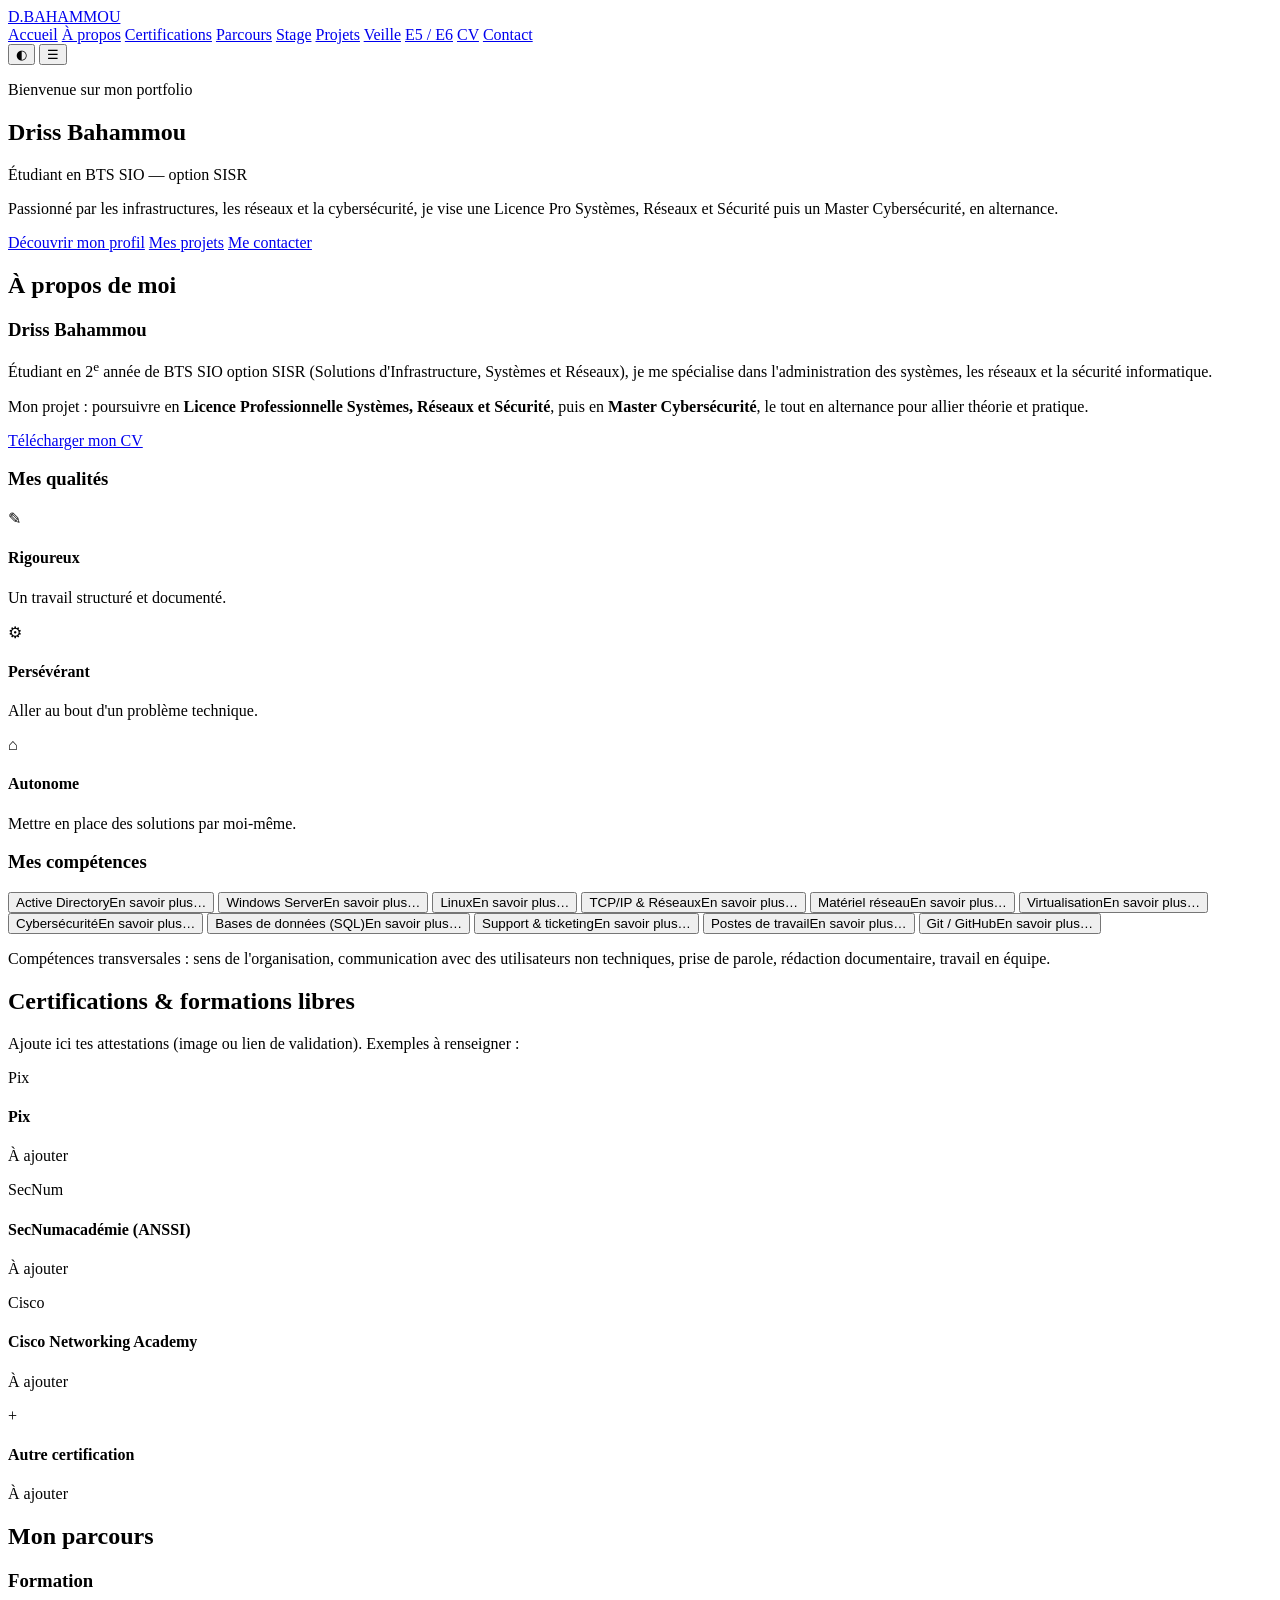
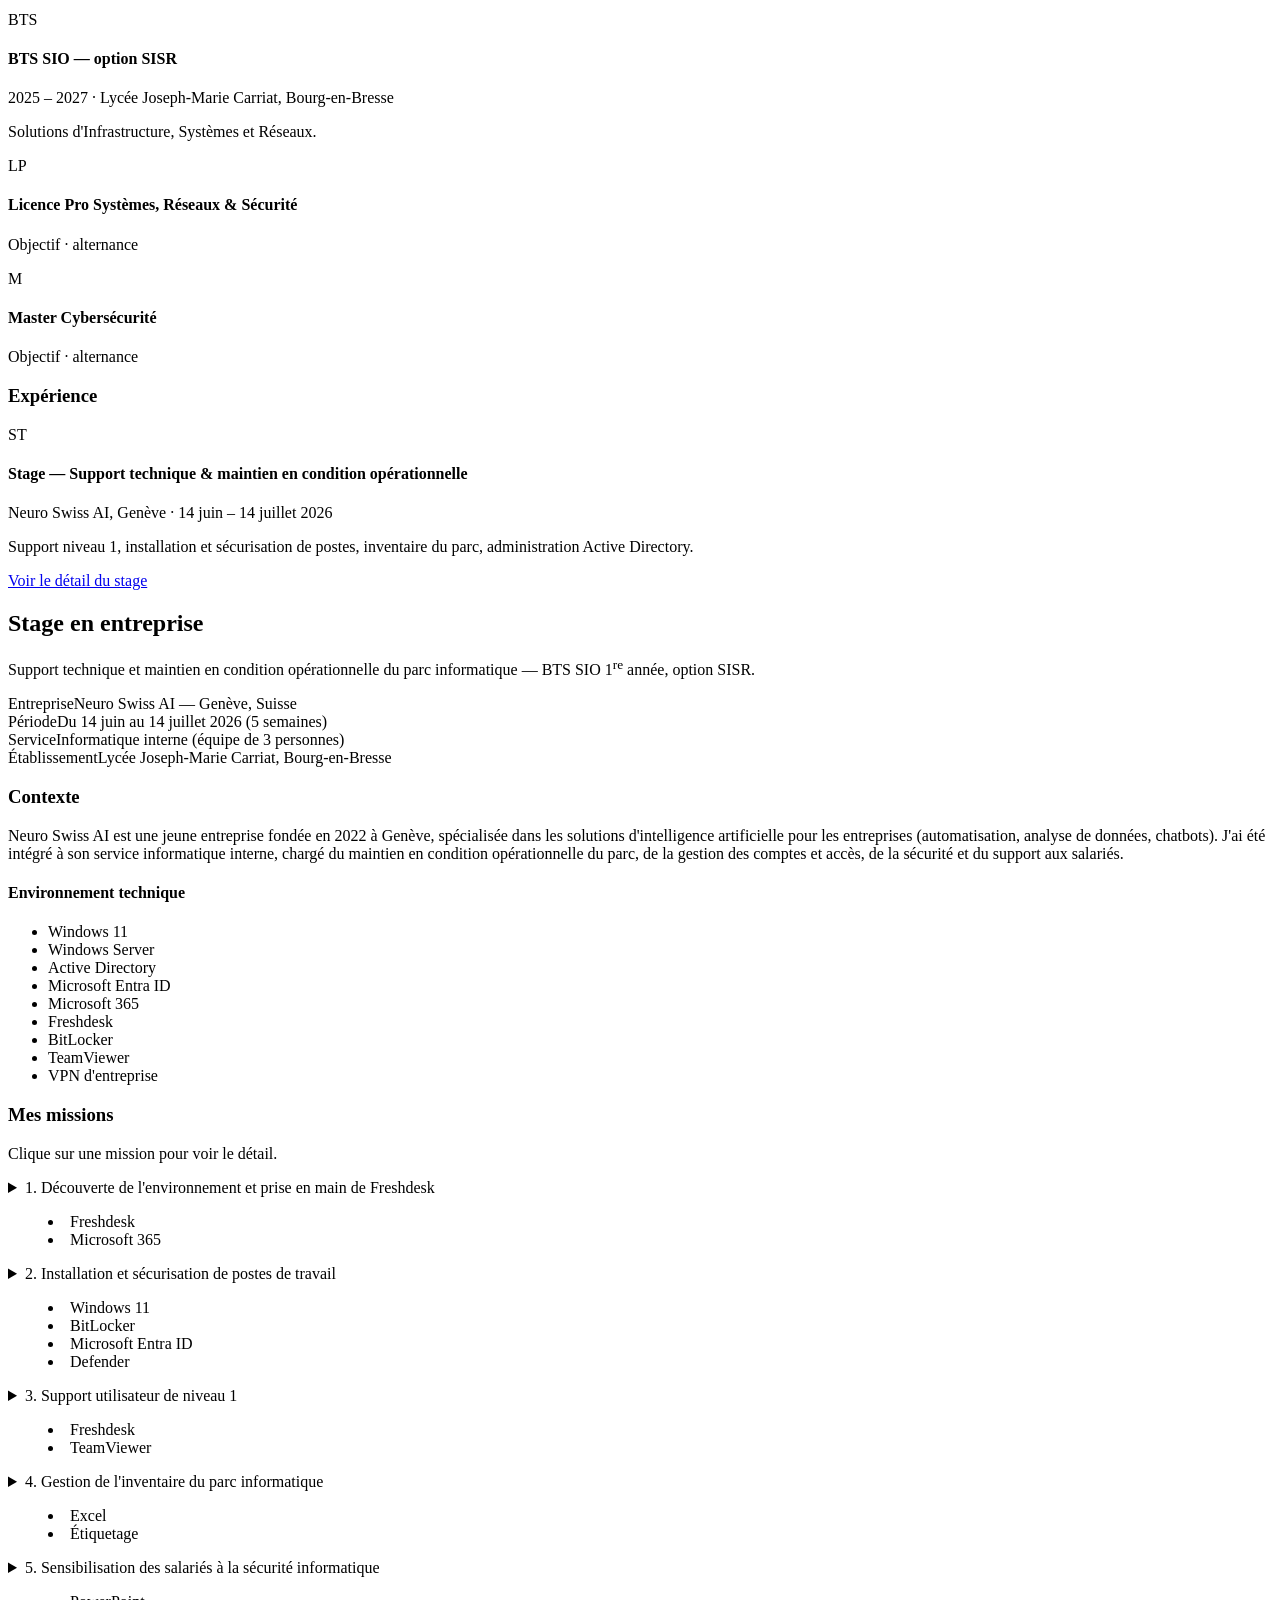
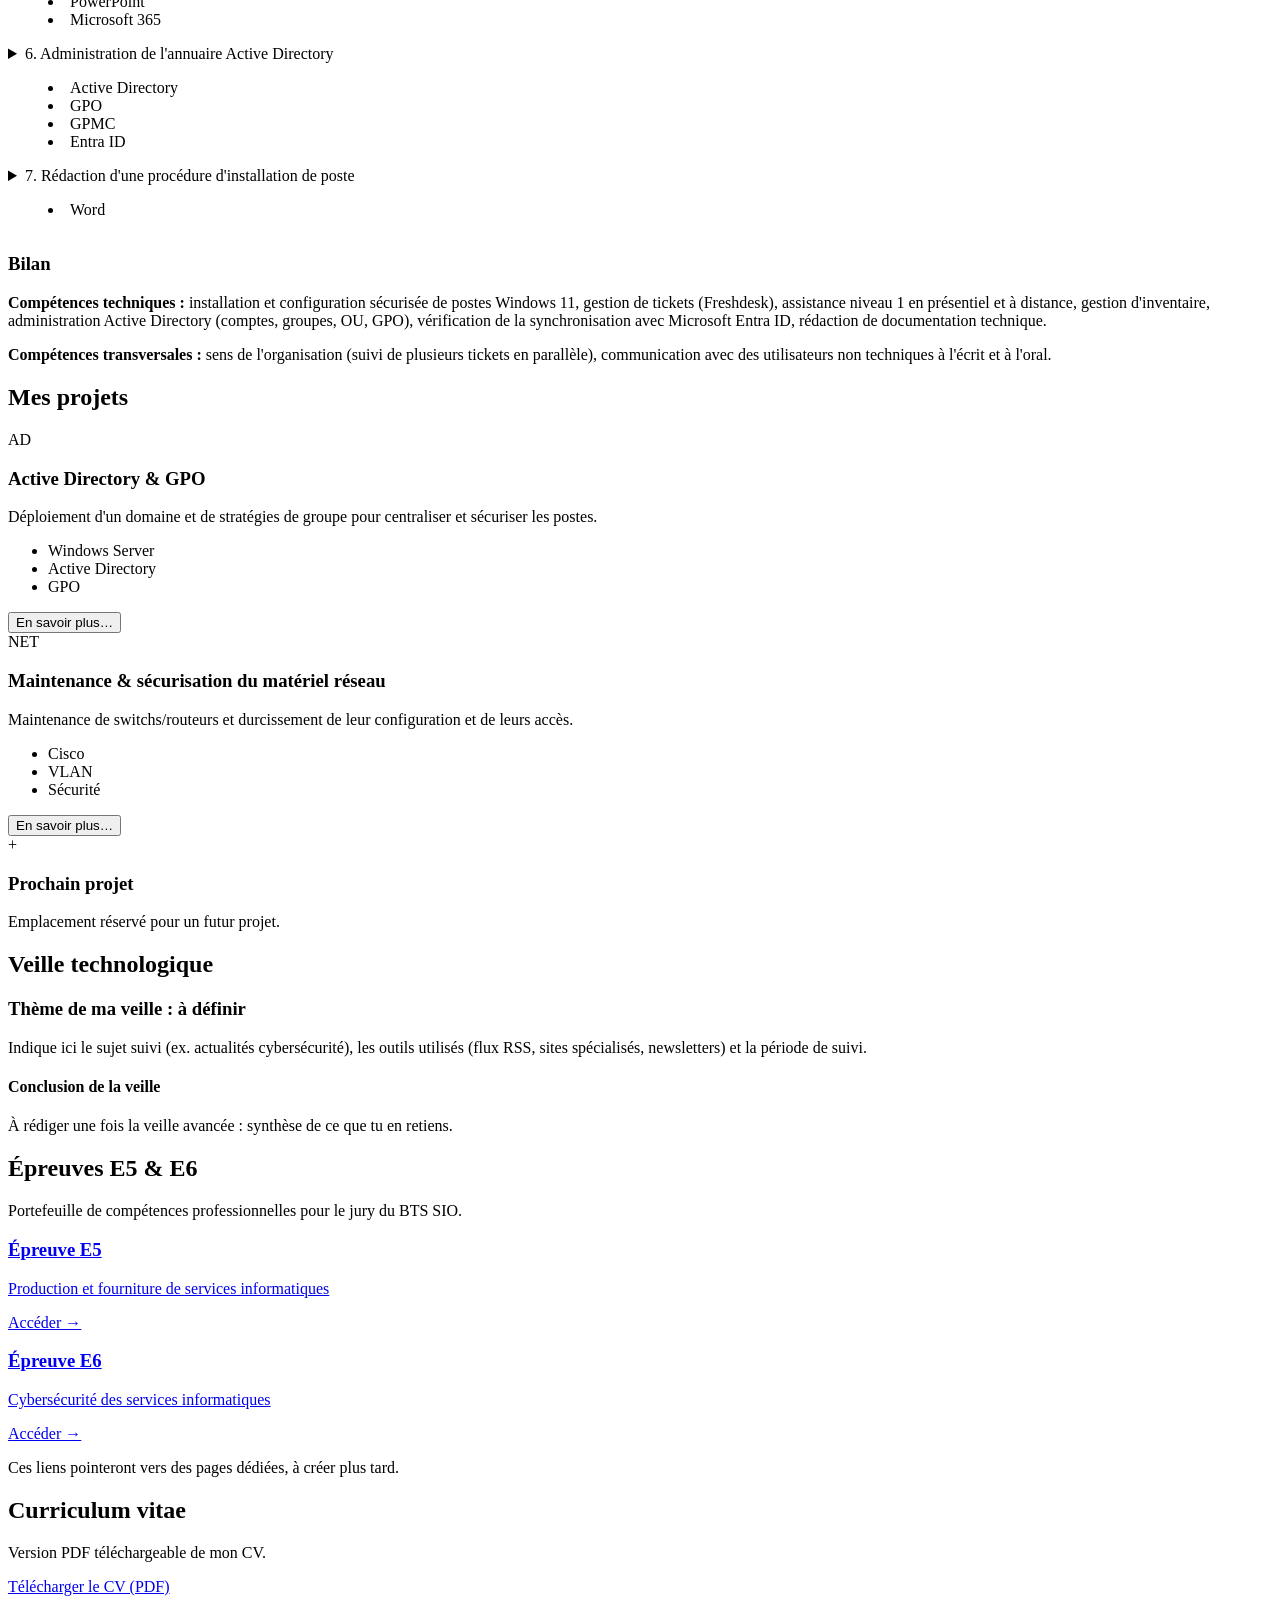
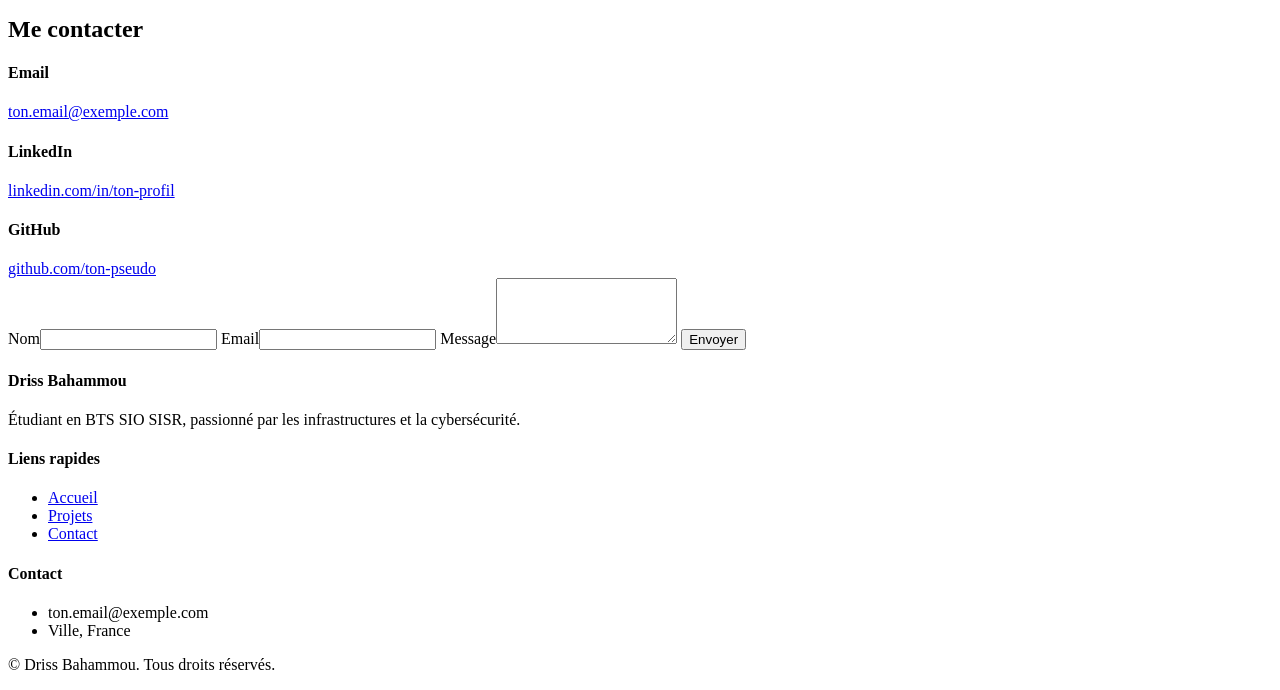
==== index.html @ a0a05a58 "Ajout du portfolio" ====
<!DOCTYPE html>
<html lang="fr" data-theme="light">
<head>
<meta charset="UTF-8">
<meta name="viewport" content="width=device-width, initial-scale=1.0">
<title>Portfolio BTS SIO SISR — Driss Bahammou</title>
<meta name="description" content="Portfolio de Driss Bahammou, étudiant en BTS SIO option SISR.">
<link rel="icon" href="data:,">
<link rel="preconnect" href="https://fonts.googleapis.com">
<link rel="preconnect" href="https://fonts.gstatic.com" crossorigin>
<link href="https://fonts.googleapis.com/css2?family=Space+Grotesk:wght@500;600;700&family=IBM+Plex+Sans:wght@400;500;600&display=swap" rel="stylesheet">
<link rel="stylesheet" href="css/style.css">
</head>
<body>

<!-- ===== Barre de navigation ===== -->
<header class="topbar" id="topbar">
  <div class="topbar-inner">
    <a href="#home" class="logo">D.BAHAMMOU</a>
    <nav class="menu" id="menu" aria-label="Navigation principale">
      <a href="#home">Accueil</a>
      <a href="#about">À propos</a>
      <a href="#certifications">Certifications</a>
      <a href="#parcours">Parcours</a>
      <a href="#stage">Stage</a>
      <a href="#projects">Projets</a>
      <a href="#veille">Veille</a>
      <a href="#epreuves">E5 / E6</a>
      <a href="#cv">CV</a>
      <a href="#contact">Contact</a>
    </nav>
    <div class="topbar-actions">
      <button class="icon-btn" id="themeToggle" aria-label="Changer de thème">◐</button>
      <button class="icon-btn burger" id="burger" aria-label="Ouvrir le menu" aria-expanded="false">☰</button>
    </div>
  </div>
</header>

<main>

<!-- ===== ACCUEIL ===== -->
<section id="home" class="hero">
  <div class="container hero-inner">
    <p class="hero-kicker">Bienvenue sur mon portfolio</p>
    <h1>Driss Bahammou</h1>
    <p class="hero-role">Étudiant en BTS SIO — option SISR</p>
    <p class="hero-pitch">
      Passionné par les infrastructures, les réseaux et la cybersécurité, je vise une Licence Pro
      Systèmes, Réseaux et Sécurité puis un Master Cybersécurité, en alternance.
    </p>
    <div class="hero-buttons">
      <a href="#about" class="btn btn-primary">Découvrir mon profil</a>
      <a href="#projects" class="btn btn-light">Mes projets</a>
      <a href="#contact" class="btn btn-outline">Me contacter</a>
    </div>
  </div>
</section>

<!-- ===== À PROPOS ===== -->
<section id="about" class="section">
  <div class="container">
    <h2 class="section-title">À propos de moi</h2>

    <div class="about-layout">
      <div class="about-text">
        <h3>Driss Bahammou</h3>
        <p>
          Étudiant en 2<sup>e</sup> année de BTS SIO option SISR (Solutions d'Infrastructure, Systèmes et Réseaux),
          je me spécialise dans l'administration des systèmes, les réseaux et la sécurité informatique.
        </p>
        <p>
          Mon projet : poursuivre en <strong>Licence Professionnelle Systèmes, Réseaux et Sécurité</strong>, puis en
          <strong>Master Cybersécurité</strong>, le tout en alternance pour allier théorie et pratique.
        </p>
        <a href="assets/docs/cv-driss-bahammou.pdf" class="btn btn-primary" download>Télécharger mon CV</a>
      </div>

      <div class="qualities">
        <h3>Mes qualités</h3>
        <!-- À personnaliser : garde celles qui te ressemblent -->
        <div class="quality"><span class="quality-icon">✎</span><div><h4>Rigoureux</h4><p>Un travail structuré et documenté.</p></div></div>
        <div class="quality"><span class="quality-icon">⚙</span><div><h4>Persévérant</h4><p>Aller au bout d'un problème technique.</p></div></div>
        <div class="quality"><span class="quality-icon">⌂</span><div><h4>Autonome</h4><p>Mettre en place des solutions par moi-même.</p></div></div>
      </div>
    </div>

    <h3 class="subtitle">Mes compétences</h3>
    <div class="cards-grid skills">
      <button class="skill-card" data-title="Active Directory & GPO" data-text="Création de comptes, attribution de groupes et d'unités d'organisation, application et dépannage de GPO (résolution d'un conflit d'héritage en stage). Voir le projet et le stage.">Active Directory<span>En savoir plus…</span></button>
      <button class="skill-card" data-title="Windows Server" data-text="Administration courante d'un annuaire Active Directory (ADUC, GPMC) et découverte de la synchronisation avec Microsoft Entra ID en stage.">Windows Server<span>En savoir plus…</span></button>
      <button class="skill-card" data-title="Linux" data-text="Utilisation et administration de distributions Linux en ligne de commande. À compléter avec tes distributions et services.">Linux<span>En savoir plus…</span></button>
      <button class="skill-card" data-title="TCP/IP & réseaux" data-text="Adressage IP, VLAN, routage et commutation, diagnostic réseau.">TCP/IP &amp; Réseaux<span>En savoir plus…</span></button>
      <button class="skill-card" data-title="Matériel réseau" data-text="Maintenance et sécurisation de switchs, routeurs et câblage. Voir le projet dédié.">Matériel réseau<span>En savoir plus…</span></button>
      <button class="skill-card" data-title="Virtualisation" data-text="Création de machines virtuelles pour les labs. À compléter (VirtualBox, VMware, Hyper-V…).">Virtualisation<span>En savoir plus…</span></button>
      <button class="skill-card" data-title="Cybersécurité" data-text="Chiffrement des postes avec BitLocker, GPO de sécurité, sensibilisation des salariés (mots de passe, hameçonnage), sécurisation du matériel réseau.">Cybersécurité<span>En savoir plus…</span></button>
      <button class="skill-card" data-title="Bases de données" data-text="Requêtes SQL et administration de base. À compléter.">Bases de données (SQL)<span>En savoir plus…</span></button>
      <button class="skill-card" data-title="Support & ticketing" data-text="Traitement de tickets Freshdesk de niveau 1, dépannage en présentiel et à distance (TeamViewer), diagnostic et communication avec les utilisateurs.">Support &amp; ticketing<span>En savoir plus…</span></button>
      <button class="skill-card" data-title="Postes de travail" data-text="Installation de Windows 11, mises à jour, chiffrement BitLocker, inventaire du parc et rédaction de procédures d'installation.">Postes de travail<span>En savoir plus…</span></button>
      <button class="skill-card" data-title="Git & GitHub" data-text="Versionnement du code et publication de ce portfolio via GitHub Pages.">Git / GitHub<span>En savoir plus…</span></button>
    </div>

    <p class="note">Compétences transversales : sens de l'organisation, communication avec des utilisateurs non techniques, prise de parole, rédaction documentaire, travail en équipe.</p>
  </div>
</section>

<!-- ===== CERTIFICATIONS ===== -->
<section id="certifications" class="section section-alt">
  <div class="container">
    <h2 class="section-title">Certifications &amp; formations libres</h2>
    <p class="section-intro">Ajoute ici tes attestations (image ou lien de validation). Exemples à renseigner :</p>
    <div class="cards-grid certs">
      <!-- Remplace chaque carte par <img src="assets/img/..."> quand tu as l'attestation -->
      <article class="cert-card is-empty"><div class="cert-visual">Pix</div><h4>Pix</h4><p>À ajouter</p></article>
      <article class="cert-card is-empty"><div class="cert-visual">SecNum</div><h4>SecNumacadémie (ANSSI)</h4><p>À ajouter</p></article>
      <article class="cert-card is-empty"><div class="cert-visual">Cisco</div><h4>Cisco Networking Academy</h4><p>À ajouter</p></article>
      <article class="cert-card is-empty"><div class="cert-visual">+</div><h4>Autre certification</h4><p>À ajouter</p></article>
    </div>
  </div>
</section>

<!-- ===== PARCOURS ===== -->
<section id="parcours" class="section">
  <div class="container">
    <h2 class="section-title">Mon parcours</h2>

    <div class="parcours-grid">
      <div>
        <h3 class="subtitle">Formation</h3>
        <article class="path-card">
          <div class="path-logo">BTS</div>
          <div>
            <h4>BTS SIO — option SISR</h4>
            <p class="path-meta">2025 – 2027 · Lycée Joseph-Marie Carriat, Bourg-en-Bresse</p>
            <p>Solutions d'Infrastructure, Systèmes et Réseaux.</p>
          </div>
        </article>
        <article class="path-card path-card--future">
          <div class="path-logo">LP</div>
          <div>
            <h4>Licence Pro Systèmes, Réseaux &amp; Sécurité</h4>
            <p class="path-meta">Objectif · alternance</p>
          </div>
        </article>
        <article class="path-card path-card--future">
          <div class="path-logo">M</div>
          <div>
            <h4>Master Cybersécurité</h4>
            <p class="path-meta">Objectif · alternance</p>
          </div>
        </article>
      </div>

      <div>
        <h3 class="subtitle">Expérience</h3>
        <article class="path-card">
          <div class="path-logo">ST</div>
          <div>
            <h4>Stage — Support technique &amp; maintien en condition opérationnelle</h4>
            <p class="path-meta">Neuro Swiss AI, Genève · 14 juin – 14 juillet 2026</p>
            <p>Support niveau 1, installation et sécurisation de postes, inventaire du parc, administration Active Directory.</p>
            <a class="link-btn" href="#stage">Voir le détail du stage</a>
          </div>
        </article>
      </div>
    </div>
  </div>
</section>

<!-- ===== STAGE ===== -->
<section id="stage" class="section section-alt">
  <div class="container">
    <h2 class="section-title">Stage en entreprise</h2>
    <p class="section-intro">Support technique et maintien en condition opérationnelle du parc informatique — BTS SIO 1<sup>re</sup> année, option SISR.</p>

    <div class="stage-overview">
      <div class="stage-fact"><span>Entreprise</span>Neuro Swiss AI — Genève, Suisse</div>
      <div class="stage-fact"><span>Période</span>Du 14 juin au 14 juillet 2026 (5 semaines)</div>
      <div class="stage-fact"><span>Service</span>Informatique interne (équipe de 3 personnes)</div>
      <div class="stage-fact"><span>Établissement</span>Lycée Joseph-Marie Carriat, Bourg-en-Bresse</div>
    </div>

    <div class="stage-context">
      <h3>Contexte</h3>
      <p>
        Neuro Swiss AI est une jeune entreprise fondée en 2022 à Genève, spécialisée dans les solutions d'intelligence
        artificielle pour les entreprises (automatisation, analyse de données, chatbots). J'ai été intégré à son service
        informatique interne, chargé du maintien en condition opérationnelle du parc, de la gestion des comptes et accès,
        de la sécurité et du support aux salariés.
      </p>
      <h4>Environnement technique</h4>
      <ul class="tags">
        <li>Windows 11</li><li>Windows Server</li><li>Active Directory</li><li>Microsoft Entra ID</li>
        <li>Microsoft 365</li><li>Freshdesk</li><li>BitLocker</li><li>TeamViewer</li><li>VPN d'entreprise</li>
      </ul>
    </div>

    <h3 class="subtitle">Mes missions</h3>
    <p class="hint-text">Clique sur une mission pour voir le détail.</p>
    <div class="missions">
      <details class="mission">
        <summary><span class="mission-title">1. Découverte de l'environnement et prise en main de Freshdesk</span><ul class="tags"><li>Freshdesk</li><li>Microsoft 365</li></ul></summary>
        <div class="mission-body">
          <h5>Objectif</h5><p>Comprendre l'organisation du support informatique interne et apprendre à suivre les demandes des salariés avec un outil de tickets.</p>
          <h5>Réalisations</h5><ul class="mission-list"><li>Prise en main de l'interface (tableau de bord, catégories, niveaux de priorité)</li><li>Observation du traitement de tickets réels avec le technicien support</li><li>Création de tickets de test pour s'entraîner à qualifier les demandes</li></ul>
          <h5>Difficulté &amp; solution</h5><p>Le vocabulaire technique anglophone de l'interface (statuts, tags) demandait un temps d'adaptation. Les tickets réels suivis avec le technicien m'ont permis de m'y habituer rapidement.</p>
          <h5>Compétences développées</h5><p>Compréhension du cycle de vie d'un ticket, de son ouverture à sa clôture.</p>
        </div>
      </details>
      <details class="mission">
        <summary><span class="mission-title">2. Installation et sécurisation de postes de travail</span><ul class="tags"><li>Windows 11</li><li>BitLocker</li><li>Microsoft Entra ID</li><li>Defender</li></ul></summary>
        <div class="mission-body">
          <h5>Objectif</h5><p>Installer et configurer un poste Windows 11 selon la procédure de sécurité de l'entreprise avant sa remise à un nouveau salarié.</p>
          <h5>Réalisations</h5><ul class="mission-list"><li>Vérification du matériel (RAM, disque) avant installation</li><li>Installation propre de Windows 11 et application des mises à jour</li><li>Création du compte et rattachement à Microsoft Entra ID</li><li>Activation du chiffrement de disque BitLocker</li><li>Installation des logiciels standards et vérification finale</li><li>Observateur sur le premier poste, acteur principal (sous supervision) sur le second</li></ul>
          <h5>Difficulté &amp; solution</h5><p>Sur le premier poste, l'activation de BitLocker a échoué car le module TPM était désactivé dans le BIOS. Après identification du blocage avec mon tuteur, j'ai modifié le paramétrage du BIOS puis relancé le chiffrement. Sur le second poste, l'opération s'est déroulée sans difficulté.</p>
          <h5>Compétences développées</h5><p>Importance du chiffrement des données et rôle du module TPM dans la sécurisation du démarrage.</p>
        </div>
      </details>
      <details class="mission">
        <summary><span class="mission-title">3. Support utilisateur de niveau 1</span><ul class="tags"><li>Freshdesk</li><li>TeamViewer</li></ul></summary>
        <div class="mission-body">
          <h5>Objectif</h5><p>Apporter une réponse rapide et adaptée aux demandes d'assistance de premier niveau.</p>
          <h5>Réalisations</h5><ul class="mission-list"><li>Résolution de problèmes de connexion à la messagerie</li><li>Dépannage de périphériques non reconnus (imprimante, casque, souris)</li><li>Réinstallation de pilotes défectueux</li><li>Accompagnement à la réinitialisation de mots de passe</li><li>Intervention en présentiel et à distance, avec compte-rendu à la clôture du ticket</li></ul>
          <h5>Difficulté &amp; solution</h5><p>Certains salariés décrivaient leur problème de façon imprécise. J'ai appris à poser les bonnes questions pour identifier rapidement la cause réelle de la panne.</p>
          <h5>Compétences développées</h5><p>Écoute, diagnostic et communication avec des utilisateurs non techniques.</p>
        </div>
      </details>
      <details class="mission">
        <summary><span class="mission-title">4. Gestion de l'inventaire du parc informatique</span><ul class="tags"><li>Excel</li><li>Étiquetage</li></ul></summary>
        <div class="mission-body">
          <h5>Objectif</h5><p>Disposer d'un inventaire fiable et à jour de l'ensemble du matériel de l'entreprise.</p>
          <h5>Réalisations</h5><ul class="mission-list"><li>Recensement physique des postes fixes, portables et périphériques</li><li>Relevé des numéros de série et des dates d'acquisition</li><li>Mise à jour du fichier de suivi (utilisateur affecté, état, garantie)</li><li>Étiquetage du matériel non identifié</li></ul>
          <h5>Difficulté &amp; solution</h5><p>Certains équipements avaient changé d'utilisateur sans que le service IT soit informé. J'ai effectué des vérifications supplémentaires auprès des salariés concernés pour corriger les données.</p>
          <h5>Compétences développées</h5><p>Rigueur dans le suivi du patrimoine informatique, anticipation du renouvellement du matériel.</p>
        </div>
      </details>
      <details class="mission">
        <summary><span class="mission-title">5. Sensibilisation des salariés à la sécurité informatique</span><ul class="tags"><li>PowerPoint</li><li>Microsoft 365</li></ul></summary>
        <div class="mission-body">
          <h5>Objectif</h5><p>Sensibiliser les salariés aux bonnes pratiques : mots de passe, hameçonnage, mises à jour.</p>
          <h5>Réalisations</h5><ul class="mission-list"><li>Préparation d'un support de présentation avec mon tuteur</li><li>Présentation orale devant un groupe de salariés, suivie de questions-réponses</li><li>Distribution d'une fiche récapitulative des bonnes pratiques</li></ul>
          <h5>Difficulté &amp; solution</h5><p>Il fallait adapter mon discours à un public non technique, sans vocabulaire trop informatique. J'ai reformulé les notions avec des exemples concrets du quotidien.</p>
          <h5>Compétences développées</h5><p>Prise de parole en public et vulgarisation de notions de cybersécurité.</p>
        </div>
      </details>
      <details class="mission">
        <summary><span class="mission-title">6. Administration de l'annuaire Active Directory</span><ul class="tags"><li>Active Directory</li><li>GPO</li><li>GPMC</li><li>Entra ID</li></ul></summary>
        <div class="mission-body">
          <h5>Objectif</h5><p>Découvrir l'administration d'un annuaire Active Directory : comptes, groupes et stratégies de groupe (GPO).</p>
          <h5>Réalisations</h5><ul class="mission-list"><li>Cartographie de l'arborescence AD (unités d'organisation par pôle)</li><li>Création d'un compte de test (OU, groupes de sécurité) sur machine virtuelle, puis sur la production sous supervision</li><li>Création des comptes définitifs des deux nouveaux salariés</li><li>Application d'une GPO de verrouillage automatique de session après 10 minutes d'inactivité sur l'OU Support</li><li>Réinitialisation de mots de passe et déverrouillage de comptes</li></ul>
          <h5>Difficulté &amp; solution</h5><p>La GPO ne produisait pas l'effet attendu : une autre GPO, appliquée à un niveau supérieur de l'arborescence, était prioritaire et bloquait le paramètre. Avec l'administrateur systèmes, j'ai analysé l'ordre d'application et l'héritage des stratégies pour identifier puis corriger le conflit.</p>
          <h5>Compétences développées</h5><p>Gestion centralisée des identités et des droits, logique des GPO (priorité, héritage, blocage d'héritage).</p>
        </div>
      </details>
      <details class="mission">
        <summary><span class="mission-title">7. Rédaction d'une procédure d'installation de poste</span><ul class="tags"><li>Word</li></ul></summary>
        <div class="mission-body">
          <h5>Objectif</h5><p>Produire un document de référence décrivant pas à pas l'installation et la sécurisation d'un poste, pour les futurs stagiaires.</p>
          <h5>Réalisations</h5><ul class="mission-list"><li>Structuration de mes notes en étapes numérotées</li><li>Ajout de copies d'écran commentées (BitLocker, rattachement à l'annuaire)</li><li>Relecture avec mon tuteur et intégration de ses corrections</li></ul>
          <h5>Difficulté &amp; solution</h5><p>Il fallait trouver le bon niveau de détail : assez précis pour un stagiaire débutant, sans être trop long.</p>
          <h5>Compétences développées</h5><p>Rédaction de documentation technique claire, transmission des connaissances.</p>
        </div>
      </details>
    </div>

    <div class="stage-bilan">
      <h3>Bilan</h3>
      <p><strong>Compétences techniques :</strong> installation et configuration sécurisée de postes Windows 11, gestion de tickets (Freshdesk), assistance niveau 1 en présentiel et à distance, gestion d'inventaire, administration Active Directory (comptes, groupes, OU, GPO), vérification de la synchronisation avec Microsoft Entra ID, rédaction de documentation technique.</p>
      <p><strong>Compétences transversales :</strong> sens de l'organisation (suivi de plusieurs tickets en parallèle), communication avec des utilisateurs non techniques à l'écrit et à l'oral.</p>
    </div>
  </div>
</section>

<!-- ===== PROJETS ===== -->
<section id="projects" class="section">
  <div class="container">
    <h2 class="section-title">Mes projets</h2>

    <div class="cards-grid projects">
      <article class="project-card">
        <div class="project-visual">AD</div>
        <div class="project-body">
          <h3>Active Directory &amp; GPO</h3>
          <p>Déploiement d'un domaine et de stratégies de groupe pour centraliser et sécuriser les postes.</p>
          <ul class="tags"><li>Windows Server</li><li>Active Directory</li><li>GPO</li></ul>
          <button class="link-btn" data-open="dlg-ad">En savoir plus…</button>
        </div>
      </article>

      <article class="project-card">
        <div class="project-visual">NET</div>
        <div class="project-body">
          <h3>Maintenance &amp; sécurisation du matériel réseau</h3>
          <p>Maintenance de switchs/routeurs et durcissement de leur configuration et de leurs accès.</p>
          <ul class="tags"><li>Cisco</li><li>VLAN</li><li>Sécurité</li></ul>
          <button class="link-btn" data-open="dlg-net">En savoir plus…</button>
        </div>
      </article>

      <article class="project-card project-card--empty">
        <div class="project-visual">+</div>
        <div class="project-body">
          <h3>Prochain projet</h3>
          <p>Emplacement réservé pour un futur projet.</p>
        </div>
      </article>
    </div>
  </div>
</section>

<!-- ===== VEILLE ===== -->
<section id="veille" class="section section-alt">
  <div class="container">
    <h2 class="section-title">Veille technologique</h2>
    <article class="veille-card">
      <h3>Thème de ma veille : à définir</h3>
      <p>Indique ici le sujet suivi (ex. actualités cybersécurité), les outils utilisés (flux RSS, sites spécialisés, newsletters) et la période de suivi.</p>
      <h4>Conclusion de la veille</h4>
      <p>À rédiger une fois la veille avancée : synthèse de ce que tu en retiens.</p>
    </article>
  </div>
</section>

<!-- ===== E5 / E6 ===== -->
<section id="epreuves" class="section">
  <div class="container">
    <h2 class="section-title">Épreuves E5 &amp; E6</h2>
    <p class="section-intro">Portefeuille de compétences professionnelles pour le jury du BTS SIO.</p>
    <div class="cards-grid two">
      <a class="exam-card" href="#"><h3>Épreuve E5</h3><p>Production et fourniture de services informatiques</p><span>Accéder →</span></a>
      <a class="exam-card" href="#"><h3>Épreuve E6</h3><p>Cybersécurité des services informatiques</p><span>Accéder →</span></a>
    </div>
    <p class="note">Ces liens pointeront vers des pages dédiées, à créer plus tard.</p>
  </div>
</section>

<!-- ===== CV ===== -->
<section id="cv" class="section section-alt">
  <div class="container cv-block">
    <div>
      <h2 class="section-title">Curriculum vitae</h2>
      <p>Version PDF téléchargeable de mon CV.</p>
    </div>
    <a href="assets/docs/cv-driss-bahammou.pdf" class="btn btn-primary" download>Télécharger le CV (PDF)</a>
  </div>
</section>

<!-- ===== CONTACT ===== -->
<section id="contact" class="section">
  <div class="container">
    <h2 class="section-title">Me contacter</h2>
    <div class="contact-layout">
      <div class="contact-cards">
        <div class="contact-card"><h4>Email</h4><a href="mailto:ton.email@exemple.com">ton.email@exemple.com</a></div>
        <div class="contact-card"><h4>LinkedIn</h4><a href="https://www.linkedin.com/in/ton-profil" target="_blank" rel="noopener">linkedin.com/in/ton-profil</a></div>
        <div class="contact-card"><h4>GitHub</h4><a href="https://github.com/ton-pseudo" target="_blank" rel="noopener">github.com/ton-pseudo</a></div>
      </div>
      <form class="contact-form" action="https://formsubmit.co/ton.email@exemple.com" method="POST">
        <label>Nom<input type="text" name="nom" required></label>
        <label>Email<input type="email" name="email" required></label>
        <label>Message<textarea name="message" rows="4" required></textarea></label>
        <button type="submit" class="btn btn-primary">Envoyer</button>
      </form>
    </div>
  </div>
</section>

</main>

<!-- ===== FOOTER ===== -->
<footer class="footer">
  <div class="container footer-grid">
    <div>
      <h4>Driss Bahammou</h4>
      <p>Étudiant en BTS SIO SISR, passionné par les infrastructures et la cybersécurité.</p>
    </div>
    <div>
      <h4>Liens rapides</h4>
      <ul><li><a href="#home">Accueil</a></li><li><a href="#projects">Projets</a></li><li><a href="#contact">Contact</a></li></ul>
    </div>
    <div>
      <h4>Contact</h4>
      <ul><li>ton.email@exemple.com</li><li>Ville, France</li></ul>
    </div>
  </div>
  <p class="copyright">© <span id="year"></span> Driss Bahammou. Tous droits réservés.</p>
</footer>

<!-- ===== Fenêtres de détail ===== -->
<dialog id="dlg-skill" class="dlg"><div class="dlg-box"><button class="dlg-close" data-close>✕</button><h3 id="dlgSkillTitle"></h3><p id="dlgSkillText"></p></div></dialog>

<dialog id="dlg-ad" class="dlg"><div class="dlg-box">
  <button class="dlg-close" data-close>✕</button>
  <h3>Active Directory &amp; stratégies de groupe (GPO)</h3>
  <dl>
    <dt>Contexte</dt><dd>Mise en place d'un domaine Active Directory pour une infrastructure d'entreprise simulée.</dd>
    <dt>Objectifs</dt><dd>Structurer l'annuaire (OU, comptes, groupes) et déployer des GPO pour homogénéiser et sécuriser les postes.</dd>
    <dt>Technologies</dt><dd>Windows Server, Active Directory, GPO, DNS/DHCP.</dd>
    <dt>Difficultés &amp; solutions</dt><dd>À détailler (blocages sur l'application des GPO, gpresult, gpupdate…).</dd>
    <dt>Compétences développées</dt><dd>Administration d'annuaire, application de politiques de sécurité.</dd>
  </dl>
</div></dialog>

<dialog id="dlg-net" class="dlg"><div class="dlg-box">
  <button class="dlg-close" data-close>✕</button>
  <h3>Maintenance &amp; sécurisation du matériel réseau</h3>
  <dl>
    <dt>Contexte</dt><dd>Intervention sur le parc réseau (switchs, routeurs, câblage) en atelier de professionnalisation.</dd>
    <dt>Objectifs</dt><dd>Assurer le bon fonctionnement du matériel et limiter les risques liés aux accès et à la configuration.</dd>
    <dt>Technologies</dt><dd>Switch/routeur, VLAN, câblage, sécurisation des accès.</dd>
    <dt>Difficultés &amp; solutions</dt><dd>À détailler (incidents rencontrés, démarche de diagnostic).</dd>
    <dt>Compétences développées</dt><dd>Diagnostic réseau, maintenance préventive, sécurité physique des équipements.</dd>
  </dl>
</div></dialog>

<script src="js/script.js"></script>
</body>
</html>
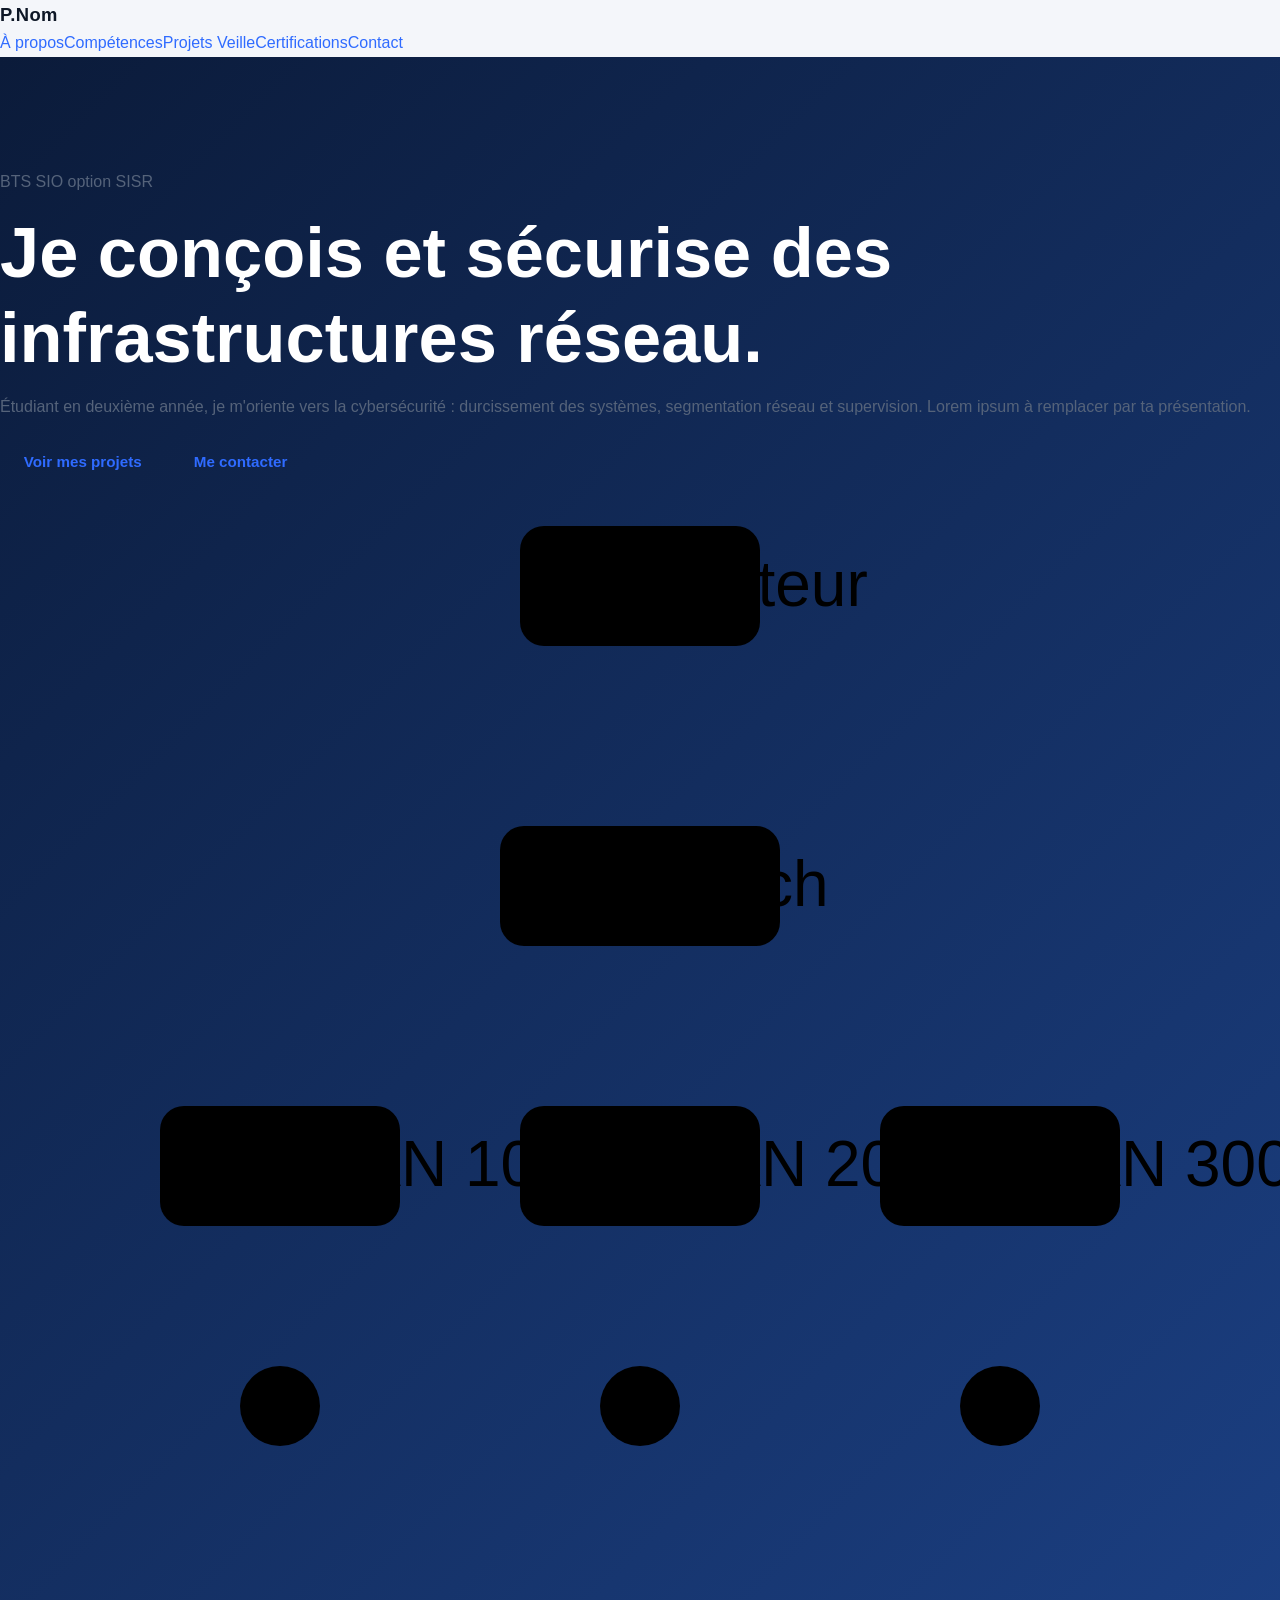
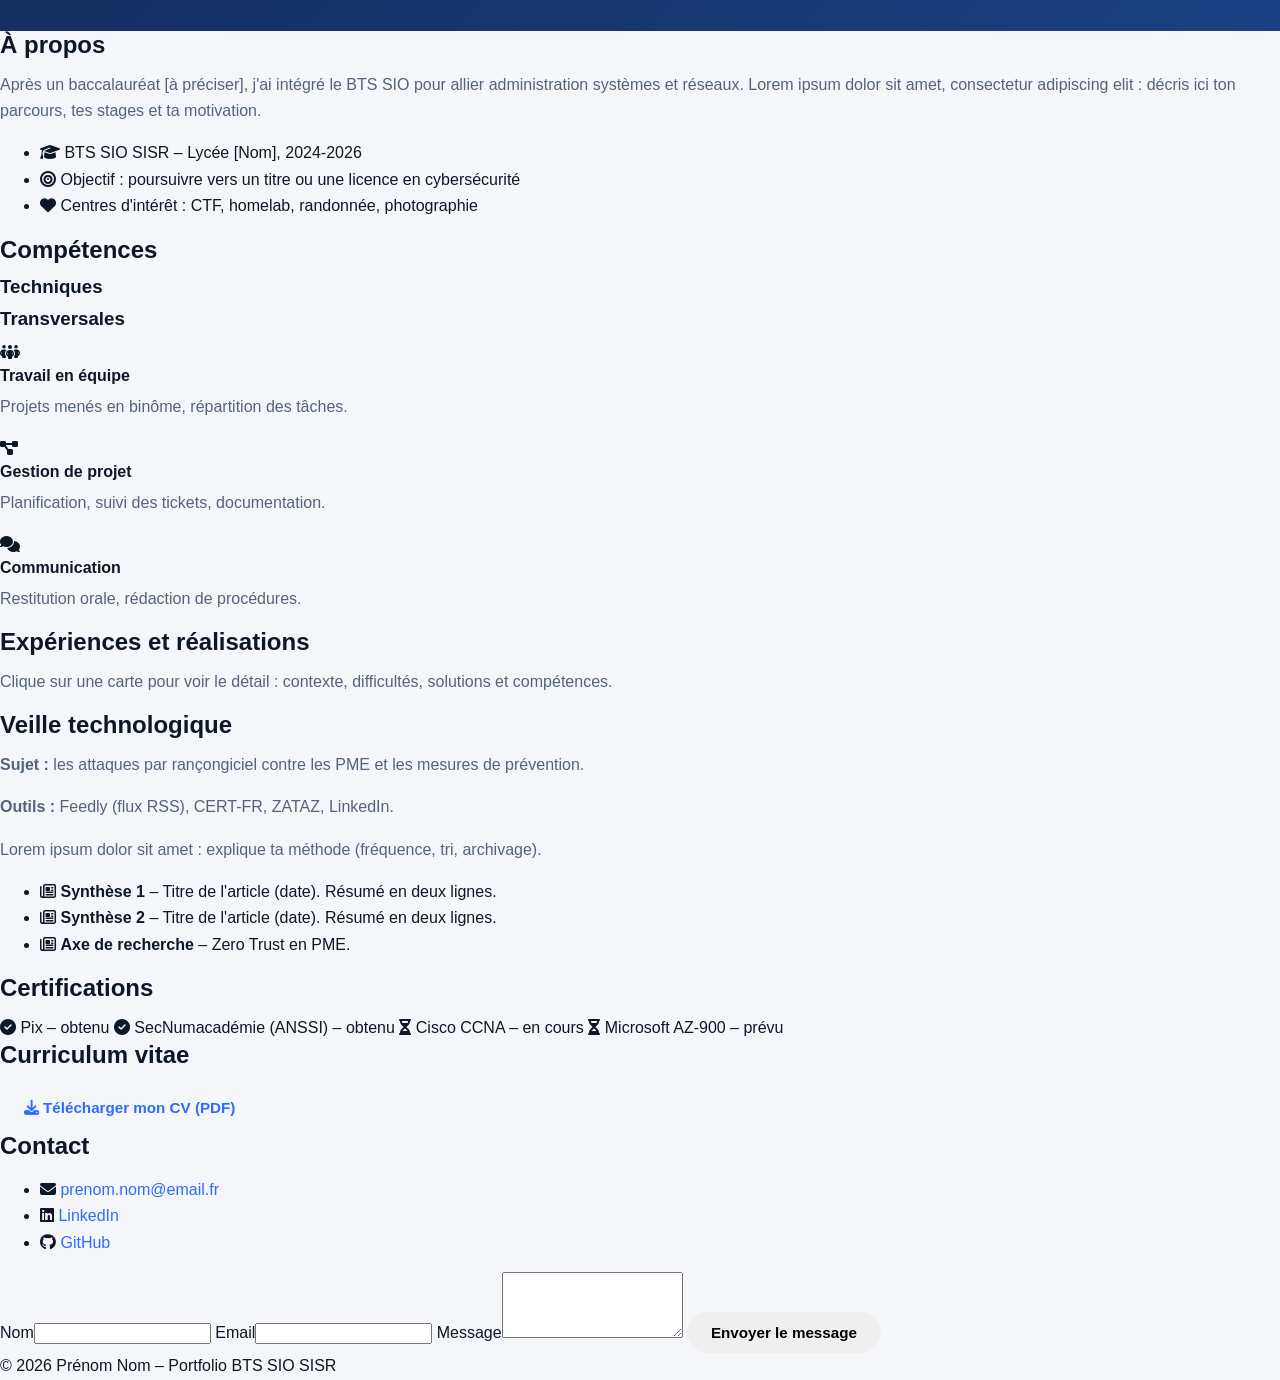
==== commit 138e5145: "Update print statement to display 'Goodbye World'" ====
--- a/index.html
+++ b/index.html
@@ -1,417 +1,146 @@
 <!DOCTYPE html>
-<html lang="fr" data-theme="light">
+<html lang="fr">
 <head>
 <meta charset="UTF-8">
-<meta name="viewport" content="width=device-width, initial-scale=1.0">
-<title>Portfolio BTS SIO SISR — Driss Bahammou</title>
-<meta name="description" content="Portfolio de Driss Bahammou, étudiant en BTS SIO option SISR.">
-<link rel="icon" href="data:,">
+<meta name="viewport" content="width=device-width, initial-scale=1">
+<title>Prénom Nom – Portfolio BTS SIO SISR</title>
+<meta name="description" content="Portfolio d'un étudiant en BTS SIO option SISR, orienté cybersécurité.">
 <link rel="preconnect" href="https://fonts.googleapis.com">
 <link rel="preconnect" href="https://fonts.gstatic.com" crossorigin>
-<link href="https://fonts.googleapis.com/css2?family=Space+Grotesk:wght@500;600;700&family=IBM+Plex+Sans:wght@400;500;600&display=swap" rel="stylesheet">
-<link rel="stylesheet" href="css/style.css">
+<link href="https://fonts.googleapis.com/css2?family=Bricolage+Grotesque:wght@500;700&family=Source+Sans+3:wght@400;600&display=swap" rel="stylesheet">
+<link rel="stylesheet" href="https://cdnjs.cloudflare.com/ajax/libs/font-awesome/6.5.1/css/all.min.css">
+<link rel="stylesheet" href="style.css">
 </head>
 <body>
 
-<!-- ===== Barre de navigation ===== -->
-<header class="topbar" id="topbar">
-  <div class="topbar-inner">
-    <a href="#home" class="logo">D.BAHAMMOU</a>
-    <nav class="menu" id="menu" aria-label="Navigation principale">
-      <a href="#home">Accueil</a>
-      <a href="#about">À propos</a>
-      <a href="#certifications">Certifications</a>
-      <a href="#parcours">Parcours</a>
-      <a href="#stage">Stage</a>
-      <a href="#projects">Projets</a>
-      <a href="#veille">Veille</a>
-      <a href="#epreuves">E5 / E6</a>
-      <a href="#cv">CV</a>
-      <a href="#contact">Contact</a>
-    </nav>
-    <div class="topbar-actions">
-      <button class="icon-btn" id="themeToggle" aria-label="Changer de thème">◐</button>
-      <button class="icon-btn burger" id="burger" aria-label="Ouvrir le menu" aria-expanded="false">☰</button>
-    </div>
-  </div>
+<!-- NAVIGATION : modifie les liens/ids ici si tu ajoutes une rubrique -->
+<header class="nav">
+  <a class="logo" href="#accueil">P.Nom</a>
+  <button class="burger" aria-label="Ouvrir le menu" aria-expanded="false"><i class="fa-solid fa-bars"></i></button>
+  <nav id="menu">
+    <a href="#apropos">À propos</a><a href="#competences">Compétences</a><a href="#projets">Projets</a>
+    <a href="#veille">Veille</a><a href="#certifications">Certifications</a><a href="#contact">Contact</a>
+  </nav>
 </header>
 
 <main>
+<!-- 1. ACCUEIL -->
+<section id="accueil" class="hero">
+  <div class="hero-text">
+    <p class="kicker">BTS SIO option SISR</p>
+    <h1>Je conçois et sécurise des infrastructures réseau.</h1>
+    <p>Étudiant en deuxième année, je m'oriente vers la cybersécurité : durcissement des systèmes, segmentation réseau et supervision. Lorem ipsum à remplacer par ta présentation.</p>
+    <div class="actions">
+      <a class="btn" href="#projets">Voir mes projets</a>
+      <a class="btn ghost" href="#contact">Me contacter</a>
+    </div>
+  </div>
+  <!-- Schéma réseau décoratif (SVG) : élément visuel signature -->
+  <svg class="topo" viewBox="0 0 320 260" role="img" aria-label="Schéma d'un réseau : routeur, commutateur et postes">
+    <g class="links"><path d="M160 40V100M160 100L70 170M160 100L160 170M160 100L250 170M70 170V220M160 170V220M250 170V220"/></g>
+    <g class="nodes">
+      <rect x="130" y="10" width="60" height="30" rx="6"/><text x="160" y="30">Routeur</text>
+      <rect x="125" y="85" width="70" height="30" rx="6"/><text x="160" y="105">Switch</text>
+      <rect x="40" y="155" width="60" height="30" rx="6"/><text x="70" y="175">VLAN 100</text>
+      <rect x="130" y="155" width="60" height="30" rx="6"/><text x="160" y="175">VLAN 200</text>
+      <rect x="220" y="155" width="60" height="30" rx="6"/><text x="250" y="175">VLAN 300</text>
+      <circle cx="70" cy="230" r="10"/><circle cx="160" cy="230" r="10"/><circle cx="250" cy="230" r="10"/>
+    </g>
+  </svg>
+</section>
 
-<!-- ===== ACCUEIL ===== -->
-<section id="home" class="hero">
-  <div class="container hero-inner">
-    <p class="hero-kicker">Bienvenue sur mon portfolio</p>
-    <h1>Driss Bahammou</h1>
-    <p class="hero-role">Étudiant en BTS SIO — option SISR</p>
-    <p class="hero-pitch">
-      Passionné par les infrastructures, les réseaux et la cybersécurité, je vise une Licence Pro
-      Systèmes, Réseaux et Sécurité puis un Master Cybersécurité, en alternance.
-    </p>
-    <div class="hero-buttons">
-      <a href="#about" class="btn btn-primary">Découvrir mon profil</a>
-      <a href="#projects" class="btn btn-light">Mes projets</a>
-      <a href="#contact" class="btn btn-outline">Me contacter</a>
-    </div>
+<!-- 2. À PROPOS -->
+<section id="apropos">
+  <h2>À propos</h2>
+  <div class="two">
+    <p>Après un baccalauréat [à préciser], j'ai intégré le BTS SIO pour allier administration systèmes et réseaux. Lorem ipsum dolor sit amet, consectetur adipiscing elit : décris ici ton parcours, tes stages et ta motivation.</p>
+    <ul class="plain">
+      <li><i class="fa-solid fa-graduation-cap"></i> BTS SIO SISR – Lycée [Nom], 2024-2026</li>
+      <li><i class="fa-solid fa-bullseye"></i> Objectif : poursuivre vers un titre ou une licence en cybersécurité</li>
+      <li><i class="fa-solid fa-heart"></i> Centres d'intérêt : CTF, homelab, randonnée, photographie</li>
+    </ul>
   </div>
 </section>
 
-<!-- ===== À PROPOS ===== -->
-<section id="about" class="section">
-  <div class="container">
-    <h2 class="section-title">À propos de moi</h2>
-
-    <div class="about-layout">
-      <div class="about-text">
-        <h3>Driss Bahammou</h3>
-        <p>
-          Étudiant en 2<sup>e</sup> année de BTS SIO option SISR (Solutions d'Infrastructure, Systèmes et Réseaux),
-          je me spécialise dans l'administration des systèmes, les réseaux et la sécurité informatique.
-        </p>
-        <p>
-          Mon projet : poursuivre en <strong>Licence Professionnelle Systèmes, Réseaux et Sécurité</strong>, puis en
-          <strong>Master Cybersécurité</strong>, le tout en alternance pour allier théorie et pratique.
-        </p>
-        <a href="assets/docs/cv-driss-bahammou.pdf" class="btn btn-primary" download>Télécharger mon CV</a>
-      </div>
-
-      <div class="qualities">
-        <h3>Mes qualités</h3>
-        <!-- À personnaliser : garde celles qui te ressemblent -->
-        <div class="quality"><span class="quality-icon">✎</span><div><h4>Rigoureux</h4><p>Un travail structuré et documenté.</p></div></div>
-        <div class="quality"><span class="quality-icon">⚙</span><div><h4>Persévérant</h4><p>Aller au bout d'un problème technique.</p></div></div>
-        <div class="quality"><span class="quality-icon">⌂</span><div><h4>Autonome</h4><p>Mettre en place des solutions par moi-même.</p></div></div>
-      </div>
-    </div>
-
-    <h3 class="subtitle">Mes compétences</h3>
-    <div class="cards-grid skills">
-      <button class="skill-card" data-title="Active Directory & GPO" data-text="Création de comptes, attribution de groupes et d'unités d'organisation, application et dépannage de GPO (résolution d'un conflit d'héritage en stage). Voir le projet et le stage.">Active Directory<span>En savoir plus…</span></button>
-      <button class="skill-card" data-title="Windows Server" data-text="Administration courante d'un annuaire Active Directory (ADUC, GPMC) et découverte de la synchronisation avec Microsoft Entra ID en stage.">Windows Server<span>En savoir plus…</span></button>
-      <button class="skill-card" data-title="Linux" data-text="Utilisation et administration de distributions Linux en ligne de commande. À compléter avec tes distributions et services.">Linux<span>En savoir plus…</span></button>
-      <button class="skill-card" data-title="TCP/IP & réseaux" data-text="Adressage IP, VLAN, routage et commutation, diagnostic réseau.">TCP/IP &amp; Réseaux<span>En savoir plus…</span></button>
-      <button class="skill-card" data-title="Matériel réseau" data-text="Maintenance et sécurisation de switchs, routeurs et câblage. Voir le projet dédié.">Matériel réseau<span>En savoir plus…</span></button>
-      <button class="skill-card" data-title="Virtualisation" data-text="Création de machines virtuelles pour les labs. À compléter (VirtualBox, VMware, Hyper-V…).">Virtualisation<span>En savoir plus…</span></button>
-      <button class="skill-card" data-title="Cybersécurité" data-text="Chiffrement des postes avec BitLocker, GPO de sécurité, sensibilisation des salariés (mots de passe, hameçonnage), sécurisation du matériel réseau.">Cybersécurité<span>En savoir plus…</span></button>
-      <button class="skill-card" data-title="Bases de données" data-text="Requêtes SQL et administration de base. À compléter.">Bases de données (SQL)<span>En savoir plus…</span></button>
-      <button class="skill-card" data-title="Support & ticketing" data-text="Traitement de tickets Freshdesk de niveau 1, dépannage en présentiel et à distance (TeamViewer), diagnostic et communication avec les utilisateurs.">Support &amp; ticketing<span>En savoir plus…</span></button>
-      <button class="skill-card" data-title="Postes de travail" data-text="Installation de Windows 11, mises à jour, chiffrement BitLocker, inventaire du parc et rédaction de procédures d'installation.">Postes de travail<span>En savoir plus…</span></button>
-      <button class="skill-card" data-title="Git & GitHub" data-text="Versionnement du code et publication de ce portfolio via GitHub Pages.">Git / GitHub<span>En savoir plus…</span></button>
-    </div>
-
-    <p class="note">Compétences transversales : sens de l'organisation, communication avec des utilisateurs non techniques, prise de parole, rédaction documentaire, travail en équipe.</p>
+<!-- 3. COMPÉTENCES -->
+<section id="competences">
+  <h2>Compétences</h2>
+  <h3>Techniques</h3>
+  <div class="grid" id="tech"></div>
+  <h3>Transversales</h3>
+  <div class="grid">
+    <div class="card"><i class="fa-solid fa-people-group"></i><h4>Travail en équipe</h4><p>Projets menés en binôme, répartition des tâches.</p></div>
+    <div class="card"><i class="fa-solid fa-diagram-project"></i><h4>Gestion de projet</h4><p>Planification, suivi des tickets, documentation.</p></div>
+    <div class="card"><i class="fa-solid fa-comments"></i><h4>Communication</h4><p>Restitution orale, rédaction de procédures.</p></div>
   </div>
 </section>
 
-<!-- ===== CERTIFICATIONS ===== -->
-<section id="certifications" class="section section-alt">
-  <div class="container">
-    <h2 class="section-title">Certifications &amp; formations libres</h2>
-    <p class="section-intro">Ajoute ici tes attestations (image ou lien de validation). Exemples à renseigner :</p>
-    <div class="cards-grid certs">
-      <!-- Remplace chaque carte par <img src="assets/img/..."> quand tu as l'attestation -->
-      <article class="cert-card is-empty"><div class="cert-visual">Pix</div><h4>Pix</h4><p>À ajouter</p></article>
-      <article class="cert-card is-empty"><div class="cert-visual">SecNum</div><h4>SecNumacadémie (ANSSI)</h4><p>À ajouter</p></article>
-      <article class="cert-card is-empty"><div class="cert-visual">Cisco</div><h4>Cisco Networking Academy</h4><p>À ajouter</p></article>
-      <article class="cert-card is-empty"><div class="cert-visual">+</div><h4>Autre certification</h4><p>À ajouter</p></article>
+<!-- 4. PROJETS : le contenu est dans script.js (tableau PROJECTS) -->
+<section id="projets">
+  <h2>Expériences et réalisations</h2>
+  <p class="lead">Clique sur une carte pour voir le détail : contexte, difficultés, solutions et compétences.</p>
+  <div class="grid" id="projects"></div>
+</section>
+
+<!-- 5. VEILLE -->
+<section id="veille">
+  <h2>Veille technologique</h2>
+  <div class="two">
+    <div>
+      <p><strong>Sujet :</strong> les attaques par rançongiciel contre les PME et les mesures de prévention.</p>
+      <p><strong>Outils :</strong> Feedly (flux RSS), CERT-FR, ZATAZ, LinkedIn.</p>
+      <p>Lorem ipsum dolor sit amet : explique ta méthode (fréquence, tri, archivage).</p>
     </div>
+    <ul class="plain">
+      <li><i class="fa-regular fa-newspaper"></i> <strong>Synthèse 1</strong> – Titre de l'article (date). Résumé en deux lignes.</li>
+      <li><i class="fa-regular fa-newspaper"></i> <strong>Synthèse 2</strong> – Titre de l'article (date). Résumé en deux lignes.</li>
+      <li><i class="fa-regular fa-newspaper"></i> <strong>Axe de recherche</strong> – Zero Trust en PME.</li>
+    </ul>
   </div>
 </section>
 
-<!-- ===== PARCOURS ===== -->
-<section id="parcours" class="section">
-  <div class="container">
-    <h2 class="section-title">Mon parcours</h2>
-
-    <div class="parcours-grid">
-      <div>
-        <h3 class="subtitle">Formation</h3>
-        <article class="path-card">
-          <div class="path-logo">BTS</div>
-          <div>
-            <h4>BTS SIO — option SISR</h4>
-            <p class="path-meta">2025 – 2027 · Lycée Joseph-Marie Carriat, Bourg-en-Bresse</p>
-            <p>Solutions d'Infrastructure, Systèmes et Réseaux.</p>
-          </div>
-        </article>
-        <article class="path-card path-card--future">
-          <div class="path-logo">LP</div>
-          <div>
-            <h4>Licence Pro Systèmes, Réseaux &amp; Sécurité</h4>
-            <p class="path-meta">Objectif · alternance</p>
-          </div>
-        </article>
-        <article class="path-card path-card--future">
-          <div class="path-logo">M</div>
-          <div>
-            <h4>Master Cybersécurité</h4>
-            <p class="path-meta">Objectif · alternance</p>
-          </div>
-        </article>
-      </div>
-
-      <div>
-        <h3 class="subtitle">Expérience</h3>
-        <article class="path-card">
-          <div class="path-logo">ST</div>
-          <div>
-            <h4>Stage — Support technique &amp; maintien en condition opérationnelle</h4>
-            <p class="path-meta">Neuro Swiss AI, Genève · 14 juin – 14 juillet 2026</p>
-            <p>Support niveau 1, installation et sécurisation de postes, inventaire du parc, administration Active Directory.</p>
-            <a class="link-btn" href="#stage">Voir le détail du stage</a>
-          </div>
-        </article>
-      </div>
-    </div>
+<!-- 6. CERTIFICATIONS -->
+<section id="certifications">
+  <h2>Certifications</h2>
+  <div class="badges">
+    <span class="badge done"><i class="fa-solid fa-circle-check"></i> Pix – obtenu</span>
+    <span class="badge done"><i class="fa-solid fa-circle-check"></i> SecNumacadémie (ANSSI) – obtenu</span>
+    <span class="badge"><i class="fa-solid fa-hourglass-half"></i> Cisco CCNA – en cours</span>
+    <span class="badge"><i class="fa-solid fa-hourglass-half"></i> Microsoft AZ-900 – prévu</span>
   </div>
 </section>
 
-<!-- ===== STAGE ===== -->
-<section id="stage" class="section section-alt">
-  <div class="container">
-    <h2 class="section-title">Stage en entreprise</h2>
-    <p class="section-intro">Support technique et maintien en condition opérationnelle du parc informatique — BTS SIO 1<sup>re</sup> année, option SISR.</p>
+<!-- 7. CV : place ton fichier dans /assets/cv.pdf -->
+<section id="cv" class="band">
+  <h2>Curriculum vitae</h2>
+  <a class="btn" href="assets/cv.pdf" download><i class="fa-solid fa-download"></i> Télécharger mon CV (PDF)</a>
+</section>
 
-    <div class="stage-overview">
-      <div class="stage-fact"><span>Entreprise</span>Neuro Swiss AI — Genève, Suisse</div>
-      <div class="stage-fact"><span>Période</span>Du 14 juin au 14 juillet 2026 (5 semaines)</div>
-      <div class="stage-fact"><span>Service</span>Informatique interne (équipe de 3 personnes)</div>
-      <div class="stage-fact"><span>Établissement</span>Lycée Joseph-Marie Carriat, Bourg-en-Bresse</div>
-    </div>
-
-    <div class="stage-context">
-      <h3>Contexte</h3>
-      <p>
-        Neuro Swiss AI est une jeune entreprise fondée en 2022 à Genève, spécialisée dans les solutions d'intelligence
-        artificielle pour les entreprises (automatisation, analyse de données, chatbots). J'ai été intégré à son service
-        informatique interne, chargé du maintien en condition opérationnelle du parc, de la gestion des comptes et accès,
-        de la sécurité et du support aux salariés.
-      </p>
-      <h4>Environnement technique</h4>
-      <ul class="tags">
-        <li>Windows 11</li><li>Windows Server</li><li>Active Directory</li><li>Microsoft Entra ID</li>
-        <li>Microsoft 365</li><li>Freshdesk</li><li>BitLocker</li><li>TeamViewer</li><li>VPN d'entreprise</li>
-      </ul>
-    </div>
-
-    <h3 class="subtitle">Mes missions</h3>
-    <p class="hint-text">Clique sur une mission pour voir le détail.</p>
-    <div class="missions">
-      <details class="mission">
-        <summary><span class="mission-title">1. Découverte de l'environnement et prise en main de Freshdesk</span><ul class="tags"><li>Freshdesk</li><li>Microsoft 365</li></ul></summary>
-        <div class="mission-body">
-          <h5>Objectif</h5><p>Comprendre l'organisation du support informatique interne et apprendre à suivre les demandes des salariés avec un outil de tickets.</p>
-          <h5>Réalisations</h5><ul class="mission-list"><li>Prise en main de l'interface (tableau de bord, catégories, niveaux de priorité)</li><li>Observation du traitement de tickets réels avec le technicien support</li><li>Création de tickets de test pour s'entraîner à qualifier les demandes</li></ul>
-          <h5>Difficulté &amp; solution</h5><p>Le vocabulaire technique anglophone de l'interface (statuts, tags) demandait un temps d'adaptation. Les tickets réels suivis avec le technicien m'ont permis de m'y habituer rapidement.</p>
-          <h5>Compétences développées</h5><p>Compréhension du cycle de vie d'un ticket, de son ouverture à sa clôture.</p>
-        </div>
-      </details>
-      <details class="mission">
-        <summary><span class="mission-title">2. Installation et sécurisation de postes de travail</span><ul class="tags"><li>Windows 11</li><li>BitLocker</li><li>Microsoft Entra ID</li><li>Defender</li></ul></summary>
-        <div class="mission-body">
-          <h5>Objectif</h5><p>Installer et configurer un poste Windows 11 selon la procédure de sécurité de l'entreprise avant sa remise à un nouveau salarié.</p>
-          <h5>Réalisations</h5><ul class="mission-list"><li>Vérification du matériel (RAM, disque) avant installation</li><li>Installation propre de Windows 11 et application des mises à jour</li><li>Création du compte et rattachement à Microsoft Entra ID</li><li>Activation du chiffrement de disque BitLocker</li><li>Installation des logiciels standards et vérification finale</li><li>Observateur sur le premier poste, acteur principal (sous supervision) sur le second</li></ul>
-          <h5>Difficulté &amp; solution</h5><p>Sur le premier poste, l'activation de BitLocker a échoué car le module TPM était désactivé dans le BIOS. Après identification du blocage avec mon tuteur, j'ai modifié le paramétrage du BIOS puis relancé le chiffrement. Sur le second poste, l'opération s'est déroulée sans difficulté.</p>
-          <h5>Compétences développées</h5><p>Importance du chiffrement des données et rôle du module TPM dans la sécurisation du démarrage.</p>
-        </div>
-      </details>
-      <details class="mission">
-        <summary><span class="mission-title">3. Support utilisateur de niveau 1</span><ul class="tags"><li>Freshdesk</li><li>TeamViewer</li></ul></summary>
-        <div class="mission-body">
-          <h5>Objectif</h5><p>Apporter une réponse rapide et adaptée aux demandes d'assistance de premier niveau.</p>
-          <h5>Réalisations</h5><ul class="mission-list"><li>Résolution de problèmes de connexion à la messagerie</li><li>Dépannage de périphériques non reconnus (imprimante, casque, souris)</li><li>Réinstallation de pilotes défectueux</li><li>Accompagnement à la réinitialisation de mots de passe</li><li>Intervention en présentiel et à distance, avec compte-rendu à la clôture du ticket</li></ul>
-          <h5>Difficulté &amp; solution</h5><p>Certains salariés décrivaient leur problème de façon imprécise. J'ai appris à poser les bonnes questions pour identifier rapidement la cause réelle de la panne.</p>
-          <h5>Compétences développées</h5><p>Écoute, diagnostic et communication avec des utilisateurs non techniques.</p>
-        </div>
-      </details>
-      <details class="mission">
-        <summary><span class="mission-title">4. Gestion de l'inventaire du parc informatique</span><ul class="tags"><li>Excel</li><li>Étiquetage</li></ul></summary>
-        <div class="mission-body">
-          <h5>Objectif</h5><p>Disposer d'un inventaire fiable et à jour de l'ensemble du matériel de l'entreprise.</p>
-          <h5>Réalisations</h5><ul class="mission-list"><li>Recensement physique des postes fixes, portables et périphériques</li><li>Relevé des numéros de série et des dates d'acquisition</li><li>Mise à jour du fichier de suivi (utilisateur affecté, état, garantie)</li><li>Étiquetage du matériel non identifié</li></ul>
-          <h5>Difficulté &amp; solution</h5><p>Certains équipements avaient changé d'utilisateur sans que le service IT soit informé. J'ai effectué des vérifications supplémentaires auprès des salariés concernés pour corriger les données.</p>
-          <h5>Compétences développées</h5><p>Rigueur dans le suivi du patrimoine informatique, anticipation du renouvellement du matériel.</p>
-        </div>
-      </details>
-      <details class="mission">
-        <summary><span class="mission-title">5. Sensibilisation des salariés à la sécurité informatique</span><ul class="tags"><li>PowerPoint</li><li>Microsoft 365</li></ul></summary>
-        <div class="mission-body">
-          <h5>Objectif</h5><p>Sensibiliser les salariés aux bonnes pratiques : mots de passe, hameçonnage, mises à jour.</p>
-          <h5>Réalisations</h5><ul class="mission-list"><li>Préparation d'un support de présentation avec mon tuteur</li><li>Présentation orale devant un groupe de salariés, suivie de questions-réponses</li><li>Distribution d'une fiche récapitulative des bonnes pratiques</li></ul>
-          <h5>Difficulté &amp; solution</h5><p>Il fallait adapter mon discours à un public non technique, sans vocabulaire trop informatique. J'ai reformulé les notions avec des exemples concrets du quotidien.</p>
-          <h5>Compétences développées</h5><p>Prise de parole en public et vulgarisation de notions de cybersécurité.</p>
-        </div>
-      </details>
-      <details class="mission">
-        <summary><span class="mission-title">6. Administration de l'annuaire Active Directory</span><ul class="tags"><li>Active Directory</li><li>GPO</li><li>GPMC</li><li>Entra ID</li></ul></summary>
-        <div class="mission-body">
-          <h5>Objectif</h5><p>Découvrir l'administration d'un annuaire Active Directory : comptes, groupes et stratégies de groupe (GPO).</p>
-          <h5>Réalisations</h5><ul class="mission-list"><li>Cartographie de l'arborescence AD (unités d'organisation par pôle)</li><li>Création d'un compte de test (OU, groupes de sécurité) sur machine virtuelle, puis sur la production sous supervision</li><li>Création des comptes définitifs des deux nouveaux salariés</li><li>Application d'une GPO de verrouillage automatique de session après 10 minutes d'inactivité sur l'OU Support</li><li>Réinitialisation de mots de passe et déverrouillage de comptes</li></ul>
-          <h5>Difficulté &amp; solution</h5><p>La GPO ne produisait pas l'effet attendu : une autre GPO, appliquée à un niveau supérieur de l'arborescence, était prioritaire et bloquait le paramètre. Avec l'administrateur systèmes, j'ai analysé l'ordre d'application et l'héritage des stratégies pour identifier puis corriger le conflit.</p>
-          <h5>Compétences développées</h5><p>Gestion centralisée des identités et des droits, logique des GPO (priorité, héritage, blocage d'héritage).</p>
-        </div>
-      </details>
-      <details class="mission">
-        <summary><span class="mission-title">7. Rédaction d'une procédure d'installation de poste</span><ul class="tags"><li>Word</li></ul></summary>
-        <div class="mission-body">
-          <h5>Objectif</h5><p>Produire un document de référence décrivant pas à pas l'installation et la sécurisation d'un poste, pour les futurs stagiaires.</p>
-          <h5>Réalisations</h5><ul class="mission-list"><li>Structuration de mes notes en étapes numérotées</li><li>Ajout de copies d'écran commentées (BitLocker, rattachement à l'annuaire)</li><li>Relecture avec mon tuteur et intégration de ses corrections</li></ul>
-          <h5>Difficulté &amp; solution</h5><p>Il fallait trouver le bon niveau de détail : assez précis pour un stagiaire débutant, sans être trop long.</p>
-          <h5>Compétences développées</h5><p>Rédaction de documentation technique claire, transmission des connaissances.</p>
-        </div>
-      </details>
-    </div>
-
-    <div class="stage-bilan">
-      <h3>Bilan</h3>
-      <p><strong>Compétences techniques :</strong> installation et configuration sécurisée de postes Windows 11, gestion de tickets (Freshdesk), assistance niveau 1 en présentiel et à distance, gestion d'inventaire, administration Active Directory (comptes, groupes, OU, GPO), vérification de la synchronisation avec Microsoft Entra ID, rédaction de documentation technique.</p>
-      <p><strong>Compétences transversales :</strong> sens de l'organisation (suivi de plusieurs tickets en parallèle), communication avec des utilisateurs non techniques à l'écrit et à l'oral.</p>
-    </div>
+<!-- 8. CONTACT -->
+<section id="contact">
+  <h2>Contact</h2>
+  <div class="two">
+    <ul class="plain">
+      <li><i class="fa-solid fa-envelope"></i> <a href="mailto:prenom.nom@email.fr">prenom.nom@email.fr</a></li>
+      <li><i class="fa-brands fa-linkedin"></i> <a href="https://linkedin.com/in/ton-profil" target="_blank" rel="noopener">LinkedIn</a></li>
+      <li><i class="fa-brands fa-github"></i> <a href="https://github.com/ton-pseudo" target="_blank" rel="noopener">GitHub</a></li>
+    </ul>
+    <!-- Remplace YOUR_ID par ton identifiant Formspree (formspree.io) pour recevoir les messages -->
+    <form action="https://formspree.io/f/YOUR_ID" method="POST">
+      <label>Nom<input name="name" required></label>
+      <label>Email<input type="email" name="email" required></label>
+      <label>Message<textarea name="message" rows="4" required></textarea></label>
+      <button class="btn" type="submit">Envoyer le message</button>
+    </form>
   </div>
 </section>
-
-<!-- ===== PROJETS ===== -->
-<section id="projects" class="section">
-  <div class="container">
-    <h2 class="section-title">Mes projets</h2>
-
-    <div class="cards-grid projects">
-      <article class="project-card">
-        <div class="project-visual">AD</div>
-        <div class="project-body">
-          <h3>Active Directory &amp; GPO</h3>
-          <p>Déploiement d'un domaine et de stratégies de groupe pour centraliser et sécuriser les postes.</p>
-          <ul class="tags"><li>Windows Server</li><li>Active Directory</li><li>GPO</li></ul>
-          <button class="link-btn" data-open="dlg-ad">En savoir plus…</button>
-        </div>
-      </article>
-
-      <article class="project-card">
-        <div class="project-visual">NET</div>
-        <div class="project-body">
-          <h3>Maintenance &amp; sécurisation du matériel réseau</h3>
-          <p>Maintenance de switchs/routeurs et durcissement de leur configuration et de leurs accès.</p>
-          <ul class="tags"><li>Cisco</li><li>VLAN</li><li>Sécurité</li></ul>
-          <button class="link-btn" data-open="dlg-net">En savoir plus…</button>
-        </div>
-      </article>
-
-      <article class="project-card project-card--empty">
-        <div class="project-visual">+</div>
-        <div class="project-body">
-          <h3>Prochain projet</h3>
-          <p>Emplacement réservé pour un futur projet.</p>
-        </div>
-      </article>
-    </div>
-  </div>
-</section>
-
-<!-- ===== VEILLE ===== -->
-<section id="veille" class="section section-alt">
-  <div class="container">
-    <h2 class="section-title">Veille technologique</h2>
-    <article class="veille-card">
-      <h3>Thème de ma veille : à définir</h3>
-      <p>Indique ici le sujet suivi (ex. actualités cybersécurité), les outils utilisés (flux RSS, sites spécialisés, newsletters) et la période de suivi.</p>
-      <h4>Conclusion de la veille</h4>
-      <p>À rédiger une fois la veille avancée : synthèse de ce que tu en retiens.</p>
-    </article>
-  </div>
-</section>
-
-<!-- ===== E5 / E6 ===== -->
-<section id="epreuves" class="section">
-  <div class="container">
-    <h2 class="section-title">Épreuves E5 &amp; E6</h2>
-    <p class="section-intro">Portefeuille de compétences professionnelles pour le jury du BTS SIO.</p>
-    <div class="cards-grid two">
-      <a class="exam-card" href="#"><h3>Épreuve E5</h3><p>Production et fourniture de services informatiques</p><span>Accéder →</span></a>
-      <a class="exam-card" href="#"><h3>Épreuve E6</h3><p>Cybersécurité des services informatiques</p><span>Accéder →</span></a>
-    </div>
-    <p class="note">Ces liens pointeront vers des pages dédiées, à créer plus tard.</p>
-  </div>
-</section>
-
-<!-- ===== CV ===== -->
-<section id="cv" class="section section-alt">
-  <div class="container cv-block">
-    <div>
-      <h2 class="section-title">Curriculum vitae</h2>
-      <p>Version PDF téléchargeable de mon CV.</p>
-    </div>
-    <a href="assets/docs/cv-driss-bahammou.pdf" class="btn btn-primary" download>Télécharger le CV (PDF)</a>
-  </div>
-</section>
-
-<!-- ===== CONTACT ===== -->
-<section id="contact" class="section">
-  <div class="container">
-    <h2 class="section-title">Me contacter</h2>
-    <div class="contact-layout">
-      <div class="contact-cards">
-        <div class="contact-card"><h4>Email</h4><a href="mailto:ton.email@exemple.com">ton.email@exemple.com</a></div>
-        <div class="contact-card"><h4>LinkedIn</h4><a href="https://www.linkedin.com/in/ton-profil" target="_blank" rel="noopener">linkedin.com/in/ton-profil</a></div>
-        <div class="contact-card"><h4>GitHub</h4><a href="https://github.com/ton-pseudo" target="_blank" rel="noopener">github.com/ton-pseudo</a></div>
-      </div>
-      <form class="contact-form" action="https://formsubmit.co/ton.email@exemple.com" method="POST">
-        <label>Nom<input type="text" name="nom" required></label>
-        <label>Email<input type="email" name="email" required></label>
-        <label>Message<textarea name="message" rows="4" required></textarea></label>
-        <button type="submit" class="btn btn-primary">Envoyer</button>
-      </form>
-    </div>
-  </div>
-</section>
-
 </main>
 
-<!-- ===== FOOTER ===== -->
-<footer class="footer">
-  <div class="container footer-grid">
-    <div>
-      <h4>Driss Bahammou</h4>
-      <p>Étudiant en BTS SIO SISR, passionné par les infrastructures et la cybersécurité.</p>
-    </div>
-    <div>
-      <h4>Liens rapides</h4>
-      <ul><li><a href="#home">Accueil</a></li><li><a href="#projects">Projets</a></li><li><a href="#contact">Contact</a></li></ul>
-    </div>
-    <div>
-      <h4>Contact</h4>
-      <ul><li>ton.email@exemple.com</li><li>Ville, France</li></ul>
-    </div>
-  </div>
-  <p class="copyright">© <span id="year"></span> Driss Bahammou. Tous droits réservés.</p>
-</footer>
+<footer>© 2026 Prénom Nom – Portfolio BTS SIO SISR</footer>
 
-<!-- ===== Fenêtres de détail ===== -->
-<dialog id="dlg-skill" class="dlg"><div class="dlg-box"><button class="dlg-close" data-close>✕</button><h3 id="dlgSkillTitle"></h3><p id="dlgSkillText"></p></div></dialog>
+<!-- Fenêtre modale des projets -->
+<dialog id="modal"><button class="close" aria-label="Fermer"><i class="fa-solid fa-xmark"></i></button><div id="modal-body"></div></dialog>
 
-<dialog id="dlg-ad" class="dlg"><div class="dlg-box">
-  <button class="dlg-close" data-close>✕</button>
-  <h3>Active Directory &amp; stratégies de groupe (GPO)</h3>
-  <dl>
-    <dt>Contexte</dt><dd>Mise en place d'un domaine Active Directory pour une infrastructure d'entreprise simulée.</dd>
-    <dt>Objectifs</dt><dd>Structurer l'annuaire (OU, comptes, groupes) et déployer des GPO pour homogénéiser et sécuriser les postes.</dd>
-    <dt>Technologies</dt><dd>Windows Server, Active Directory, GPO, DNS/DHCP.</dd>
-    <dt>Difficultés &amp; solutions</dt><dd>À détailler (blocages sur l'application des GPO, gpresult, gpupdate…).</dd>
-    <dt>Compétences développées</dt><dd>Administration d'annuaire, application de politiques de sécurité.</dd>
-  </dl>
-</div></dialog>
-
-<dialog id="dlg-net" class="dlg"><div class="dlg-box">
-  <button class="dlg-close" data-close>✕</button>
-  <h3>Maintenance &amp; sécurisation du matériel réseau</h3>
-  <dl>
-    <dt>Contexte</dt><dd>Intervention sur le parc réseau (switchs, routeurs, câblage) en atelier de professionnalisation.</dd>
-    <dt>Objectifs</dt><dd>Assurer le bon fonctionnement du matériel et limiter les risques liés aux accès et à la configuration.</dd>
-    <dt>Technologies</dt><dd>Switch/routeur, VLAN, câblage, sécurisation des accès.</dd>
-    <dt>Difficultés &amp; solutions</dt><dd>À détailler (incidents rencontrés, démarche de diagnostic).</dd>
-    <dt>Compétences développées</dt><dd>Diagnostic réseau, maintenance préventive, sécurité physique des équipements.</dd>
-  </dl>
-</div></dialog>
-
-<script src="js/script.js"></script>
+<script src="script.js"></script>
 </body>
 </html>
--- a/style.css
+++ b/style.css
@@ -0,0 +1,198 @@
+/* Portfolio Driss Bahammou — style.css (navbar haute, hero, grilles de cartes) */
+:root {
+  --bg: #F4F6FA;
+  --bg-alt: #EAEFF6;
+  --surface: #FFFFFF;
+  --ink: #0E1726;
+  --muted: #55637A;
+  --primary: #2F6BFF;
+  --primary-dark: #2555D0;
+  --border: #DDE4EE;
+  --hero-a: #0B1B3A;
+  --hero-b: #1B3F82;
+  --radius: 12px;
+  --shadow: 0 6px 24px rgba(14, 23, 38, .07);
+  --font-display: "Space Grotesk", sans-serif;
+  --font-body: "IBM Plex Sans", sans-serif;
+}
+[data-theme="dark"] {
+  --bg: #0A1120;
+  --bg-alt: #0E1830;
+  --surface: #111B2E;
+  --ink: #E8EEF7;
+  --muted: #93A4BD;
+  --primary: #5B8CFF;
+  --primary-dark: #7AA0FF;
+  --border: #22314A;
+  --shadow: 0 6px 24px rgba(0, 0, 0, .35);
+}
+
+* { box-sizing: border-box; }
+html { scroll-behavior: smooth; scroll-padding-top: 76px; }
+body { margin: 0; background: var(--bg); color: var(--ink); font-family: var(--font-body); line-height: 1.65; transition: background .2s, color .2s; }
+a { color: var(--primary); text-decoration: none; }
+h1, h2, h3, h4 { font-family: var(--font-display); line-height: 1.2; margin: 0 0 .5em; }
+p { margin: 0 0 1em; color: var(--muted); }
+.container { width: min(1120px, 92%); margin: 0 auto; }
+
+/* ---- Topbar ---- */
+.topbar { position: sticky; top: 0; z-index: 50; background: color-mix(in srgb, var(--surface) 92%, transparent); backdrop-filter: blur(8px); border-bottom: 1px solid var(--border); }
+.topbar-inner { width: min(1120px, 92%); margin: 0 auto; height: 64px; display: flex; align-items: center; justify-content: space-between; gap: 1rem; }
+.logo { font-family: var(--font-display); font-weight: 700; font-size: 1.15rem; color: var(--ink); letter-spacing: .02em; }
+.menu { display: flex; gap: 1.1rem; }
+.menu a { color: var(--muted); font-size: .88rem; font-weight: 500; padding: .3rem 0; border-bottom: 2px solid transparent; }
+.menu a:hover, .menu a.active { color: var(--primary); border-color: var(--primary); }
+.topbar-actions { display: flex; gap: .5rem; }
+.icon-btn { width: 38px; height: 38px; border-radius: 50%; border: 1px solid var(--border); background: transparent; color: var(--ink); cursor: pointer; font-size: 1rem; }
+.burger { display: none; }
+
+/* ---- Hero ---- */
+.hero { background: linear-gradient(135deg, var(--hero-a), var(--hero-b)); color: #fff; padding: 7rem 0 6rem; }
+.hero-inner { max-width: 760px; margin: 0; }
+.hero .container { margin-left: max(4vw, calc((100vw - 1120px) / 2)); }
+.hero-kicker { color: #9DC0FF; font-weight: 500; margin-bottom: .5rem; }
+.hero h1 { font-size: clamp(2.6rem, 7vw, 4.4rem); color: #fff; margin-bottom: .2em; }
+.hero-role { font-family: var(--font-display); font-size: 1.4rem; color: #fff; margin-bottom: 1rem; }
+.hero-pitch { color: #C9D6EE; max-width: 58ch; }
+.hero-buttons { display: flex; flex-wrap: wrap; gap: .8rem; margin-top: 1.6rem; }
+
+.btn { display: inline-block; padding: .75em 1.5em; border-radius: 999px; font-weight: 600; font-size: .95rem; border: 1px solid transparent; cursor: pointer; font-family: var(--font-body); }
+.btn-primary { background: var(--primary); color: #fff; }
+.btn-primary:hover { background: var(--primary-dark); }
+.btn-light { background: #fff; color: #0B1B3A; }
+.btn-outline { border-color: rgba(255,255,255,.5); color: #fff; }
+.btn-outline:hover { background: rgba(255,255,255,.12); }
+
+/* ---- Sections ---- */
+.section { padding: 5rem 0; }
+.section-alt { background: var(--bg-alt); }
+.section-title { font-size: clamp(1.7rem, 3.5vw, 2.3rem); margin-bottom: .8rem; }
+.section-title::after { content: ""; display: block; width: 56px; height: 4px; border-radius: 2px; background: var(--primary); margin-top: .6rem; }
+.section-intro { margin-top: 1rem; max-width: 60ch; }
+.subtitle { margin: 3rem 0 1rem; font-size: 1.3rem; }
+.note { font-size: .88rem; margin-top: 1.5rem; }
+
+/* ---- À propos ---- */
+.about-layout { display: grid; grid-template-columns: 1.2fr 1fr; gap: 3rem; margin-top: 2rem; align-items: start; }
+.qualities { background: var(--surface); border: 1px solid var(--border); border-radius: var(--radius); padding: 1.5rem; box-shadow: var(--shadow); }
+.quality { display: flex; gap: 1rem; align-items: center; padding: .7rem 0; border-top: 1px solid var(--border); }
+.qualities h3 { margin-bottom: .6rem; }
+.quality h4 { margin: 0; font-size: 1rem; }
+.quality p { margin: 0; font-size: .9rem; }
+.quality-icon { width: 42px; height: 42px; border-radius: 10px; background: color-mix(in srgb, var(--primary) 14%, transparent); color: var(--primary); display: grid; place-items: center; font-size: 1.2rem; flex-shrink: 0; }
+
+/* ---- Grilles de cartes ---- */
+.cards-grid { display: grid; gap: 1.2rem; }
+.cards-grid.skills { grid-template-columns: repeat(auto-fill, minmax(220px, 1fr)); }
+.cards-grid.certs { grid-template-columns: repeat(auto-fill, minmax(230px, 1fr)); margin-top: 2rem; }
+.cards-grid.projects { grid-template-columns: repeat(auto-fill, minmax(300px, 1fr)); margin-top: 2rem; }
+.cards-grid.two { grid-template-columns: repeat(auto-fit, minmax(280px, 1fr)); margin-top: 2rem; }
+
+.skill-card { text-align: left; background: var(--surface); border: 1px solid var(--border); border-radius: var(--radius); padding: 1.2rem 1.3rem; font-family: var(--font-display); font-weight: 600; font-size: 1.05rem; color: var(--ink); cursor: pointer; box-shadow: var(--shadow); transition: transform .15s, border-color .15s; }
+.skill-card span { display: block; margin-top: .4rem; font-family: var(--font-body); font-weight: 400; font-size: .85rem; color: var(--primary); }
+.skill-card:hover { transform: translateY(-3px); border-color: var(--primary); }
+
+.cert-card { background: var(--surface); border: 1px solid var(--border); border-radius: var(--radius); overflow: hidden; box-shadow: var(--shadow); }
+.cert-card h4 { margin: 1rem 1rem .2rem; font-size: 1rem; }
+.cert-card p { margin: 0 1rem 1rem; font-size: .88rem; }
+.cert-visual { height: 130px; display: grid; place-items: center; background: color-mix(in srgb, var(--primary) 10%, var(--surface)); font-family: var(--font-display); font-size: 1.6rem; font-weight: 700; color: var(--primary); }
+.cert-card.is-empty { border-style: dashed; box-shadow: none; }
+
+/* ---- Parcours ---- */
+.parcours-grid { display: grid; grid-template-columns: 1fr 1fr; gap: 3rem; }
+.parcours-grid .subtitle { margin-top: 2rem; }
+.path-card { display: flex; gap: 1rem; background: var(--surface); border: 1px solid var(--border); border-radius: var(--radius); padding: 1.2rem; margin-bottom: 1rem; box-shadow: var(--shadow); }
+.path-card--future { border-style: dashed; box-shadow: none; }
+.path-logo { width: 52px; height: 52px; border-radius: 12px; background: var(--primary); color: #fff; display: grid; place-items: center; font-family: var(--font-display); font-weight: 700; flex-shrink: 0; }
+.path-card--future .path-logo { background: color-mix(in srgb, var(--primary) 18%, transparent); color: var(--primary); }
+.path-card h4 { margin: 0 0 .2rem; font-size: 1.05rem; }
+.path-meta { font-size: .85rem; color: var(--primary); margin-bottom: .4rem; }
+.path-card p:last-child { margin-bottom: 0; }
+
+/* ---- Projets ---- */
+.project-card { background: var(--surface); border: 1px solid var(--border); border-radius: var(--radius); overflow: hidden; box-shadow: var(--shadow); display: flex; flex-direction: column; transition: transform .15s; }
+.project-card:hover { transform: translateY(-3px); }
+.project-visual { height: 150px; display: grid; place-items: center; background: linear-gradient(135deg, var(--hero-a), var(--hero-b)); color: #fff; font-family: var(--font-display); font-size: 2.2rem; font-weight: 700; }
+.project-body { padding: 1.3rem; display: flex; flex-direction: column; flex: 1; }
+.project-body h3 { font-size: 1.15rem; }
+.tags { list-style: none; padding: 0; margin: 0 0 1rem; display: flex; flex-wrap: wrap; gap: .4rem; }
+.tags li { font-size: .78rem; padding: .25em .7em; border-radius: 999px; background: color-mix(in srgb, var(--primary) 12%, transparent); color: var(--primary); font-weight: 500; }
+.link-btn { margin-top: auto; align-self: flex-start; background: none; border: none; padding: 0; color: var(--primary); font-weight: 600; cursor: pointer; font-size: .95rem; font-family: var(--font-body); }
+.link-btn:hover { text-decoration: underline; }
+.project-card--empty { border-style: dashed; box-shadow: none; }
+.project-card--empty .project-visual { background: var(--bg-alt); color: var(--muted); }
+
+/* ---- Veille / E5-E6 / CV ---- */
+.veille-card, .exam-card { background: var(--surface); border: 1px solid var(--border); border-radius: var(--radius); padding: 1.8rem; box-shadow: var(--shadow); margin-top: 1.5rem; }
+.exam-card { display: block; margin-top: 0; color: var(--ink); transition: border-color .15s, transform .15s; }
+.exam-card:hover { border-color: var(--primary); transform: translateY(-3px); }
+.exam-card span { color: var(--primary); font-weight: 600; }
+.cv-block { display: flex; align-items: center; justify-content: space-between; gap: 2rem; flex-wrap: wrap; }
+
+/* ---- Contact ---- */
+.contact-layout { display: grid; grid-template-columns: 1fr 1.3fr; gap: 3rem; margin-top: 2rem; }
+.contact-cards { display: grid; gap: 1rem; align-content: start; }
+.contact-card { background: var(--surface); border: 1px solid var(--border); border-radius: var(--radius); padding: 1.1rem 1.3rem; }
+.contact-card h4 { margin: 0 0 .2rem; font-size: .95rem; }
+.contact-form { display: grid; gap: 1rem; }
+.contact-form label { display: grid; gap: .35rem; font-size: .9rem; color: var(--muted); }
+.contact-form input, .contact-form textarea { font: inherit; padding: .7em .9em; border-radius: 8px; border: 1px solid var(--border); background: var(--surface); color: var(--ink); }
+.contact-form input:focus, .contact-form textarea:focus { outline: 2px solid var(--primary); outline-offset: 1px; }
+.contact-form button { justify-self: start; border: none; }
+
+/* ---- Footer ---- */
+.footer { background: #0B1B3A; color: #C9D6EE; padding: 3rem 0 1.5rem; }
+.footer h4 { color: #fff; }
+.footer p, .footer li { color: #A9BAD6; font-size: .92rem; }
+.footer a { color: #A9BAD6; }
+.footer a:hover { color: #fff; }
+.footer ul { list-style: none; padding: 0; margin: 0; }
+.footer-grid { display: grid; grid-template-columns: 1.5fr 1fr 1fr; gap: 2rem; }
+.copyright { text-align: center; margin: 2rem 0 0; font-size: .82rem; color: #7F93B5; }
+
+/* ---- Fenêtres (dialog) ---- */
+.dlg { border: none; border-radius: var(--radius); padding: 0; width: min(600px, 92vw); background: var(--surface); color: var(--ink); box-shadow: 0 20px 60px rgba(0,0,0,.35); }
+.dlg::backdrop { background: rgba(5, 12, 25, .6); }
+.dlg-box { padding: 2rem; position: relative; }
+.dlg-close { position: absolute; top: 1rem; right: 1rem; border: none; background: var(--bg-alt); color: var(--ink); width: 32px; height: 32px; border-radius: 50%; cursor: pointer; }
+.dlg dt { font-family: var(--font-display); font-weight: 600; color: var(--primary); margin-top: 1rem; font-size: .9rem; }
+.dlg dd { margin: .2rem 0 0; color: var(--muted); }
+
+a:focus-visible, button:focus-visible { outline: 2px solid var(--primary); outline-offset: 2px; }
+
+/* ---- Responsive ---- */
+@media (max-width: 900px) {
+  .burger { display: inline-block; }
+  .menu { position: absolute; top: 64px; left: 0; right: 0; flex-direction: column; gap: 0; background: var(--surface); border-bottom: 1px solid var(--border); display: none; padding: .5rem 4vw 1rem; }
+  .menu.is-open { display: flex; }
+  .menu a { padding: .8rem 0; border-bottom: 1px solid var(--border); }
+  .about-layout, .parcours-grid, .contact-layout, .footer-grid { grid-template-columns: 1fr; gap: 2rem; }
+  .hero { padding: 4.5rem 0 4rem; }
+  .hero .container { margin-left: auto; }
+}
+@media (prefers-reduced-motion: reduce) { html { scroll-behavior: auto; } * { transition: none !important; } }
+
+/* ---- Section stage ---- */
+.stage-overview { display: grid; grid-template-columns: repeat(auto-fit, minmax(230px, 1fr)); gap: 1rem; margin: 2rem 0; }
+.stage-fact { background: var(--surface); border: 1px solid var(--border); border-radius: var(--radius); padding: 1rem 1.2rem; font-weight: 500; }
+.stage-fact span { display: block; font-size: .78rem; color: var(--primary); font-weight: 600; margin-bottom: .2rem; }
+.stage-context, .stage-bilan { background: var(--surface); border: 1px solid var(--border); border-radius: var(--radius); padding: 1.6rem; box-shadow: var(--shadow); }
+.stage-context h4 { margin: 1.2rem 0 .6rem; font-size: .95rem; }
+.stage-bilan { margin-top: 2rem; }
+.stage-bilan p:last-child { margin-bottom: 0; }
+.hint-text { font-size: .9rem; margin-top: -.5rem; }
+.missions { display: grid; gap: .8rem; }
+.mission { background: var(--surface); border: 1px solid var(--border); border-radius: var(--radius); overflow: hidden; }
+.mission[open] { border-color: var(--primary); box-shadow: var(--shadow); }
+.mission summary { list-style: none; cursor: pointer; padding: 1.1rem 1.3rem; display: flex; flex-wrap: wrap; align-items: center; justify-content: space-between; gap: .6rem 1rem; position: relative; padding-right: 3rem; }
+.mission summary::-webkit-details-marker { display: none; }
+.mission summary::after { content: "+"; position: absolute; right: 1.3rem; top: 50%; transform: translateY(-50%); font-size: 1.4rem; color: var(--primary); font-family: var(--font-display); }
+.mission[open] summary::after { content: "–"; }
+.mission-title { font-family: var(--font-display); font-weight: 600; font-size: 1.02rem; }
+.mission summary .tags { margin: 0; }
+.mission-body { padding: 0 1.3rem 1.3rem; border-top: 1px solid var(--border); }
+.mission-body h5 { font-family: var(--font-display); font-size: .82rem; color: var(--primary); margin: 1.1rem 0 .3rem; }
+.mission-body p { margin: 0; }
+.mission-list { margin: 0; padding-left: 1.2rem; color: var(--muted); }
+.mission-list li { margin-bottom: .25rem; }
+.stage-context .tags { margin-bottom: 0; }
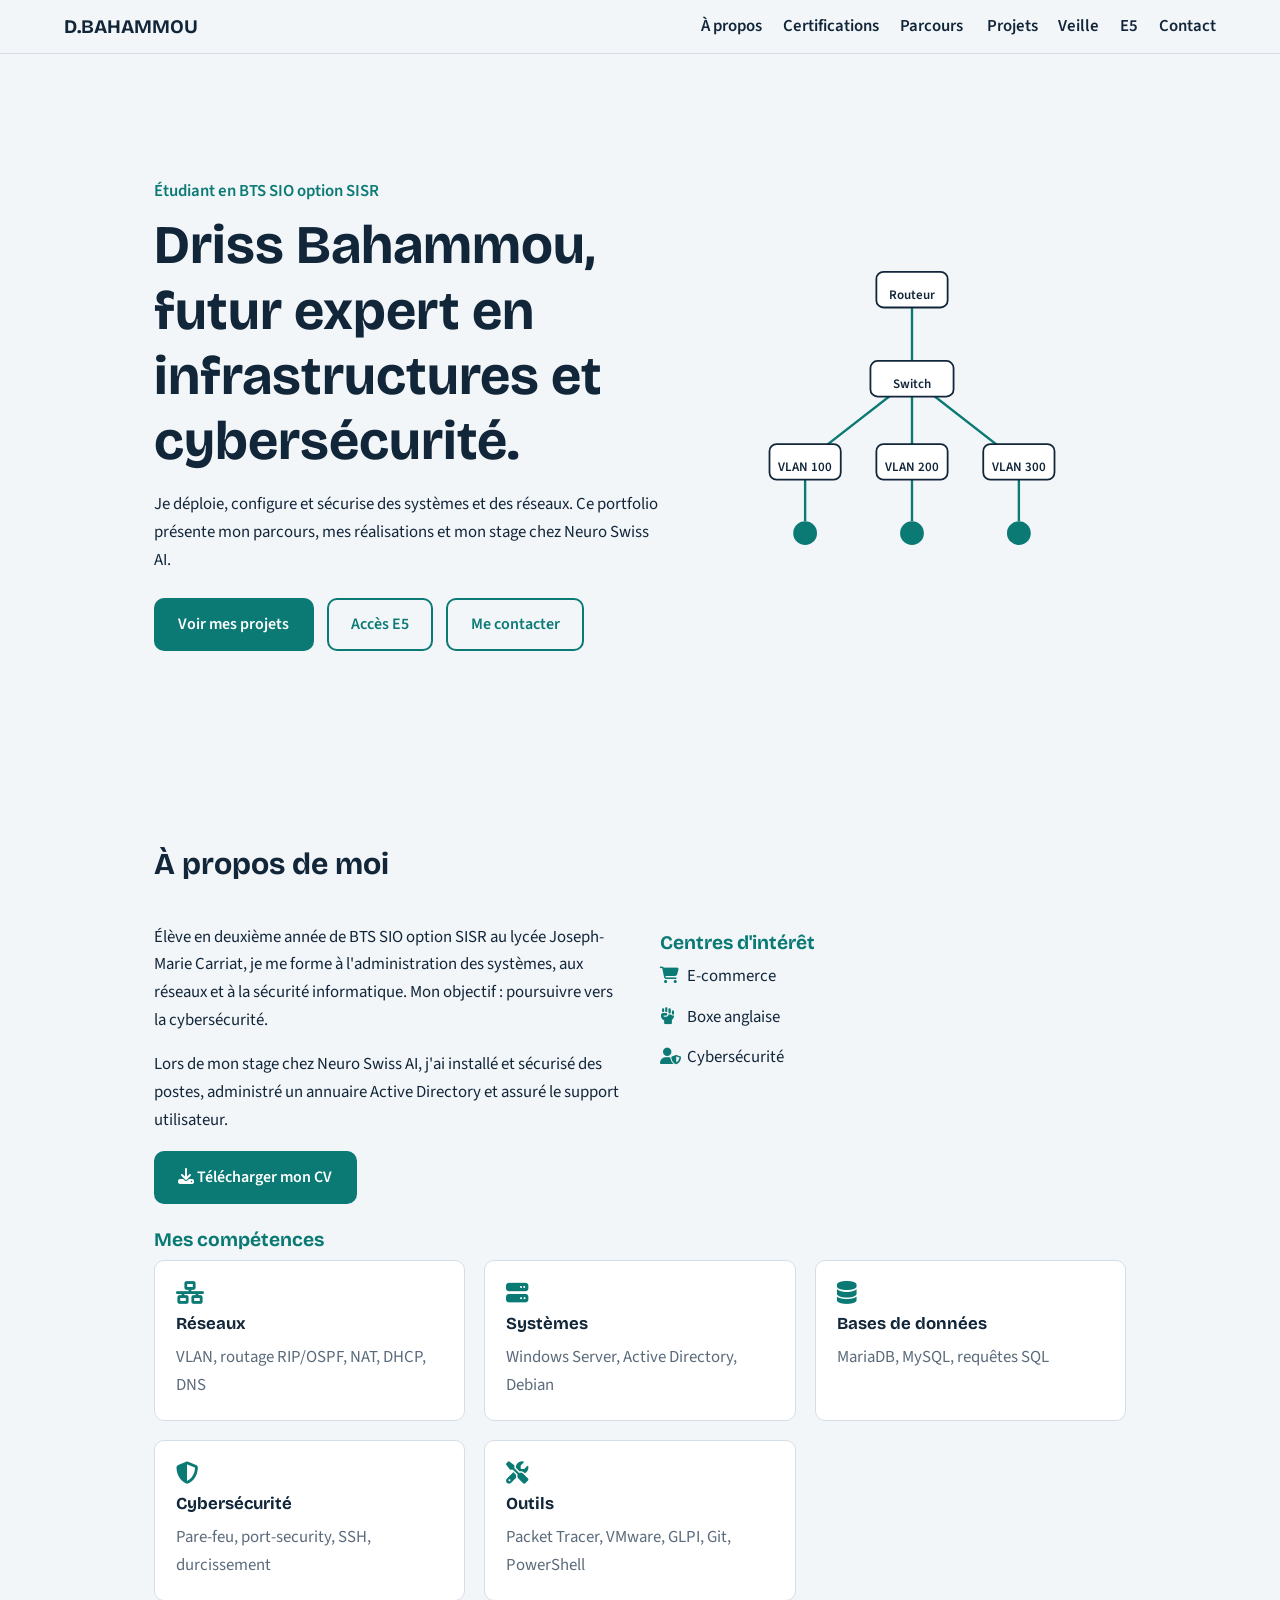
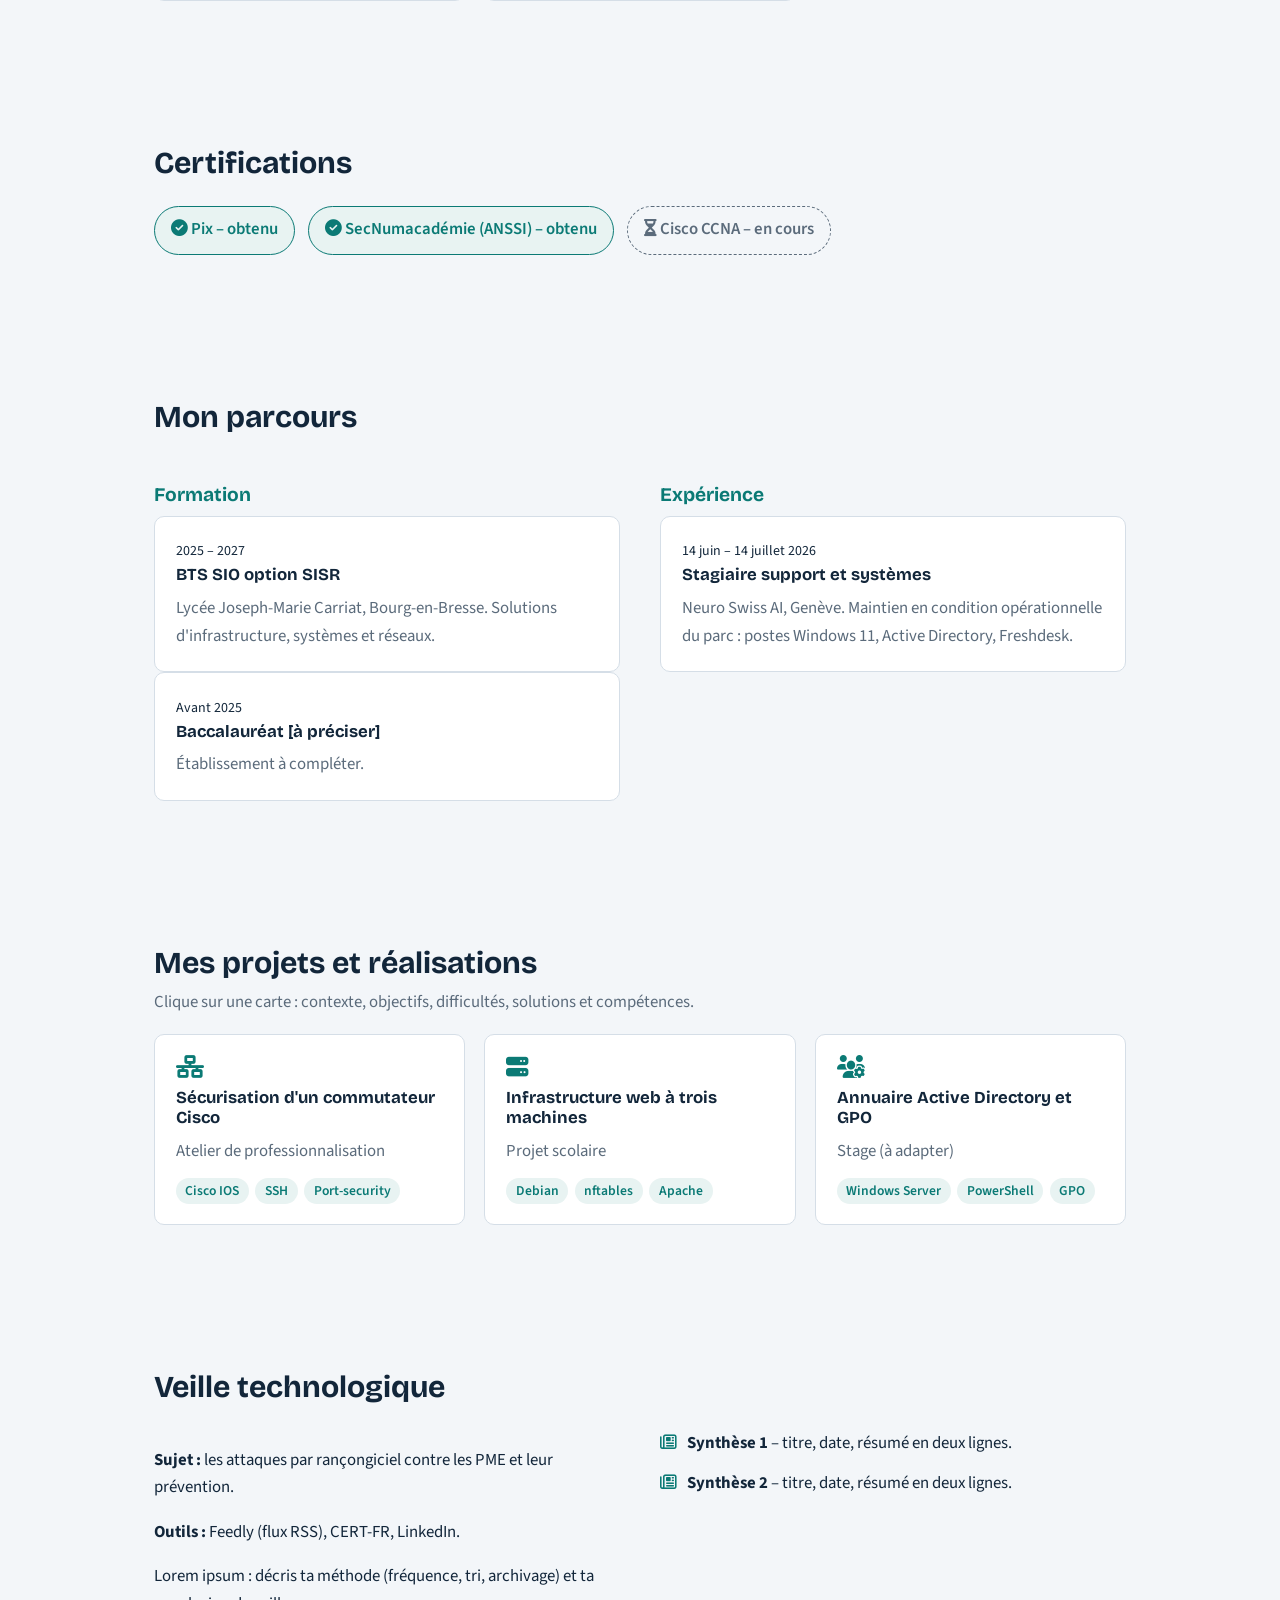
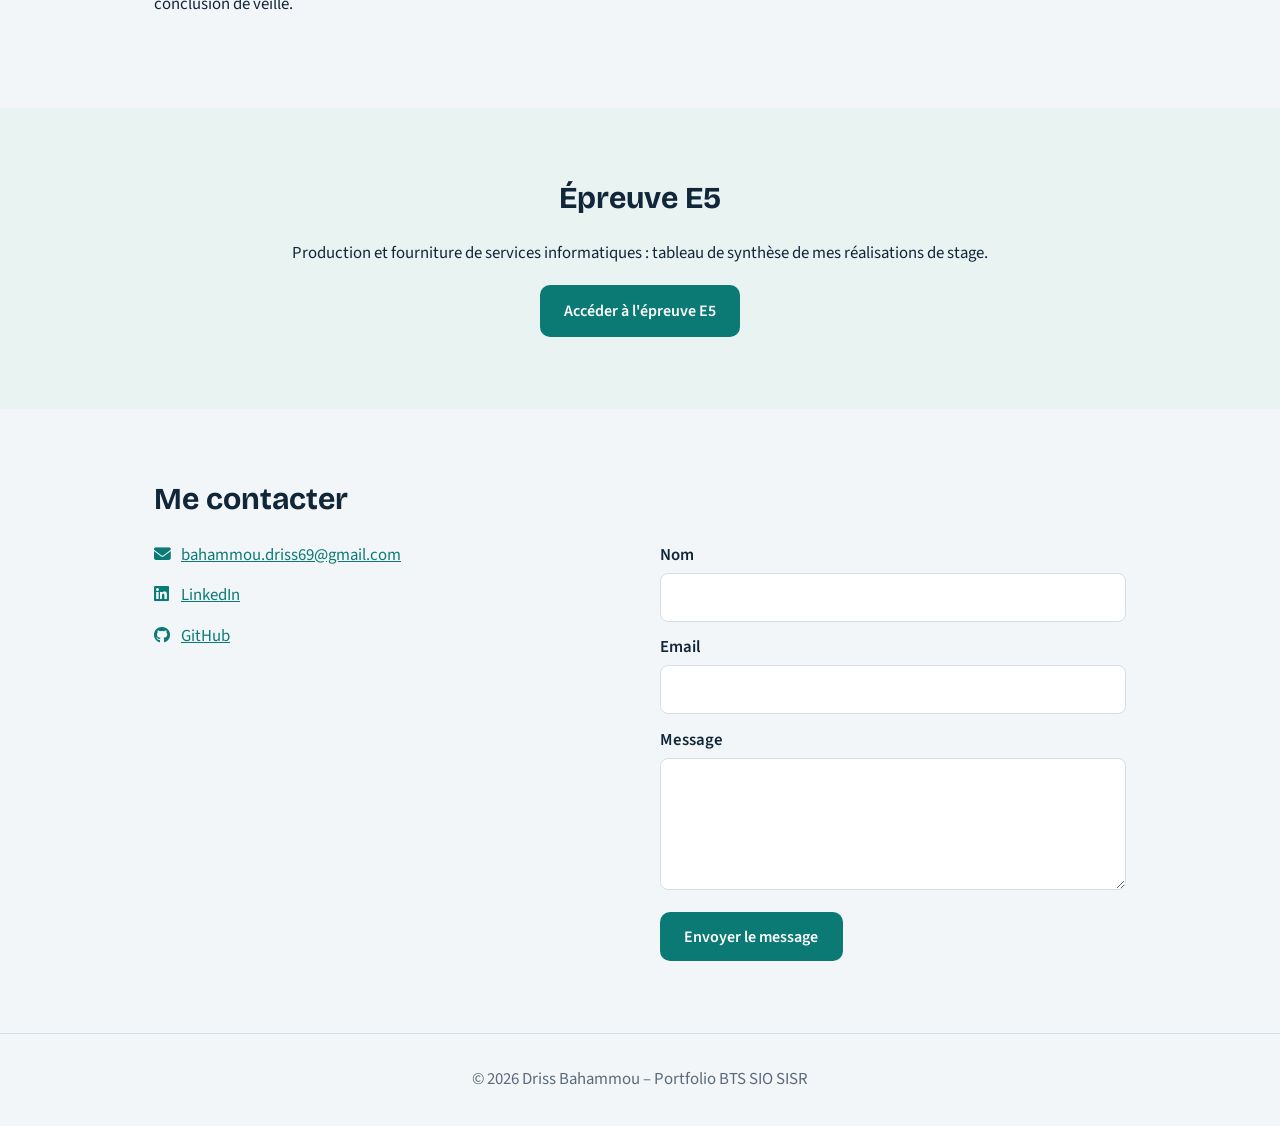
==== commit 2d5e004e: "Update portfolio details and navigation links" ====
--- a/index.html
+++ b/index.html
@@ -3,8 +3,8 @@
 <head>
 <meta charset="UTF-8">
 <meta name="viewport" content="width=device-width, initial-scale=1">
-<title>Prénom Nom – Portfolio BTS SIO SISR</title>
-<meta name="description" content="Portfolio d'un étudiant en BTS SIO option SISR, orienté cybersécurité.">
+<title>Portfolio BTS SIO SISR – Driss Bahammou</title>
+<meta name="description" content="Portfolio de Driss Bahammou, étudiant en BTS SIO option SISR.">
 <link rel="preconnect" href="https://fonts.googleapis.com">
 <link rel="preconnect" href="https://fonts.gstatic.com" crossorigin>
 <link href="https://fonts.googleapis.com/css2?family=Bricolage+Grotesque:wght@500;700&family=Source+Sans+3:wght@400;600&display=swap" rel="stylesheet">
@@ -12,31 +12,29 @@
 <link rel="stylesheet" href="style.css">
 </head>
 <body>
-
-<!-- NAVIGATION : modifie les liens/ids ici si tu ajoutes une rubrique -->
+<!-- NAVIGATION : les liens #... pointent vers les sections de cette page, e5.html vers la page E5 -->
 <header class="nav">
-  <a class="logo" href="#accueil">P.Nom</a>
+  <a class="logo" href="#accueil">D.BAHAMMOU</a>
   <button class="burger" aria-label="Ouvrir le menu" aria-expanded="false"><i class="fa-solid fa-bars"></i></button>
   <nav id="menu">
-    <a href="#apropos">À propos</a><a href="#competences">Compétences</a><a href="#projets">Projets</a>
-    <a href="#veille">Veille</a><a href="#certifications">Certifications</a><a href="#contact">Contact</a>
+    <a href="#apropos">À propos</a><a href="#certifications">Certifications</a><a href="#parcours">Parcours</a>
+    <a href="#projets">Projets</a><a href="#veille">Veille</a><a href="e5.html">E5</a><a href="#contact">Contact</a>
   </nav>
 </header>
 
 <main>
-<!-- 1. ACCUEIL -->
 <section id="accueil" class="hero">
   <div class="hero-text">
-    <p class="kicker">BTS SIO option SISR</p>
-    <h1>Je conçois et sécurise des infrastructures réseau.</h1>
-    <p>Étudiant en deuxième année, je m'oriente vers la cybersécurité : durcissement des systèmes, segmentation réseau et supervision. Lorem ipsum à remplacer par ta présentation.</p>
+    <p class="kicker">Étudiant en BTS SIO option SISR</p>
+    <h1>Driss Bahammou, futur expert en infrastructures et cybersécurité.</h1>
+    <p>Je déploie, configure et sécurise des systèmes et des réseaux. Ce portfolio présente mon parcours, mes réalisations et mon stage chez Neuro Swiss AI.</p>
     <div class="actions">
       <a class="btn" href="#projets">Voir mes projets</a>
+      <a class="btn ghost" href="e5.html">Accès E5</a>
       <a class="btn ghost" href="#contact">Me contacter</a>
     </div>
   </div>
-  <!-- Schéma réseau décoratif (SVG) : élément visuel signature -->
-  <svg class="topo" viewBox="0 0 320 260" role="img" aria-label="Schéma d'un réseau : routeur, commutateur et postes">
+  <svg class="topo" viewBox="0 0 320 260" role="img" aria-label="Schéma d'un réseau : routeur, commutateur et VLAN">
     <g class="links"><path d="M160 40V100M160 100L70 170M160 100L160 170M160 100L250 170M70 170V220M160 170V220M250 170V220"/></g>
     <g class="nodes">
       <rect x="130" y="10" width="60" height="30" rx="6"/><text x="160" y="30">Routeur</text>
@@ -49,83 +47,92 @@
   </svg>
 </section>
 
-<!-- 2. À PROPOS -->
 <section id="apropos">
-  <h2>À propos</h2>
+  <h2>À propos de moi</h2>
   <div class="two">
-    <p>Après un baccalauréat [à préciser], j'ai intégré le BTS SIO pour allier administration systèmes et réseaux. Lorem ipsum dolor sit amet, consectetur adipiscing elit : décris ici ton parcours, tes stages et ta motivation.</p>
-    <ul class="plain">
-      <li><i class="fa-solid fa-graduation-cap"></i> BTS SIO SISR – Lycée [Nom], 2024-2026</li>
-      <li><i class="fa-solid fa-bullseye"></i> Objectif : poursuivre vers un titre ou une licence en cybersécurité</li>
-      <li><i class="fa-solid fa-heart"></i> Centres d'intérêt : CTF, homelab, randonnée, photographie</li>
-    </ul>
+    <div>
+      <p>Élève en deuxième année de BTS SIO option SISR au lycée Joseph-Marie Carriat, je me forme à l'administration des systèmes, aux réseaux et à la sécurité informatique. Mon objectif : poursuivre vers la cybersécurité.</p>
+      <p>Lors de mon stage chez Neuro Swiss AI, j'ai installé et sécurisé des postes, administré un annuaire Active Directory et assuré le support utilisateur.</p>
+      <a class="btn" href="assets/cv.pdf" download><i class="fa-solid fa-download"></i> Télécharger mon CV</a>
+    </div>
+    <div>
+      <h3>Centres d'intérêt</h3>
+      <ul class="plain">
+        <li><i class="fa-solid fa-cart-shopping"></i> E-commerce</li>
+        <li><i class="fa-solid fa-hand-fist"></i> Boxe anglaise</li>
+        <li><i class="fa-solid fa-user-shield"></i> Cybersécurité</li>
+      </ul>
+    </div>
   </div>
+  <h3>Mes compétences</h3>
+  <div class="grid" id="tech"></div>
 </section>
 
-<!-- 3. COMPÉTENCES -->
-<section id="competences">
-  <h2>Compétences</h2>
-  <h3>Techniques</h3>
-  <div class="grid" id="tech"></div>
-  <h3>Transversales</h3>
-  <div class="grid">
-    <div class="card"><i class="fa-solid fa-people-group"></i><h4>Travail en équipe</h4><p>Projets menés en binôme, répartition des tâches.</p></div>
-    <div class="card"><i class="fa-solid fa-diagram-project"></i><h4>Gestion de projet</h4><p>Planification, suivi des tickets, documentation.</p></div>
-    <div class="card"><i class="fa-solid fa-comments"></i><h4>Communication</h4><p>Restitution orale, rédaction de procédures.</p></div>
-  </div>
-</section>
-
-<!-- 4. PROJETS : le contenu est dans script.js (tableau PROJECTS) -->
-<section id="projets">
-  <h2>Expériences et réalisations</h2>
-  <p class="lead">Clique sur une carte pour voir le détail : contexte, difficultés, solutions et compétences.</p>
-  <div class="grid" id="projects"></div>
-</section>
-
-<!-- 5. VEILLE -->
-<section id="veille">
-  <h2>Veille technologique</h2>
-  <div class="two">
-    <div>
-      <p><strong>Sujet :</strong> les attaques par rançongiciel contre les PME et les mesures de prévention.</p>
-      <p><strong>Outils :</strong> Feedly (flux RSS), CERT-FR, ZATAZ, LinkedIn.</p>
-      <p>Lorem ipsum dolor sit amet : explique ta méthode (fréquence, tri, archivage).</p>
-    </div>
-    <ul class="plain">
-      <li><i class="fa-regular fa-newspaper"></i> <strong>Synthèse 1</strong> – Titre de l'article (date). Résumé en deux lignes.</li>
-      <li><i class="fa-regular fa-newspaper"></i> <strong>Synthèse 2</strong> – Titre de l'article (date). Résumé en deux lignes.</li>
-      <li><i class="fa-regular fa-newspaper"></i> <strong>Axe de recherche</strong> – Zero Trust en PME.</li>
-    </ul>
-  </div>
-</section>
-
-<!-- 6. CERTIFICATIONS -->
+<!-- CERTIFICATIONS : la certification Azure a été supprimée -->
 <section id="certifications">
   <h2>Certifications</h2>
   <div class="badges">
     <span class="badge done"><i class="fa-solid fa-circle-check"></i> Pix – obtenu</span>
     <span class="badge done"><i class="fa-solid fa-circle-check"></i> SecNumacadémie (ANSSI) – obtenu</span>
     <span class="badge"><i class="fa-solid fa-hourglass-half"></i> Cisco CCNA – en cours</span>
-    <span class="badge"><i class="fa-solid fa-hourglass-half"></i> Microsoft AZ-900 – prévu</span>
   </div>
 </section>
 
-<!-- 7. CV : place ton fichier dans /assets/cv.pdf -->
-<section id="cv" class="band">
-  <h2>Curriculum vitae</h2>
-  <a class="btn" href="assets/cv.pdf" download><i class="fa-solid fa-download"></i> Télécharger mon CV (PDF)</a>
+<section id="parcours">
+  <h2>Mon parcours</h2>
+  <div class="two">
+    <div>
+      <h3>Formation</h3>
+      <div class="timeline">
+        <div class="card"><small>2025 – 2027</small><h4>BTS SIO option SISR</h4><p>Lycée Joseph-Marie Carriat, Bourg-en-Bresse. Solutions d'infrastructure, systèmes et réseaux.</p></div>
+        <div class="card"><small>Avant 2025</small><h4>Baccalauréat [à préciser]</h4><p>Établissement à compléter.</p></div>
+      </div>
+    </div>
+    <div>
+      <h3>Expérience</h3>
+      <div class="timeline">
+        <div class="card"><small>14 juin – 14 juillet 2026</small><h4>Stagiaire support et systèmes</h4><p>Neuro Swiss AI, Genève. Maintien en condition opérationnelle du parc : postes Windows 11, Active Directory, Freshdesk.</p></div>
+      </div>
+    </div>
+  </div>
 </section>
 
-<!-- 8. CONTACT -->
+<section id="projets">
+  <h2>Mes projets et réalisations</h2>
+  <p class="lead">Clique sur une carte : contexte, objectifs, difficultés, solutions et compétences.</p>
+  <div class="grid" id="projects"></div>
+</section>
+
+<section id="veille">
+  <h2>Veille technologique</h2>
+  <div class="two">
+    <div>
+      <p><strong>Sujet :</strong> les attaques par rançongiciel contre les PME et leur prévention.</p>
+      <p><strong>Outils :</strong> Feedly (flux RSS), CERT-FR, LinkedIn.</p>
+      <p>Lorem ipsum : décris ta méthode (fréquence, tri, archivage) et ta conclusion de veille.</p>
+    </div>
+    <ul class="plain">
+      <li><i class="fa-regular fa-newspaper"></i> <strong>Synthèse 1</strong> – titre, date, résumé en deux lignes.</li>
+      <li><i class="fa-regular fa-newspaper"></i> <strong>Synthèse 2</strong> – titre, date, résumé en deux lignes.</li>
+    </ul>
+  </div>
+</section>
+
+<section id="e5" class="band">
+  <h2>Épreuve E5</h2>
+  <p>Production et fourniture de services informatiques : tableau de synthèse de mes réalisations de stage.</p>
+  <a class="btn" href="e5.html">Accéder à l'épreuve E5</a>
+</section>
+
 <section id="contact">
-  <h2>Contact</h2>
+  <h2>Me contacter</h2>
   <div class="two">
     <ul class="plain">
-      <li><i class="fa-solid fa-envelope"></i> <a href="mailto:prenom.nom@email.fr">prenom.nom@email.fr</a></li>
+      <li><i class="fa-solid fa-envelope"></i> <a href="mailto:bahammou.driss69@gmail.com">bahammou.driss69@gmail.com</a></li>
       <li><i class="fa-brands fa-linkedin"></i> <a href="https://linkedin.com/in/ton-profil" target="_blank" rel="noopener">LinkedIn</a></li>
       <li><i class="fa-brands fa-github"></i> <a href="https://github.com/ton-pseudo" target="_blank" rel="noopener">GitHub</a></li>
     </ul>
-    <!-- Remplace YOUR_ID par ton identifiant Formspree (formspree.io) pour recevoir les messages -->
+    <!-- Remplace YOUR_ID par ton identifiant Formspree (formspree.io) -->
     <form action="https://formspree.io/f/YOUR_ID" method="POST">
       <label>Nom<input name="name" required></label>
       <label>Email<input type="email" name="email" required></label>
@@ -136,11 +143,8 @@
 </section>
 </main>
 
-<footer>© 2026 Prénom Nom – Portfolio BTS SIO SISR</footer>
-
-<!-- Fenêtre modale des projets -->
+<footer>© 2026 Driss Bahammou – Portfolio BTS SIO SISR</footer>
 <dialog id="modal"><button class="close" aria-label="Fermer"><i class="fa-solid fa-xmark"></i></button><div id="modal-body"></div></dialog>
-
 <script src="script.js"></script>
 </body>
 </html>
--- a/style.css
+++ b/style.css
@@ -1,198 +1,101 @@
-/* Portfolio Driss Bahammou — style.css (navbar haute, hero, grilles de cartes) */
+/* ===== VARIABLES : change les couleurs et polices ici ===== */
 :root {
-  --bg: #F4F6FA;
-  --bg-alt: #EAEFF6;
-  --surface: #FFFFFF;
-  --ink: #0E1726;
-  --muted: #55637A;
-  --primary: #2F6BFF;
-  --primary-dark: #2555D0;
-  --border: #DDE4EE;
-  --hero-a: #0B1B3A;
-  --hero-b: #1B3F82;
-  --radius: 12px;
-  --shadow: 0 6px 24px rgba(14, 23, 38, .07);
-  --font-display: "Space Grotesk", sans-serif;
-  --font-body: "IBM Plex Sans", sans-serif;
-}
-[data-theme="dark"] {
-  --bg: #0A1120;
-  --bg-alt: #0E1830;
-  --surface: #111B2E;
-  --ink: #E8EEF7;
-  --muted: #93A4BD;
-  --primary: #5B8CFF;
-  --primary-dark: #7AA0FF;
-  --border: #22314A;
-  --shadow: 0 6px 24px rgba(0, 0, 0, .35);
+  --bg: #f3f6f9;        /* fond de page */
+  --surface: #ffffff;   /* cartes */
+  --ink: #12263a;       /* texte principal */
+  --muted: #5b6b7b;     /* texte secondaire */
+  --accent: #0b7a75;    /* couleur d'accent (teal) */
+  --accent-2: #e8f3f2;  /* accent très clair */
+  --line: #d5dee7;      /* bordures */
+  --radius: 10px;
+  --font-title: "Bricolage Grotesque", sans-serif;
+  --font-body: "Source Sans 3", system-ui, sans-serif;
 }
 
-* { box-sizing: border-box; }
-html { scroll-behavior: smooth; scroll-padding-top: 76px; }
-body { margin: 0; background: var(--bg); color: var(--ink); font-family: var(--font-body); line-height: 1.65; transition: background .2s, color .2s; }
-a { color: var(--primary); text-decoration: none; }
-h1, h2, h3, h4 { font-family: var(--font-display); line-height: 1.2; margin: 0 0 .5em; }
-p { margin: 0 0 1em; color: var(--muted); }
-.container { width: min(1120px, 92%); margin: 0 auto; }
+*, *::before, *::after { box-sizing: border-box; }
+html { scroll-behavior: smooth; scroll-padding-top: 70px; }
+body { margin: 0; background: var(--bg); color: var(--ink); font: 1.05rem/1.65 var(--font-body); }
+h1, h2, h3, h4 { font-family: var(--font-title); line-height: 1.2; margin: 0 0 .6rem; }
+h1 { font-size: clamp(2rem, 5vw, 3.4rem); }
+h2 { font-size: 1.9rem; margin-bottom: 1.5rem; }
+h3 { font-size: 1.2rem; margin-top: 1.5rem; color: var(--accent); }
+a { color: var(--accent); }
+:focus-visible { outline: 3px solid var(--accent); outline-offset: 2px; }
 
-/* ---- Topbar ---- */
-.topbar { position: sticky; top: 0; z-index: 50; background: color-mix(in srgb, var(--surface) 92%, transparent); backdrop-filter: blur(8px); border-bottom: 1px solid var(--border); }
-.topbar-inner { width: min(1120px, 92%); margin: 0 auto; height: 64px; display: flex; align-items: center; justify-content: space-between; gap: 1rem; }
-.logo { font-family: var(--font-display); font-weight: 700; font-size: 1.15rem; color: var(--ink); letter-spacing: .02em; }
-.menu { display: flex; gap: 1.1rem; }
-.menu a { color: var(--muted); font-size: .88rem; font-weight: 500; padding: .3rem 0; border-bottom: 2px solid transparent; }
-.menu a:hover, .menu a.active { color: var(--primary); border-color: var(--primary); }
-.topbar-actions { display: flex; gap: .5rem; }
-.icon-btn { width: 38px; height: 38px; border-radius: 50%; border: 1px solid var(--border); background: transparent; color: var(--ink); cursor: pointer; font-size: 1rem; }
-.burger { display: none; }
+/* ===== Navigation ===== */
+.nav { position: sticky; top: 0; z-index: 10; display: flex; justify-content: space-between; align-items: center;
+  padding: .8rem 5vw; background: rgba(243,246,249,.92); backdrop-filter: blur(8px); border-bottom: 1px solid var(--line); }
+.logo { font: 700 1.2rem var(--font-title); text-decoration: none; color: var(--ink); }
+.nav nav a { margin-left: 1.3rem; text-decoration: none; color: var(--ink); font-weight: 600; }
+.nav nav a:hover { color: var(--accent); }
+.burger { display: none; background: none; border: 0; font-size: 1.4rem; color: var(--ink); cursor: pointer; }
 
-/* ---- Hero ---- */
-.hero { background: linear-gradient(135deg, var(--hero-a), var(--hero-b)); color: #fff; padding: 7rem 0 6rem; }
-.hero-inner { max-width: 760px; margin: 0; }
-.hero .container { margin-left: max(4vw, calc((100vw - 1120px) / 2)); }
-.hero-kicker { color: #9DC0FF; font-weight: 500; margin-bottom: .5rem; }
-.hero h1 { font-size: clamp(2.6rem, 7vw, 4.4rem); color: #fff; margin-bottom: .2em; }
-.hero-role { font-family: var(--font-display); font-size: 1.4rem; color: #fff; margin-bottom: 1rem; }
-.hero-pitch { color: #C9D6EE; max-width: 58ch; }
-.hero-buttons { display: flex; flex-wrap: wrap; gap: .8rem; margin-top: 1.6rem; }
+/* ===== Sections ===== */
+section { padding: 4.5rem 5vw; max-width: 1100px; margin: auto; }
+.band { max-width: none; background: var(--accent-2); text-align: center; }
+.lead { color: var(--muted); margin-top: -1rem; }
+.two { display: grid; grid-template-columns: 1fr 1fr; gap: 2.5rem; align-items: start; }
+.plain { list-style: none; padding: 0; margin: 0; }
+.plain li { margin-bottom: .8rem; }
+.plain i { color: var(--accent); width: 1.5rem; }
 
-.btn { display: inline-block; padding: .75em 1.5em; border-radius: 999px; font-weight: 600; font-size: .95rem; border: 1px solid transparent; cursor: pointer; font-family: var(--font-body); }
-.btn-primary { background: var(--primary); color: #fff; }
-.btn-primary:hover { background: var(--primary-dark); }
-.btn-light { background: #fff; color: #0B1B3A; }
-.btn-outline { border-color: rgba(255,255,255,.5); color: #fff; }
-.btn-outline:hover { background: rgba(255,255,255,.12); }
+/* ===== Hero ===== */
+.hero { display: grid; grid-template-columns: 1.2fr 1fr; gap: 2rem; align-items: center; min-height: 80vh; }
+.kicker { color: var(--accent); font-weight: 600; margin: 0 0 .5rem; }
+.actions { display: flex; gap: .8rem; flex-wrap: wrap; margin-top: 1.5rem; }
+.btn { display: inline-block; padding: .7rem 1.4rem; border-radius: var(--radius); background: var(--accent); color: #fff;
+  text-decoration: none; font-weight: 600; border: 2px solid var(--accent); cursor: pointer; font-size: 1rem; font-family: inherit; }
+.btn:hover { background: #095f5b; }
+.btn.ghost { background: transparent; color: var(--accent); }
+.btn.ghost:hover { background: var(--accent-2); }
 
-/* ---- Sections ---- */
-.section { padding: 5rem 0; }
-.section-alt { background: var(--bg-alt); }
-.section-title { font-size: clamp(1.7rem, 3.5vw, 2.3rem); margin-bottom: .8rem; }
-.section-title::after { content: ""; display: block; width: 56px; height: 4px; border-radius: 2px; background: var(--primary); margin-top: .6rem; }
-.section-intro { margin-top: 1rem; max-width: 60ch; }
-.subtitle { margin: 3rem 0 1rem; font-size: 1.3rem; }
-.note { font-size: .88rem; margin-top: 1.5rem; }
+/* Schéma réseau : le tracé se dessine une seule fois au chargement */
+.topo { width: 100%; max-width: 380px; justify-self: center; }
+.links path { fill: none; stroke: var(--accent); stroke-width: 2; stroke-dasharray: 600; stroke-dashoffset: 600; animation: draw 2s ease forwards; }
+.nodes rect { fill: var(--surface); stroke: var(--ink); stroke-width: 1.5; }
+.nodes circle { fill: var(--accent); }
+.nodes text { font: 600 11px var(--font-body); fill: var(--ink); text-anchor: middle; dominant-baseline: middle; }
+@keyframes draw { to { stroke-dashoffset: 0; } }
 
-/* ---- À propos ---- */
-.about-layout { display: grid; grid-template-columns: 1.2fr 1fr; gap: 3rem; margin-top: 2rem; align-items: start; }
-.qualities { background: var(--surface); border: 1px solid var(--border); border-radius: var(--radius); padding: 1.5rem; box-shadow: var(--shadow); }
-.quality { display: flex; gap: 1rem; align-items: center; padding: .7rem 0; border-top: 1px solid var(--border); }
-.qualities h3 { margin-bottom: .6rem; }
-.quality h4 { margin: 0; font-size: 1rem; }
-.quality p { margin: 0; font-size: .9rem; }
-.quality-icon { width: 42px; height: 42px; border-radius: 10px; background: color-mix(in srgb, var(--primary) 14%, transparent); color: var(--primary); display: grid; place-items: center; font-size: 1.2rem; flex-shrink: 0; }
+/* ===== Cartes ===== */
+.grid { display: grid; grid-template-columns: repeat(auto-fit, minmax(240px, 1fr)); gap: 1.2rem; }
+.card { background: var(--surface); border: 1px solid var(--line); border-radius: var(--radius); padding: 1.3rem; text-align: left; font: inherit; color: inherit; }
+.card i { color: var(--accent); font-size: 1.4rem; margin-bottom: .6rem; display: block; }
+.card p { color: var(--muted); margin: 0; }
+button.card { cursor: pointer; width: 100%; }
+button.card:hover { border-color: var(--accent); }
+.tags { display: flex; flex-wrap: wrap; gap: .4rem; margin-top: .8rem; }
+.tags span { background: var(--accent-2); color: var(--accent); padding: .1rem .6rem; border-radius: 99px; font-size: .85rem; font-weight: 600; }
 
-/* ---- Grilles de cartes ---- */
-.cards-grid { display: grid; gap: 1.2rem; }
-.cards-grid.skills { grid-template-columns: repeat(auto-fill, minmax(220px, 1fr)); }
-.cards-grid.certs { grid-template-columns: repeat(auto-fill, minmax(230px, 1fr)); margin-top: 2rem; }
-.cards-grid.projects { grid-template-columns: repeat(auto-fill, minmax(300px, 1fr)); margin-top: 2rem; }
-.cards-grid.two { grid-template-columns: repeat(auto-fit, minmax(280px, 1fr)); margin-top: 2rem; }
+/* ===== Badges ===== */
+.badges { display: flex; flex-wrap: wrap; gap: .8rem; }
+.badge { padding: .6rem 1rem; border: 1px dashed var(--muted); border-radius: 99px; color: var(--muted); font-weight: 600; }
+.badge.done { border: 1px solid var(--accent); background: var(--accent-2); color: var(--accent); }
 
-.skill-card { text-align: left; background: var(--surface); border: 1px solid var(--border); border-radius: var(--radius); padding: 1.2rem 1.3rem; font-family: var(--font-display); font-weight: 600; font-size: 1.05rem; color: var(--ink); cursor: pointer; box-shadow: var(--shadow); transition: transform .15s, border-color .15s; }
-.skill-card span { display: block; margin-top: .4rem; font-family: var(--font-body); font-weight: 400; font-size: .85rem; color: var(--primary); }
-.skill-card:hover { transform: translateY(-3px); border-color: var(--primary); }
+/* ===== Formulaire ===== */
+form label { display: block; font-weight: 600; margin-bottom: .8rem; }
+input, textarea { width: 100%; padding: .6rem; border: 1px solid var(--line); border-radius: 8px; font: inherit; margin-top: .2rem; background: var(--surface); }
 
-.cert-card { background: var(--surface); border: 1px solid var(--border); border-radius: var(--radius); overflow: hidden; box-shadow: var(--shadow); }
-.cert-card h4 { margin: 1rem 1rem .2rem; font-size: 1rem; }
-.cert-card p { margin: 0 1rem 1rem; font-size: .88rem; }
-.cert-visual { height: 130px; display: grid; place-items: center; background: color-mix(in srgb, var(--primary) 10%, var(--surface)); font-family: var(--font-display); font-size: 1.6rem; font-weight: 700; color: var(--primary); }
-.cert-card.is-empty { border-style: dashed; box-shadow: none; }
+/* ===== Modale ===== */
+dialog { width: min(680px, 92vw); border: 0; border-radius: var(--radius); padding: 2rem; color: var(--ink); max-height: 88vh; overflow: auto; }
+dialog::backdrop { background: rgba(18,38,58,.55); }
+dialog[open] { animation: pop .2s ease; }
+@keyframes pop { from { transform: translateY(12px); opacity: 0; } }
+.close { position: absolute; top: .8rem; right: .8rem; background: none; border: 0; font-size: 1.3rem; cursor: pointer; }
+.ph { color: var(--muted); font-size: .95rem; }
 
-/* ---- Parcours ---- */
-.parcours-grid { display: grid; grid-template-columns: 1fr 1fr; gap: 3rem; }
-.parcours-grid .subtitle { margin-top: 2rem; }
-.path-card { display: flex; gap: 1rem; background: var(--surface); border: 1px solid var(--border); border-radius: var(--radius); padding: 1.2rem; margin-bottom: 1rem; box-shadow: var(--shadow); }
-.path-card--future { border-style: dashed; box-shadow: none; }
-.path-logo { width: 52px; height: 52px; border-radius: 12px; background: var(--primary); color: #fff; display: grid; place-items: center; font-family: var(--font-display); font-weight: 700; flex-shrink: 0; }
-.path-card--future .path-logo { background: color-mix(in srgb, var(--primary) 18%, transparent); color: var(--primary); }
-.path-card h4 { margin: 0 0 .2rem; font-size: 1.05rem; }
-.path-meta { font-size: .85rem; color: var(--primary); margin-bottom: .4rem; }
-.path-card p:last-child { margin-bottom: 0; }
+footer { text-align: center; padding: 2rem; color: var(--muted); border-top: 1px solid var(--line); }
 
-/* ---- Projets ---- */
-.project-card { background: var(--surface); border: 1px solid var(--border); border-radius: var(--radius); overflow: hidden; box-shadow: var(--shadow); display: flex; flex-direction: column; transition: transform .15s; }
-.project-card:hover { transform: translateY(-3px); }
-.project-visual { height: 150px; display: grid; place-items: center; background: linear-gradient(135deg, var(--hero-a), var(--hero-b)); color: #fff; font-family: var(--font-display); font-size: 2.2rem; font-weight: 700; }
-.project-body { padding: 1.3rem; display: flex; flex-direction: column; flex: 1; }
-.project-body h3 { font-size: 1.15rem; }
-.tags { list-style: none; padding: 0; margin: 0 0 1rem; display: flex; flex-wrap: wrap; gap: .4rem; }
-.tags li { font-size: .78rem; padding: .25em .7em; border-radius: 999px; background: color-mix(in srgb, var(--primary) 12%, transparent); color: var(--primary); font-weight: 500; }
-.link-btn { margin-top: auto; align-self: flex-start; background: none; border: none; padding: 0; color: var(--primary); font-weight: 600; cursor: pointer; font-size: .95rem; font-family: var(--font-body); }
-.link-btn:hover { text-decoration: underline; }
-.project-card--empty { border-style: dashed; box-shadow: none; }
-.project-card--empty .project-visual { background: var(--bg-alt); color: var(--muted); }
-
-/* ---- Veille / E5-E6 / CV ---- */
-.veille-card, .exam-card { background: var(--surface); border: 1px solid var(--border); border-radius: var(--radius); padding: 1.8rem; box-shadow: var(--shadow); margin-top: 1.5rem; }
-.exam-card { display: block; margin-top: 0; color: var(--ink); transition: border-color .15s, transform .15s; }
-.exam-card:hover { border-color: var(--primary); transform: translateY(-3px); }
-.exam-card span { color: var(--primary); font-weight: 600; }
-.cv-block { display: flex; align-items: center; justify-content: space-between; gap: 2rem; flex-wrap: wrap; }
-
-/* ---- Contact ---- */
-.contact-layout { display: grid; grid-template-columns: 1fr 1.3fr; gap: 3rem; margin-top: 2rem; }
-.contact-cards { display: grid; gap: 1rem; align-content: start; }
-.contact-card { background: var(--surface); border: 1px solid var(--border); border-radius: var(--radius); padding: 1.1rem 1.3rem; }
-.contact-card h4 { margin: 0 0 .2rem; font-size: .95rem; }
-.contact-form { display: grid; gap: 1rem; }
-.contact-form label { display: grid; gap: .35rem; font-size: .9rem; color: var(--muted); }
-.contact-form input, .contact-form textarea { font: inherit; padding: .7em .9em; border-radius: 8px; border: 1px solid var(--border); background: var(--surface); color: var(--ink); }
-.contact-form input:focus, .contact-form textarea:focus { outline: 2px solid var(--primary); outline-offset: 1px; }
-.contact-form button { justify-self: start; border: none; }
-
-/* ---- Footer ---- */
-.footer { background: #0B1B3A; color: #C9D6EE; padding: 3rem 0 1.5rem; }
-.footer h4 { color: #fff; }
-.footer p, .footer li { color: #A9BAD6; font-size: .92rem; }
-.footer a { color: #A9BAD6; }
-.footer a:hover { color: #fff; }
-.footer ul { list-style: none; padding: 0; margin: 0; }
-.footer-grid { display: grid; grid-template-columns: 1.5fr 1fr 1fr; gap: 2rem; }
-.copyright { text-align: center; margin: 2rem 0 0; font-size: .82rem; color: #7F93B5; }
-
-/* ---- Fenêtres (dialog) ---- */
-.dlg { border: none; border-radius: var(--radius); padding: 0; width: min(600px, 92vw); background: var(--surface); color: var(--ink); box-shadow: 0 20px 60px rgba(0,0,0,.35); }
-.dlg::backdrop { background: rgba(5, 12, 25, .6); }
-.dlg-box { padding: 2rem; position: relative; }
-.dlg-close { position: absolute; top: 1rem; right: 1rem; border: none; background: var(--bg-alt); color: var(--ink); width: 32px; height: 32px; border-radius: 50%; cursor: pointer; }
-.dlg dt { font-family: var(--font-display); font-weight: 600; color: var(--primary); margin-top: 1rem; font-size: .9rem; }
-.dlg dd { margin: .2rem 0 0; color: var(--muted); }
-
-a:focus-visible, button:focus-visible { outline: 2px solid var(--primary); outline-offset: 2px; }
-
-/* ---- Responsive ---- */
-@media (max-width: 900px) {
-  .burger { display: inline-block; }
-  .menu { position: absolute; top: 64px; left: 0; right: 0; flex-direction: column; gap: 0; background: var(--surface); border-bottom: 1px solid var(--border); display: none; padding: .5rem 4vw 1rem; }
-  .menu.is-open { display: flex; }
-  .menu a { padding: .8rem 0; border-bottom: 1px solid var(--border); }
-  .about-layout, .parcours-grid, .contact-layout, .footer-grid { grid-template-columns: 1fr; gap: 2rem; }
-  .hero { padding: 4.5rem 0 4rem; }
-  .hero .container { margin-left: auto; }
+/* ===== Responsive ===== */
+@media (max-width: 760px) {
+  .burger { display: block; }
+  .nav nav { display: none; position: absolute; top: 100%; left: 0; right: 0; background: var(--bg); padding: 1rem 5vw; flex-direction: column; border-bottom: 1px solid var(--line); }
+  .nav nav.open { display: flex; }
+  .nav nav a { margin: .5rem 0; }
+  .hero, .two { grid-template-columns: 1fr; }
+  .hero { min-height: auto; }
 }
-@media (prefers-reduced-motion: reduce) { html { scroll-behavior: auto; } * { transition: none !important; } }
-
-/* ---- Section stage ---- */
-.stage-overview { display: grid; grid-template-columns: repeat(auto-fit, minmax(230px, 1fr)); gap: 1rem; margin: 2rem 0; }
-.stage-fact { background: var(--surface); border: 1px solid var(--border); border-radius: var(--radius); padding: 1rem 1.2rem; font-weight: 500; }
-.stage-fact span { display: block; font-size: .78rem; color: var(--primary); font-weight: 600; margin-bottom: .2rem; }
-.stage-context, .stage-bilan { background: var(--surface); border: 1px solid var(--border); border-radius: var(--radius); padding: 1.6rem; box-shadow: var(--shadow); }
-.stage-context h4 { margin: 1.2rem 0 .6rem; font-size: .95rem; }
-.stage-bilan { margin-top: 2rem; }
-.stage-bilan p:last-child { margin-bottom: 0; }
-.hint-text { font-size: .9rem; margin-top: -.5rem; }
-.missions { display: grid; gap: .8rem; }
-.mission { background: var(--surface); border: 1px solid var(--border); border-radius: var(--radius); overflow: hidden; }
-.mission[open] { border-color: var(--primary); box-shadow: var(--shadow); }
-.mission summary { list-style: none; cursor: pointer; padding: 1.1rem 1.3rem; display: flex; flex-wrap: wrap; align-items: center; justify-content: space-between; gap: .6rem 1rem; position: relative; padding-right: 3rem; }
-.mission summary::-webkit-details-marker { display: none; }
-.mission summary::after { content: "+"; position: absolute; right: 1.3rem; top: 50%; transform: translateY(-50%); font-size: 1.4rem; color: var(--primary); font-family: var(--font-display); }
-.mission[open] summary::after { content: "–"; }
-.mission-title { font-family: var(--font-display); font-weight: 600; font-size: 1.02rem; }
-.mission summary .tags { margin: 0; }
-.mission-body { padding: 0 1.3rem 1.3rem; border-top: 1px solid var(--border); }
-.mission-body h5 { font-family: var(--font-display); font-size: .82rem; color: var(--primary); margin: 1.1rem 0 .3rem; }
-.mission-body p { margin: 0; }
-.mission-list { margin: 0; padding-left: 1.2rem; color: var(--muted); }
-.mission-list li { margin-bottom: .25rem; }
-.stage-context .tags { margin-bottom: 0; }
+@media (prefers-reduced-motion: reduce) {
+  * { animation: none !important; scroll-behavior: auto !important; }
+  .links path { stroke-dashoffset: 0; }
+}
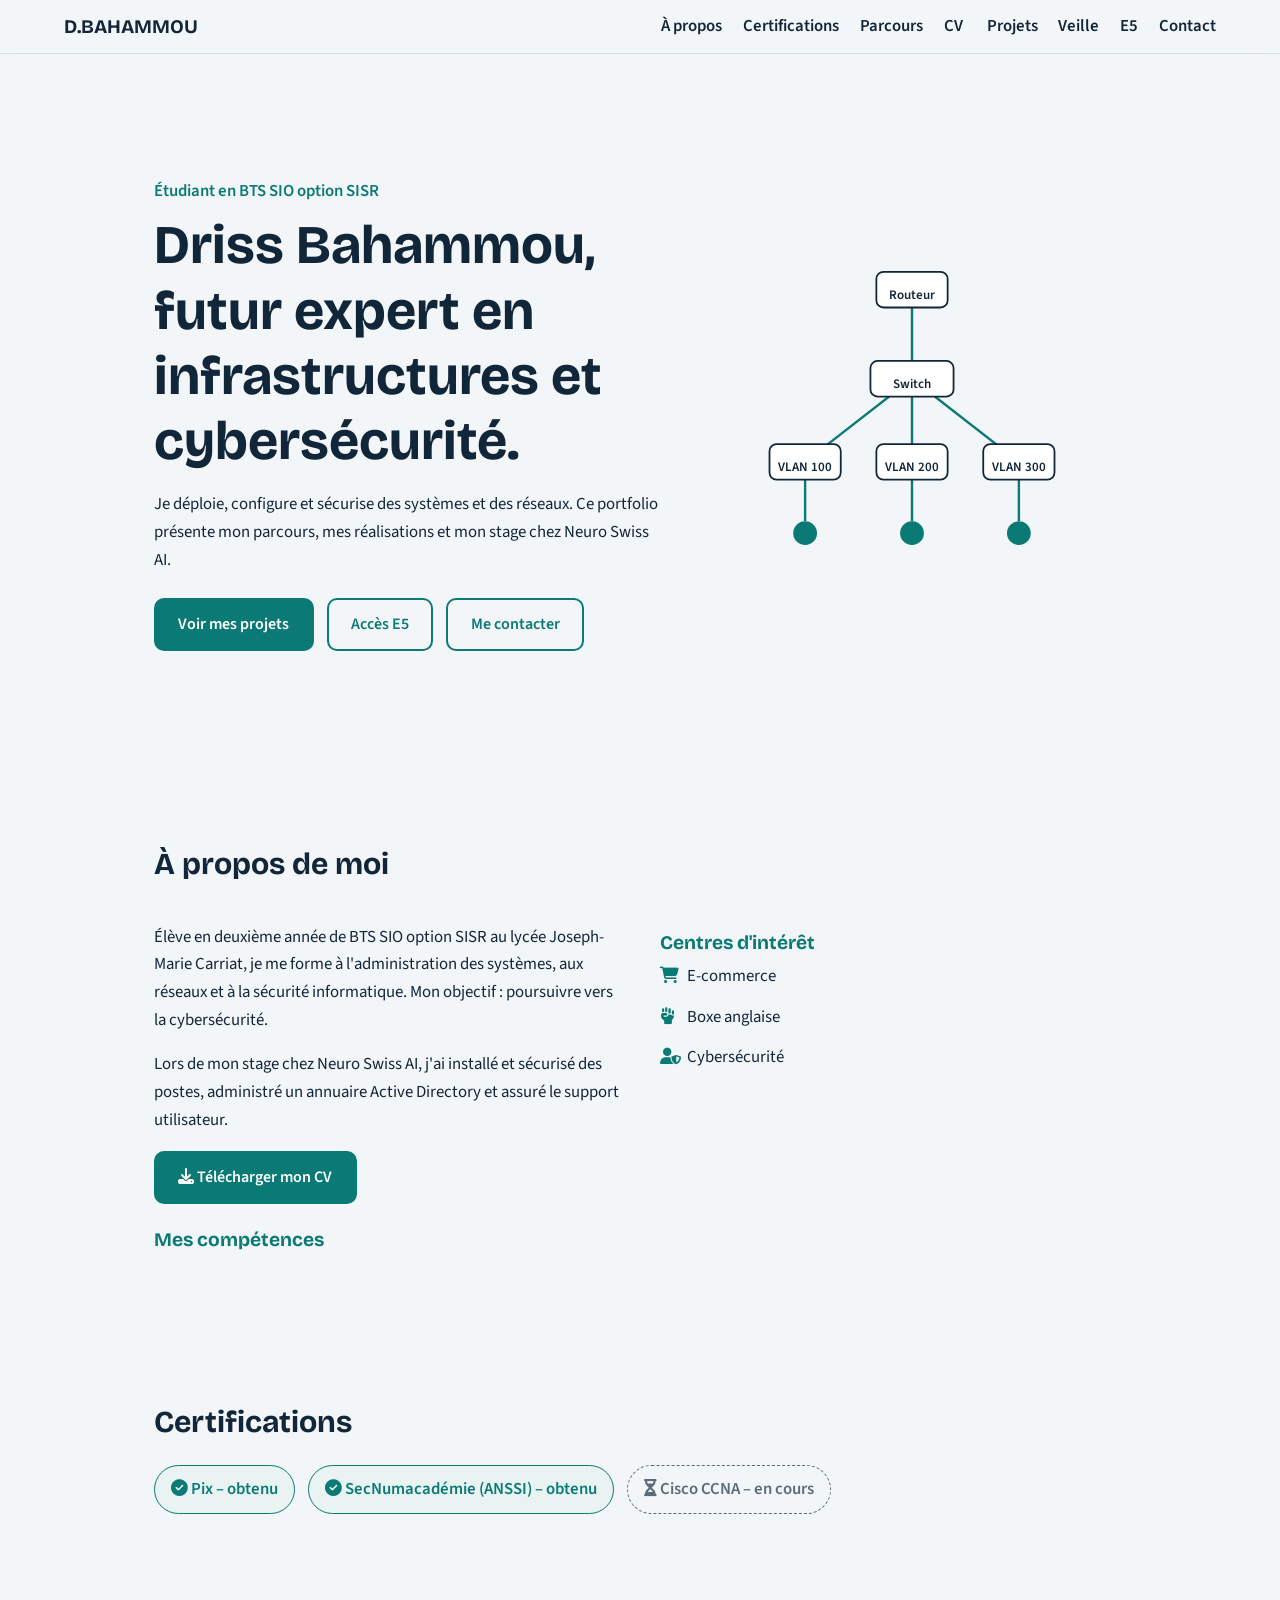
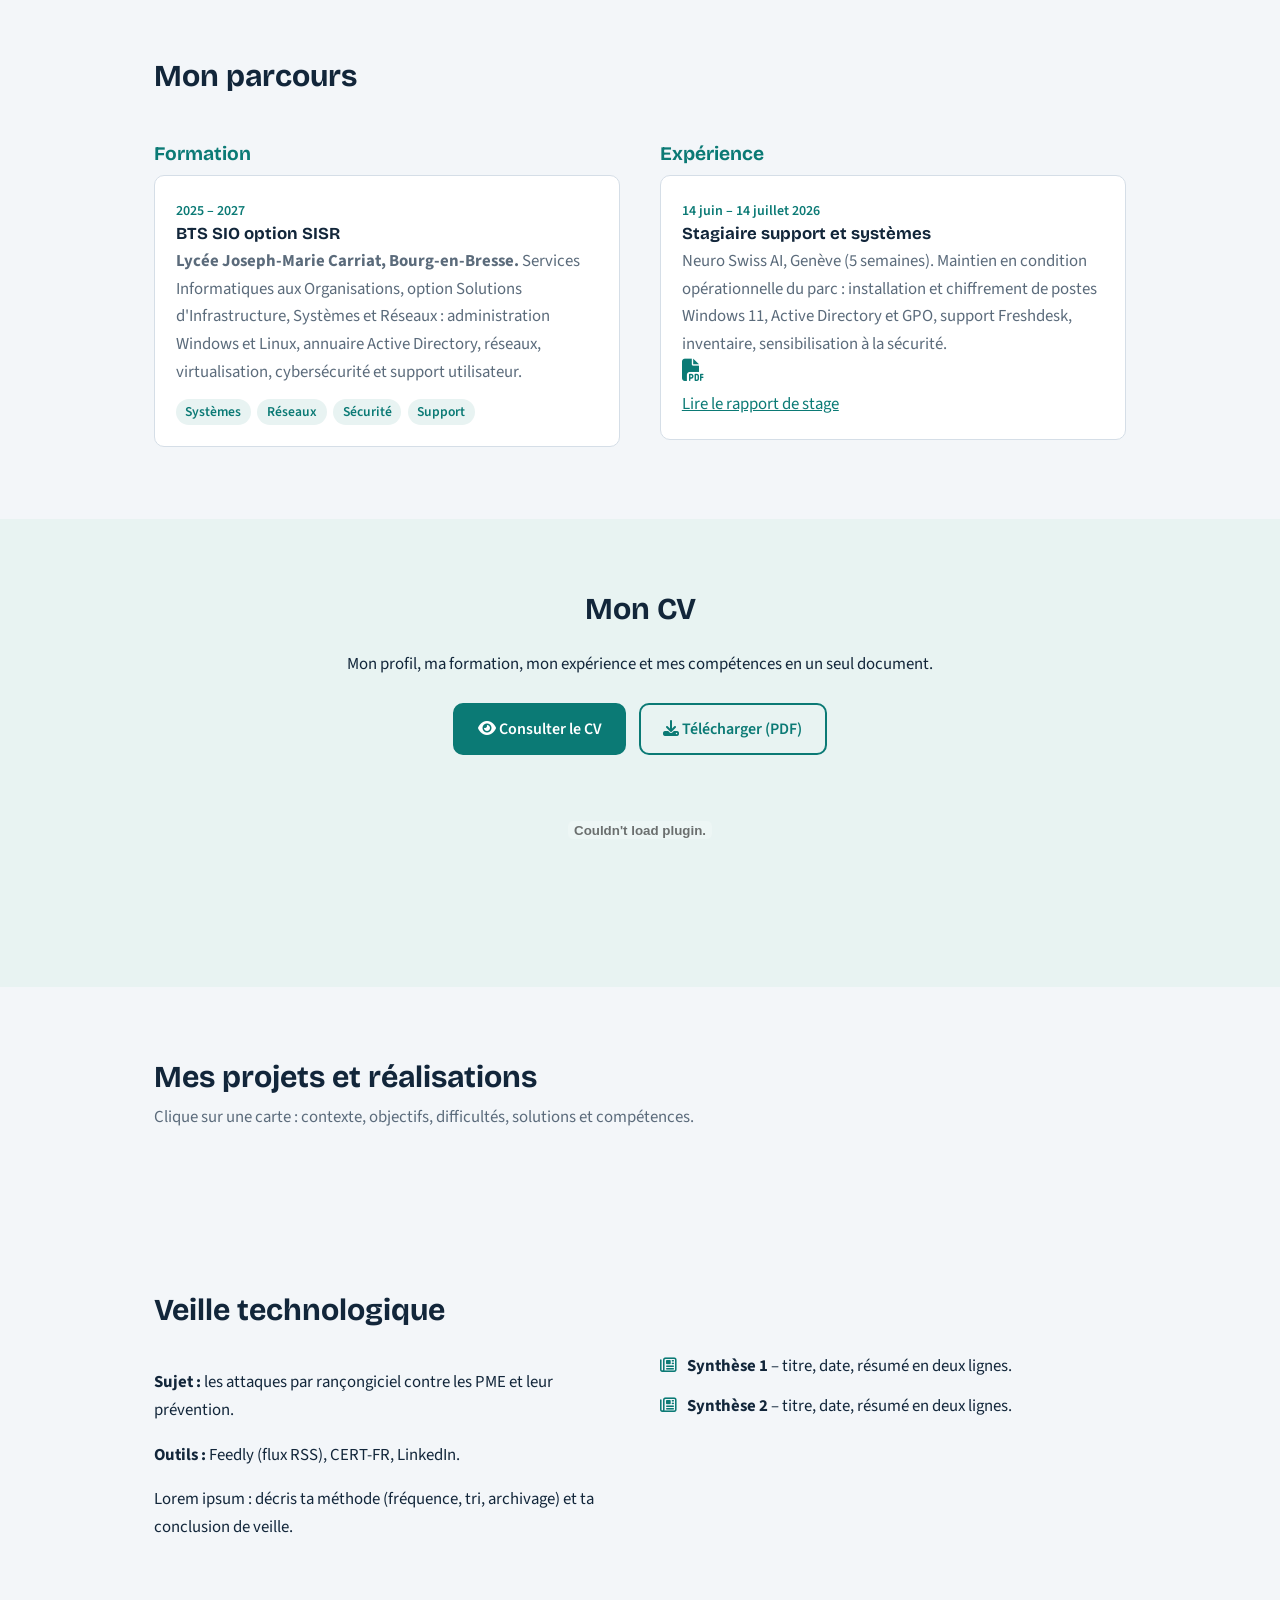
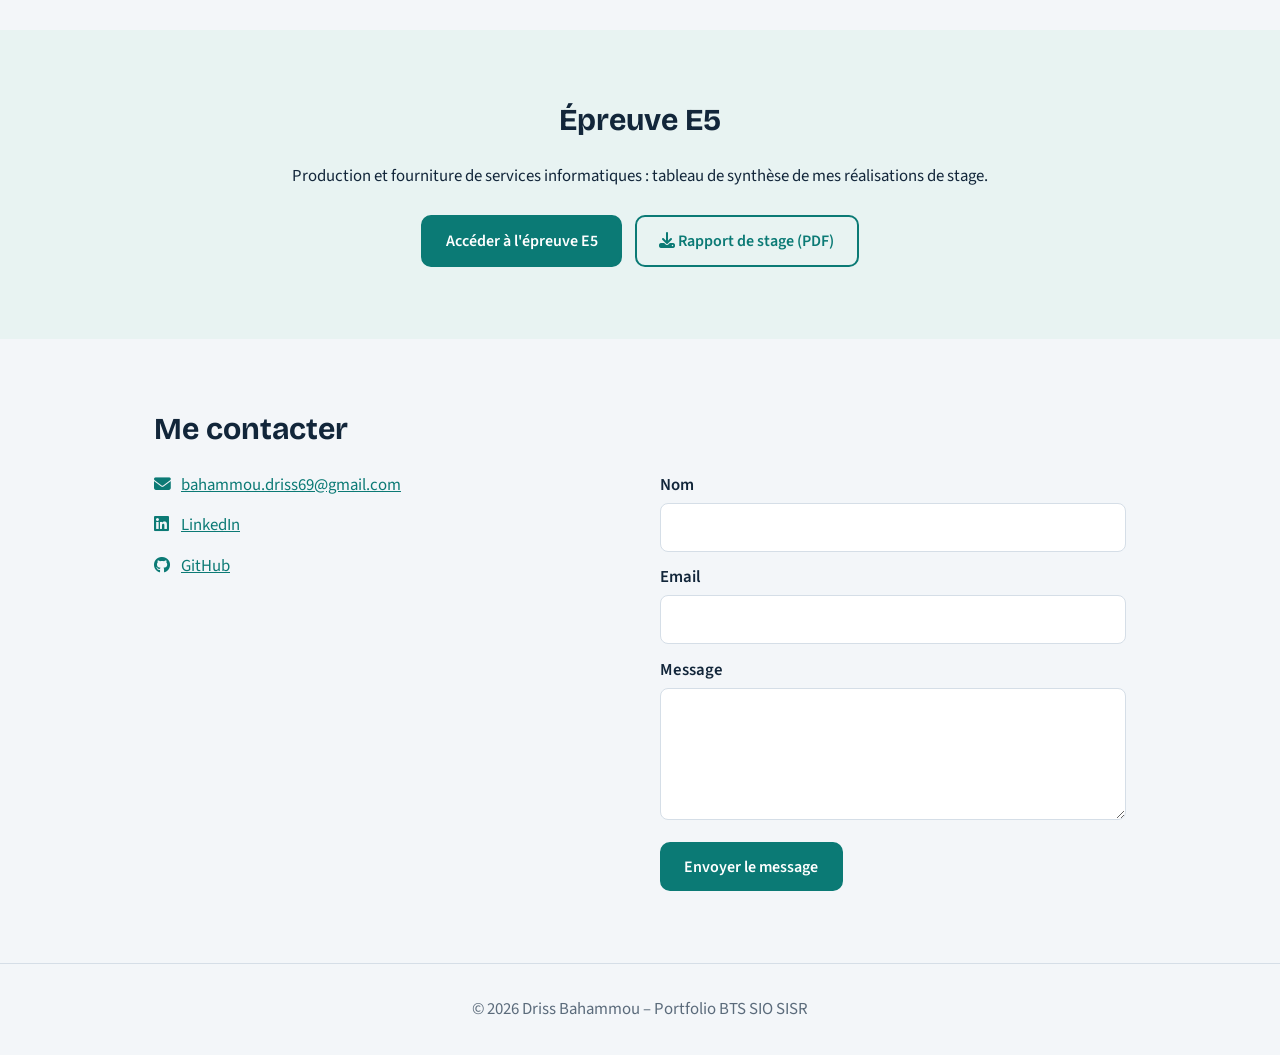
==== commit 73f54b10: "Update index.html with new CV and experience details" ====
--- a/index.html
+++ b/index.html
@@ -17,7 +17,7 @@
   <a class="logo" href="#accueil">D.BAHAMMOU</a>
   <button class="burger" aria-label="Ouvrir le menu" aria-expanded="false"><i class="fa-solid fa-bars"></i></button>
   <nav id="menu">
-    <a href="#apropos">À propos</a><a href="#certifications">Certifications</a><a href="#parcours">Parcours</a>
+    <a href="#apropos">À propos</a><a href="#certifications">Certifications</a><a href="#parcours">Parcours</a><a href="#cv">CV</a>
     <a href="#projets">Projets</a><a href="#veille">Veille</a><a href="e5.html">E5</a><a href="#contact">Contact</a>
   </nav>
 </header>
@@ -84,17 +84,28 @@
     <div>
       <h3>Formation</h3>
       <div class="timeline">
-        <div class="card"><small>2025 – 2027</small><h4>BTS SIO option SISR</h4><p>Lycée Joseph-Marie Carriat, Bourg-en-Bresse. Solutions d'infrastructure, systèmes et réseaux.</p></div>
-        <div class="card"><small>Avant 2025</small><h4>Baccalauréat [à préciser]</h4><p>Établissement à compléter.</p></div>
+        <div class="card"><small>2025 – 2027</small><h4>BTS SIO option SISR</h4><p><strong>Lycée Joseph-Marie Carriat, Bourg-en-Bresse.</strong> Services Informatiques aux Organisations, option Solutions d'Infrastructure, Systèmes et Réseaux : administration Windows et Linux, annuaire Active Directory, réseaux, virtualisation, cybersécurité et support utilisateur.</p>
+        <div class="tags"><span>Systèmes</span><span>Réseaux</span><span>Sécurité</span><span>Support</span></div></div>
       </div>
     </div>
     <div>
       <h3>Expérience</h3>
       <div class="timeline">
-        <div class="card"><small>14 juin – 14 juillet 2026</small><h4>Stagiaire support et systèmes</h4><p>Neuro Swiss AI, Genève. Maintien en condition opérationnelle du parc : postes Windows 11, Active Directory, Freshdesk.</p></div>
+        <div class="card"><small>14 juin – 14 juillet 2026</small><h4>Stagiaire support et systèmes</h4><p>Neuro Swiss AI, Genève (5 semaines). Maintien en condition opérationnelle du parc : installation et chiffrement de postes Windows 11, Active Directory et GPO, support Freshdesk, inventaire, sensibilisation à la sécurité.</p>
+        <p><a href="assets/rapport-de-stage.pdf" target="_blank" rel="noopener"><i class="fa-solid fa-file-pdf"></i> Lire le rapport de stage</a></p></div>
       </div>
     </div>
   </div>
+</section>
+
+<section id="cv" class="band">
+  <h2>Mon CV</h2>
+  <p>Mon profil, ma formation, mon expérience et mes compétences en un seul document.</p>
+  <div class="actions" style="justify-content:center">
+    <a class="btn" href="assets/cv.pdf" target="_blank" rel="noopener"><i class="fa-solid fa-eye"></i> Consulter le CV</a>
+    <a class="btn ghost" href="assets/cv.pdf" download><i class="fa-solid fa-download"></i> Télécharger (PDF)</a>
+  </div>
+  <object class="pdf" data="assets/cv.pdf" type="application/pdf" aria-label="CV de Driss Bahammou"></object>
 </section>
 
 <section id="projets">
@@ -121,7 +132,7 @@
 <section id="e5" class="band">
   <h2>Épreuve E5</h2>
   <p>Production et fourniture de services informatiques : tableau de synthèse de mes réalisations de stage.</p>
-  <a class="btn" href="e5.html">Accéder à l'épreuve E5</a>
+  <div class="actions" style="justify-content:center"><a class="btn" href="e5.html">Accéder à l'épreuve E5</a><a class="btn ghost" href="assets/rapport-de-stage.pdf" download><i class="fa-solid fa-download"></i> Rapport de stage (PDF)</a></div>
 </section>
 
 <section id="contact">
--- a/style.css
+++ b/style.css
@@ -99,3 +99,13 @@
   * { animation: none !important; scroll-behavior: auto !important; }
   .links path { stroke-dashoffset: 0; }
 }
+
+/* ===== AJOUTS v2 : parcours et tableau E5 ===== */
+.timeline { display: grid; gap: 1rem; }
+.timeline .card h4 { margin-bottom: .2rem; }
+.timeline small { color: var(--accent); font-weight: 600; }
+.table-wrap { overflow-x: auto; }
+table { width: 100%; border-collapse: collapse; background: var(--surface); }
+th, td { padding: .7rem; border: 1px solid var(--line); text-align: left; vertical-align: top; }
+th { background: var(--accent-2); }
+.top { padding: 2rem 5vw 0; max-width: 1100px; margin: auto; }
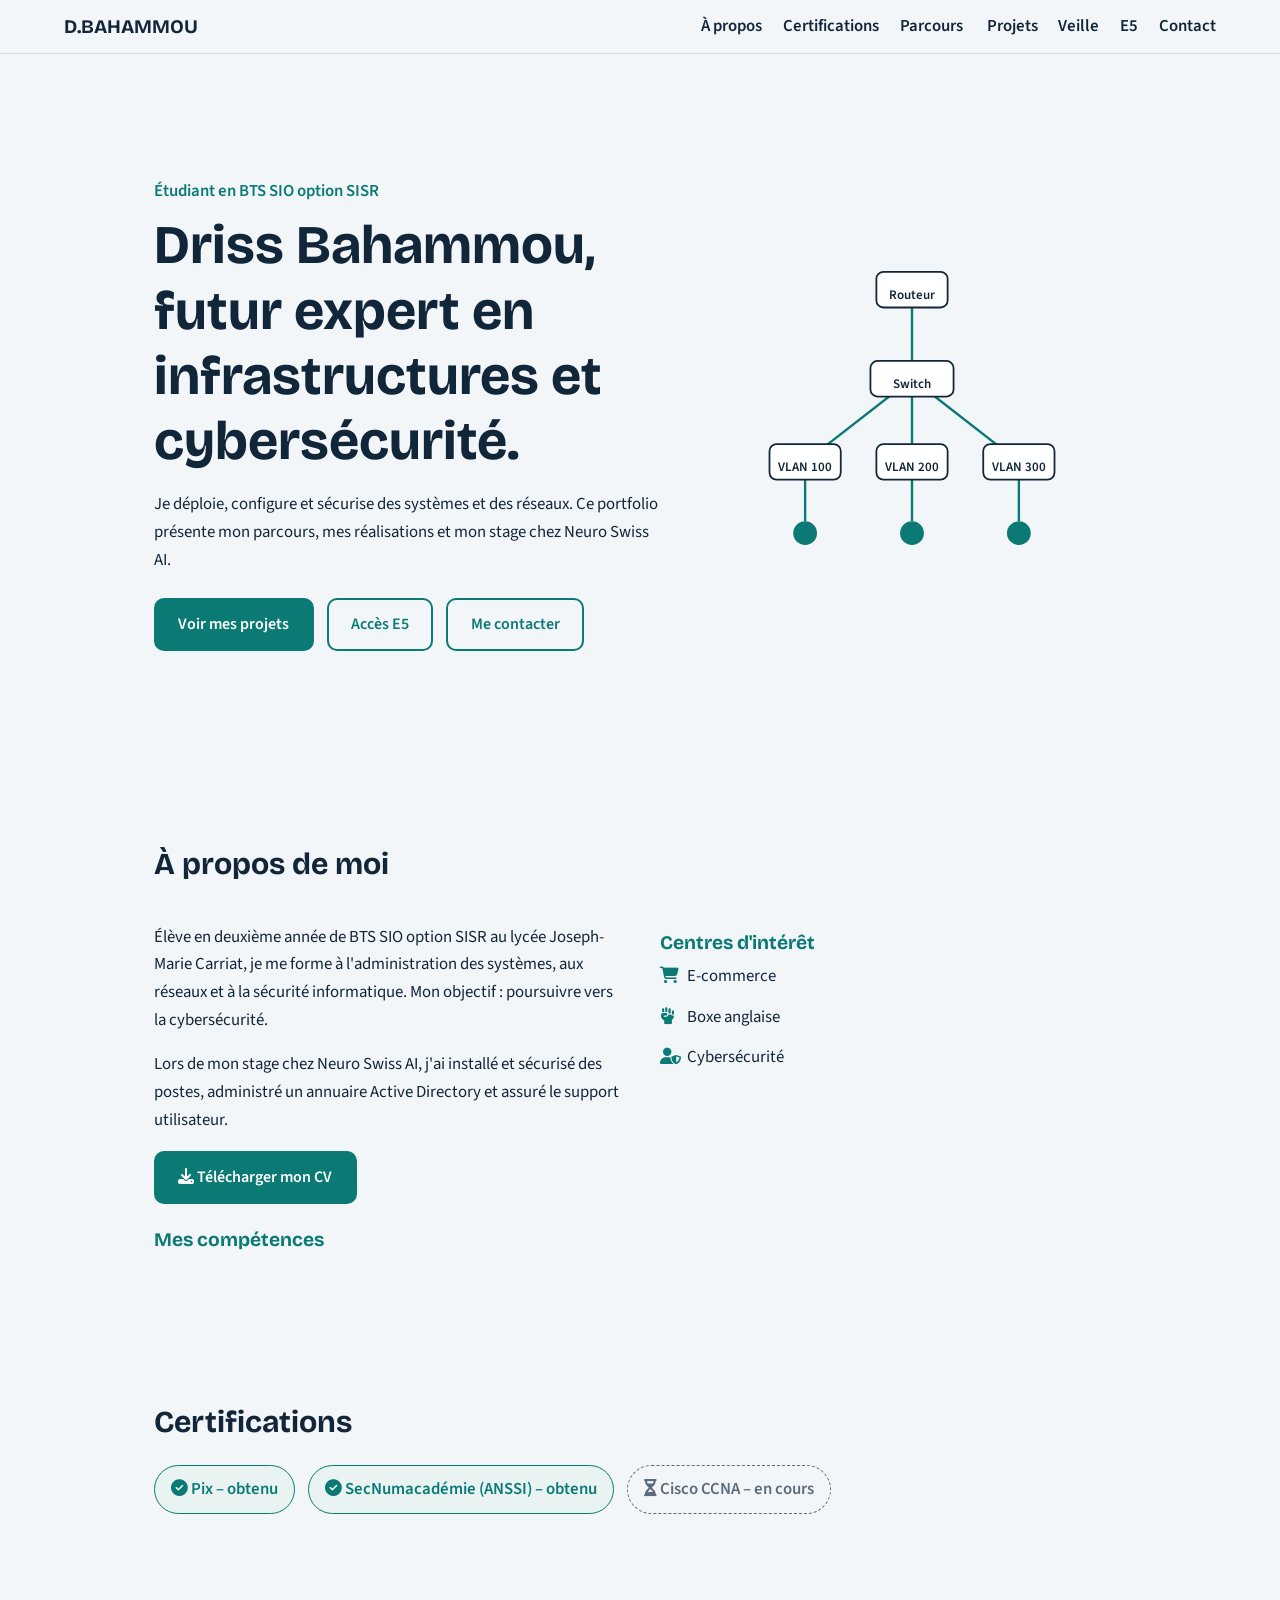
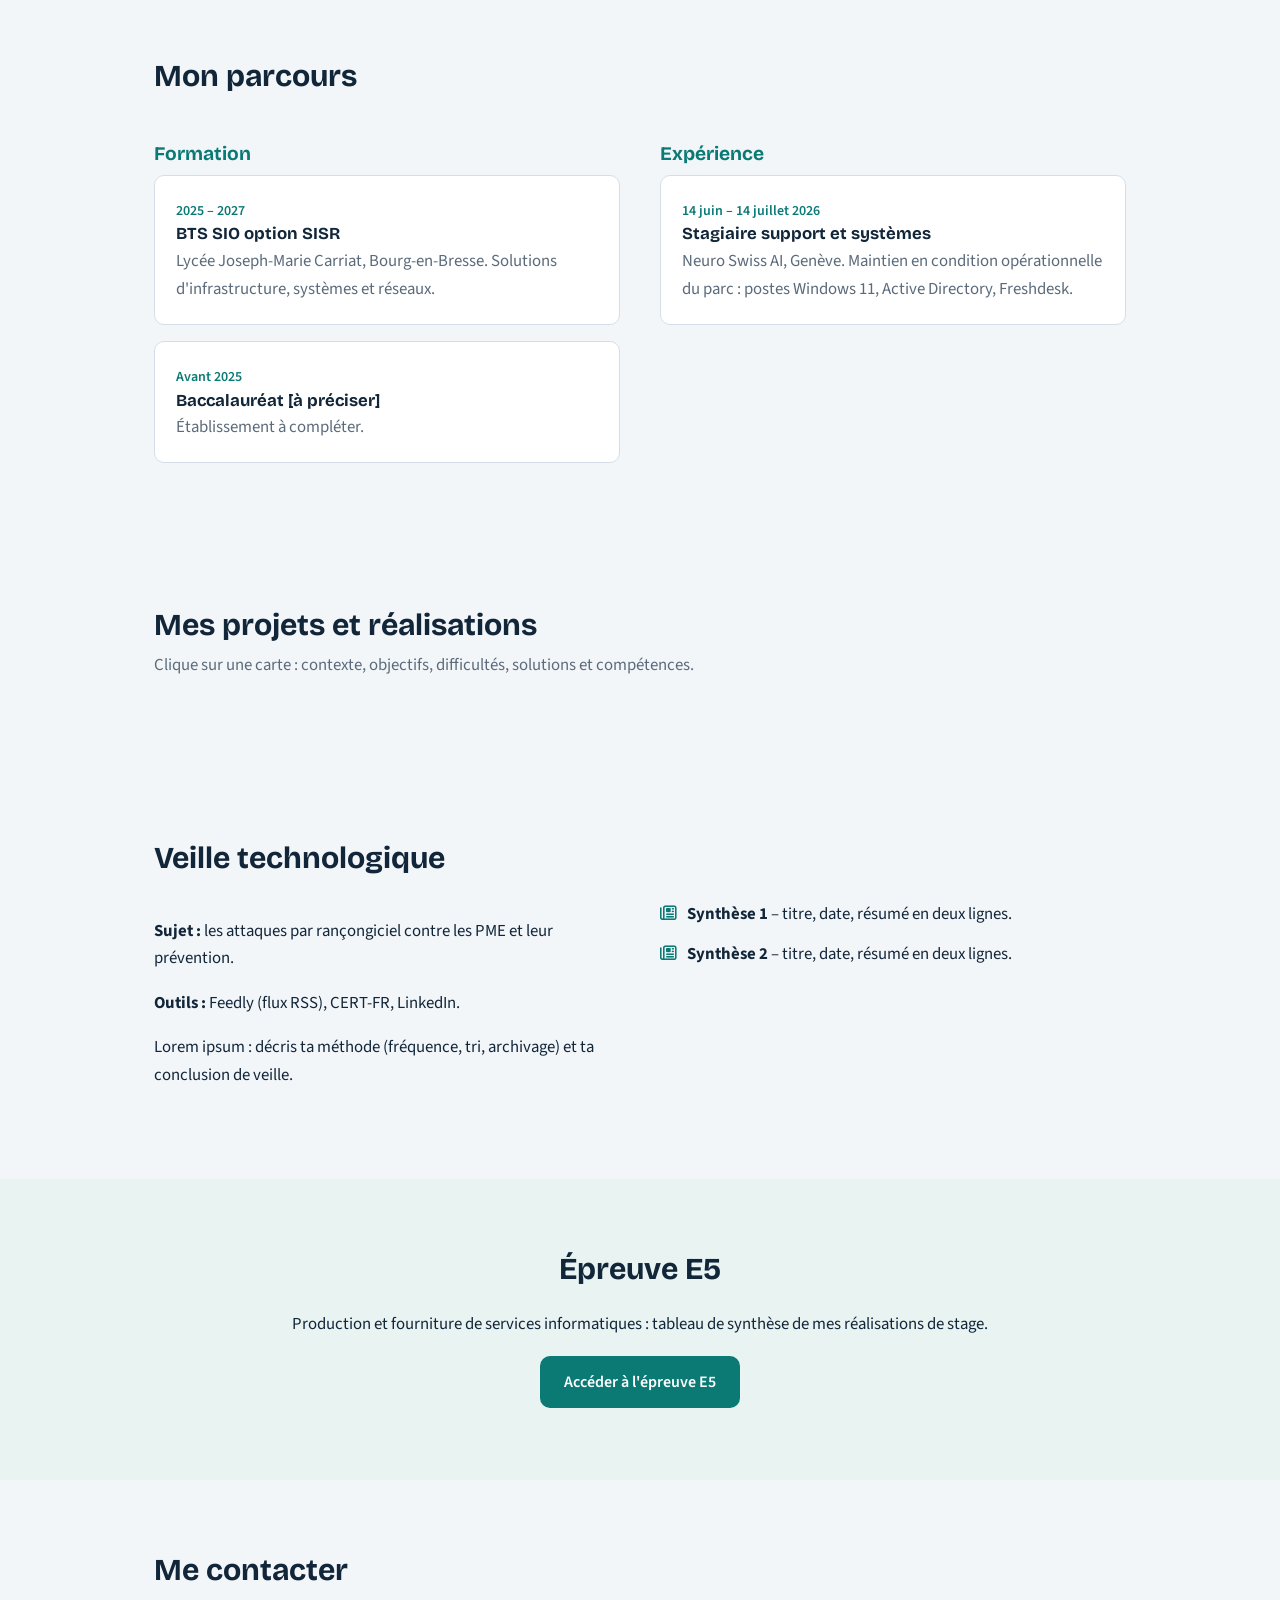
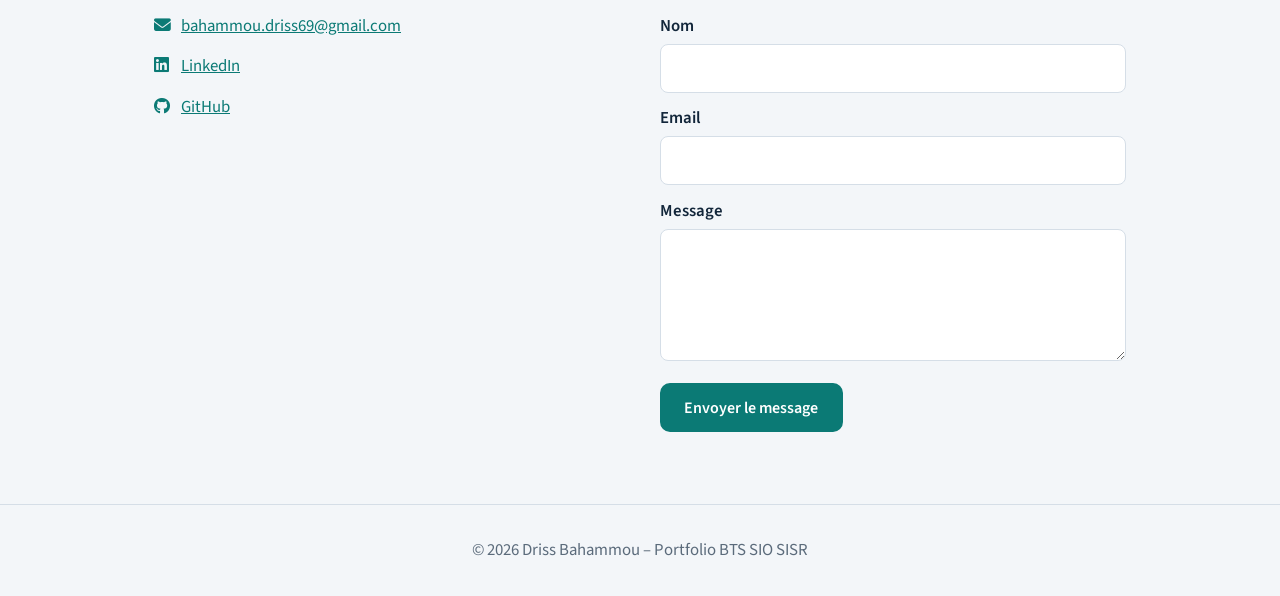
==== commit 4c51f783: "Add files via upload" ====
--- a/index.html
+++ b/index.html
@@ -17,7 +17,7 @@
   <a class="logo" href="#accueil">D.BAHAMMOU</a>
   <button class="burger" aria-label="Ouvrir le menu" aria-expanded="false"><i class="fa-solid fa-bars"></i></button>
   <nav id="menu">
-    <a href="#apropos">À propos</a><a href="#certifications">Certifications</a><a href="#parcours">Parcours</a><a href="#cv">CV</a>
+    <a href="#apropos">À propos</a><a href="#certifications">Certifications</a><a href="#parcours">Parcours</a>
     <a href="#projets">Projets</a><a href="#veille">Veille</a><a href="e5.html">E5</a><a href="#contact">Contact</a>
   </nav>
 </header>
@@ -84,28 +84,17 @@
     <div>
       <h3>Formation</h3>
       <div class="timeline">
-        <div class="card"><small>2025 – 2027</small><h4>BTS SIO option SISR</h4><p><strong>Lycée Joseph-Marie Carriat, Bourg-en-Bresse.</strong> Services Informatiques aux Organisations, option Solutions d'Infrastructure, Systèmes et Réseaux : administration Windows et Linux, annuaire Active Directory, réseaux, virtualisation, cybersécurité et support utilisateur.</p>
-        <div class="tags"><span>Systèmes</span><span>Réseaux</span><span>Sécurité</span><span>Support</span></div></div>
+        <div class="card"><small>2025 – 2027</small><h4>BTS SIO option SISR</h4><p>Lycée Joseph-Marie Carriat, Bourg-en-Bresse. Solutions d'infrastructure, systèmes et réseaux.</p></div>
+        <div class="card"><small>Avant 2025</small><h4>Baccalauréat [à préciser]</h4><p>Établissement à compléter.</p></div>
       </div>
     </div>
     <div>
       <h3>Expérience</h3>
       <div class="timeline">
-        <div class="card"><small>14 juin – 14 juillet 2026</small><h4>Stagiaire support et systèmes</h4><p>Neuro Swiss AI, Genève (5 semaines). Maintien en condition opérationnelle du parc : installation et chiffrement de postes Windows 11, Active Directory et GPO, support Freshdesk, inventaire, sensibilisation à la sécurité.</p>
-        <p><a href="assets/rapport-de-stage.pdf" target="_blank" rel="noopener"><i class="fa-solid fa-file-pdf"></i> Lire le rapport de stage</a></p></div>
+        <div class="card"><small>14 juin – 14 juillet 2026</small><h4>Stagiaire support et systèmes</h4><p>Neuro Swiss AI, Genève. Maintien en condition opérationnelle du parc : postes Windows 11, Active Directory, Freshdesk.</p></div>
       </div>
     </div>
   </div>
-</section>
-
-<section id="cv" class="band">
-  <h2>Mon CV</h2>
-  <p>Mon profil, ma formation, mon expérience et mes compétences en un seul document.</p>
-  <div class="actions" style="justify-content:center">
-    <a class="btn" href="assets/cv.pdf" target="_blank" rel="noopener"><i class="fa-solid fa-eye"></i> Consulter le CV</a>
-    <a class="btn ghost" href="assets/cv.pdf" download><i class="fa-solid fa-download"></i> Télécharger (PDF)</a>
-  </div>
-  <object class="pdf" data="assets/cv.pdf" type="application/pdf" aria-label="CV de Driss Bahammou"></object>
 </section>
 
 <section id="projets">
@@ -132,7 +121,7 @@
 <section id="e5" class="band">
   <h2>Épreuve E5</h2>
   <p>Production et fourniture de services informatiques : tableau de synthèse de mes réalisations de stage.</p>
-  <div class="actions" style="justify-content:center"><a class="btn" href="e5.html">Accéder à l'épreuve E5</a><a class="btn ghost" href="assets/rapport-de-stage.pdf" download><i class="fa-solid fa-download"></i> Rapport de stage (PDF)</a></div>
+  <a class="btn" href="e5.html">Accéder à l'épreuve E5</a>
 </section>
 
 <section id="contact">
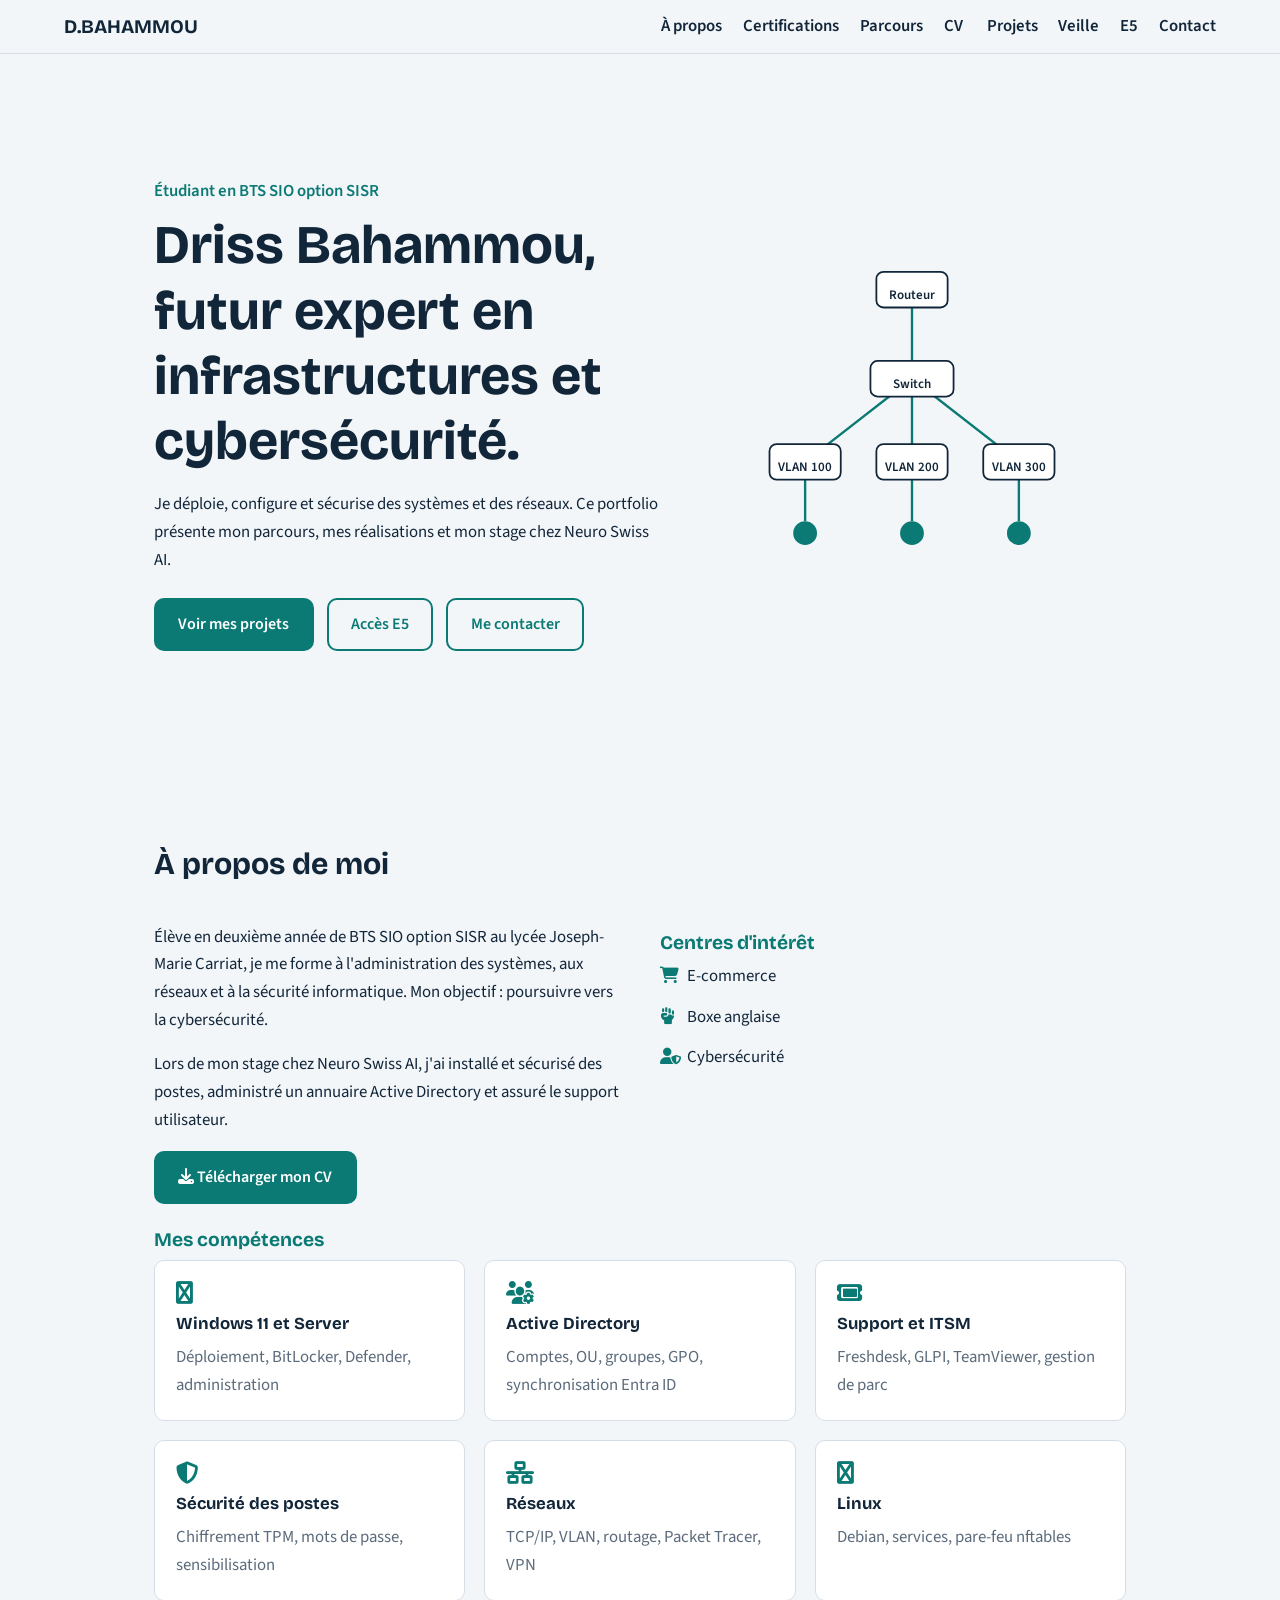
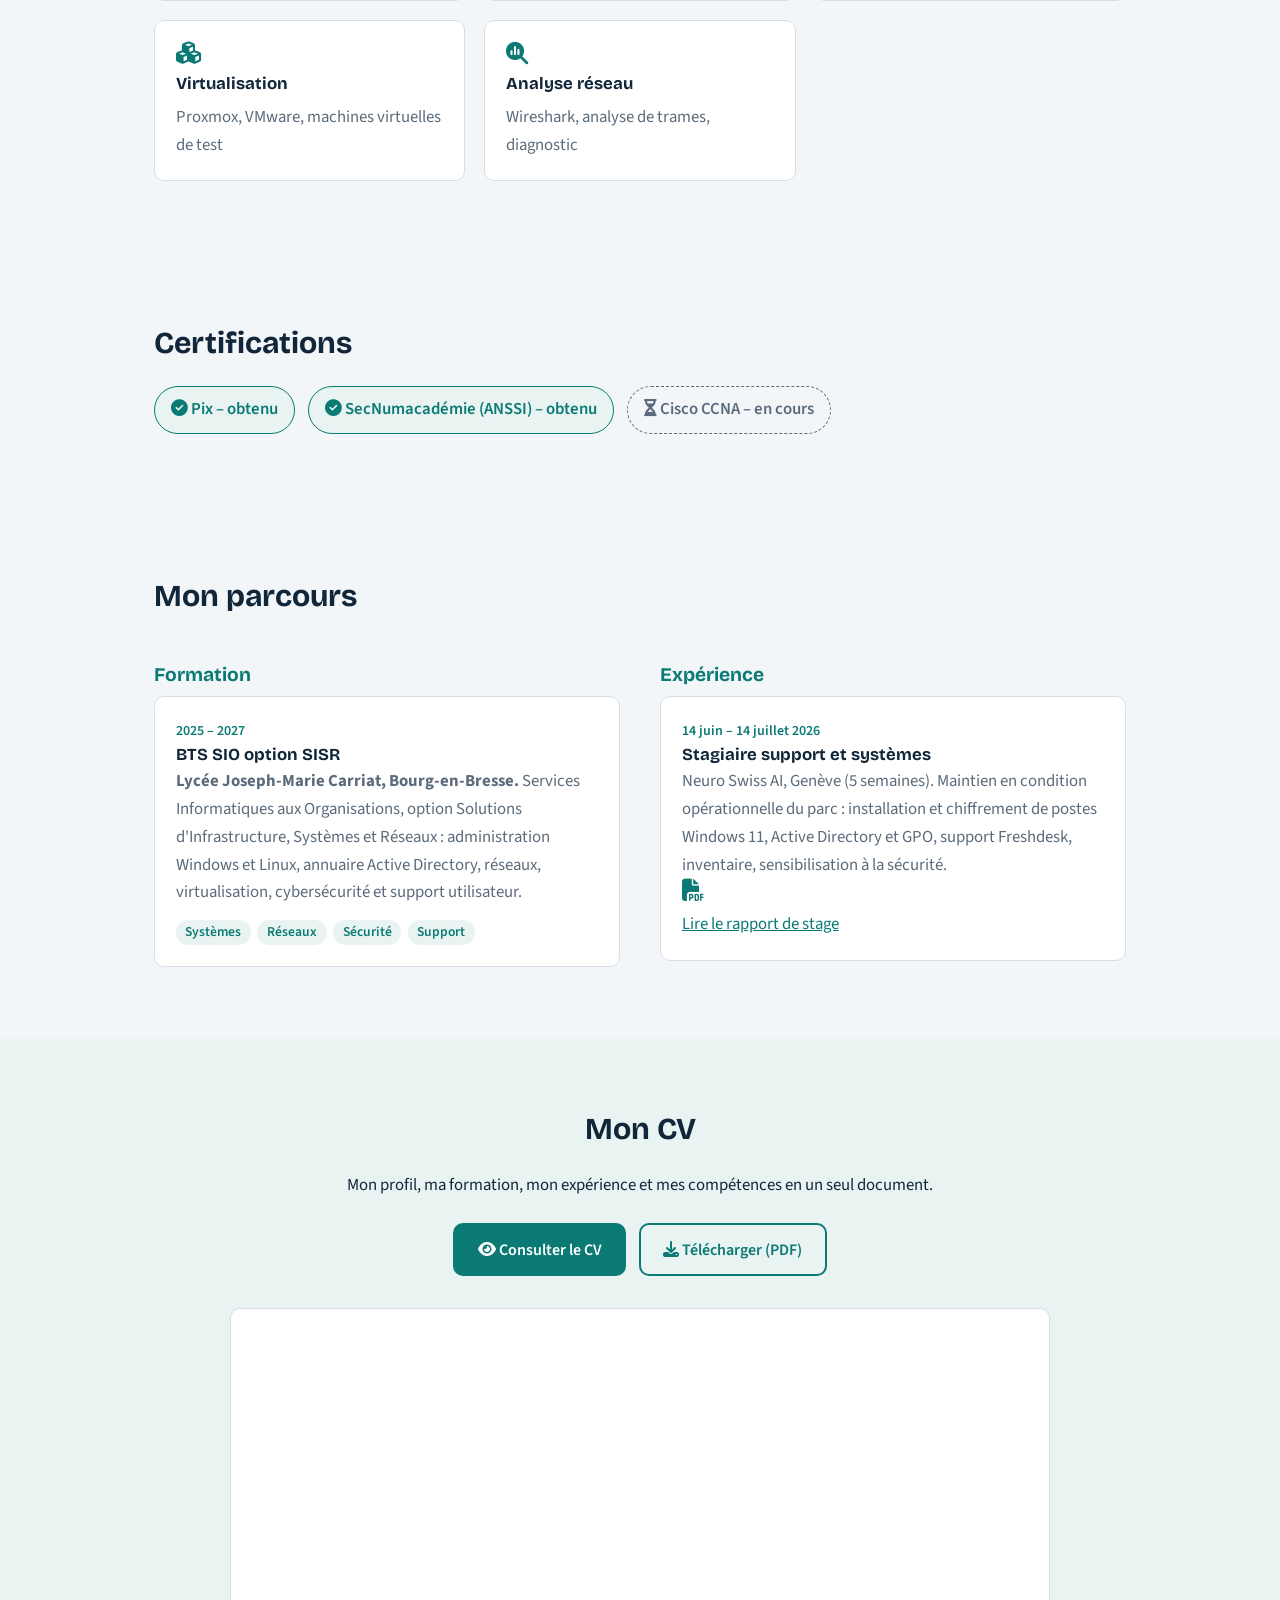
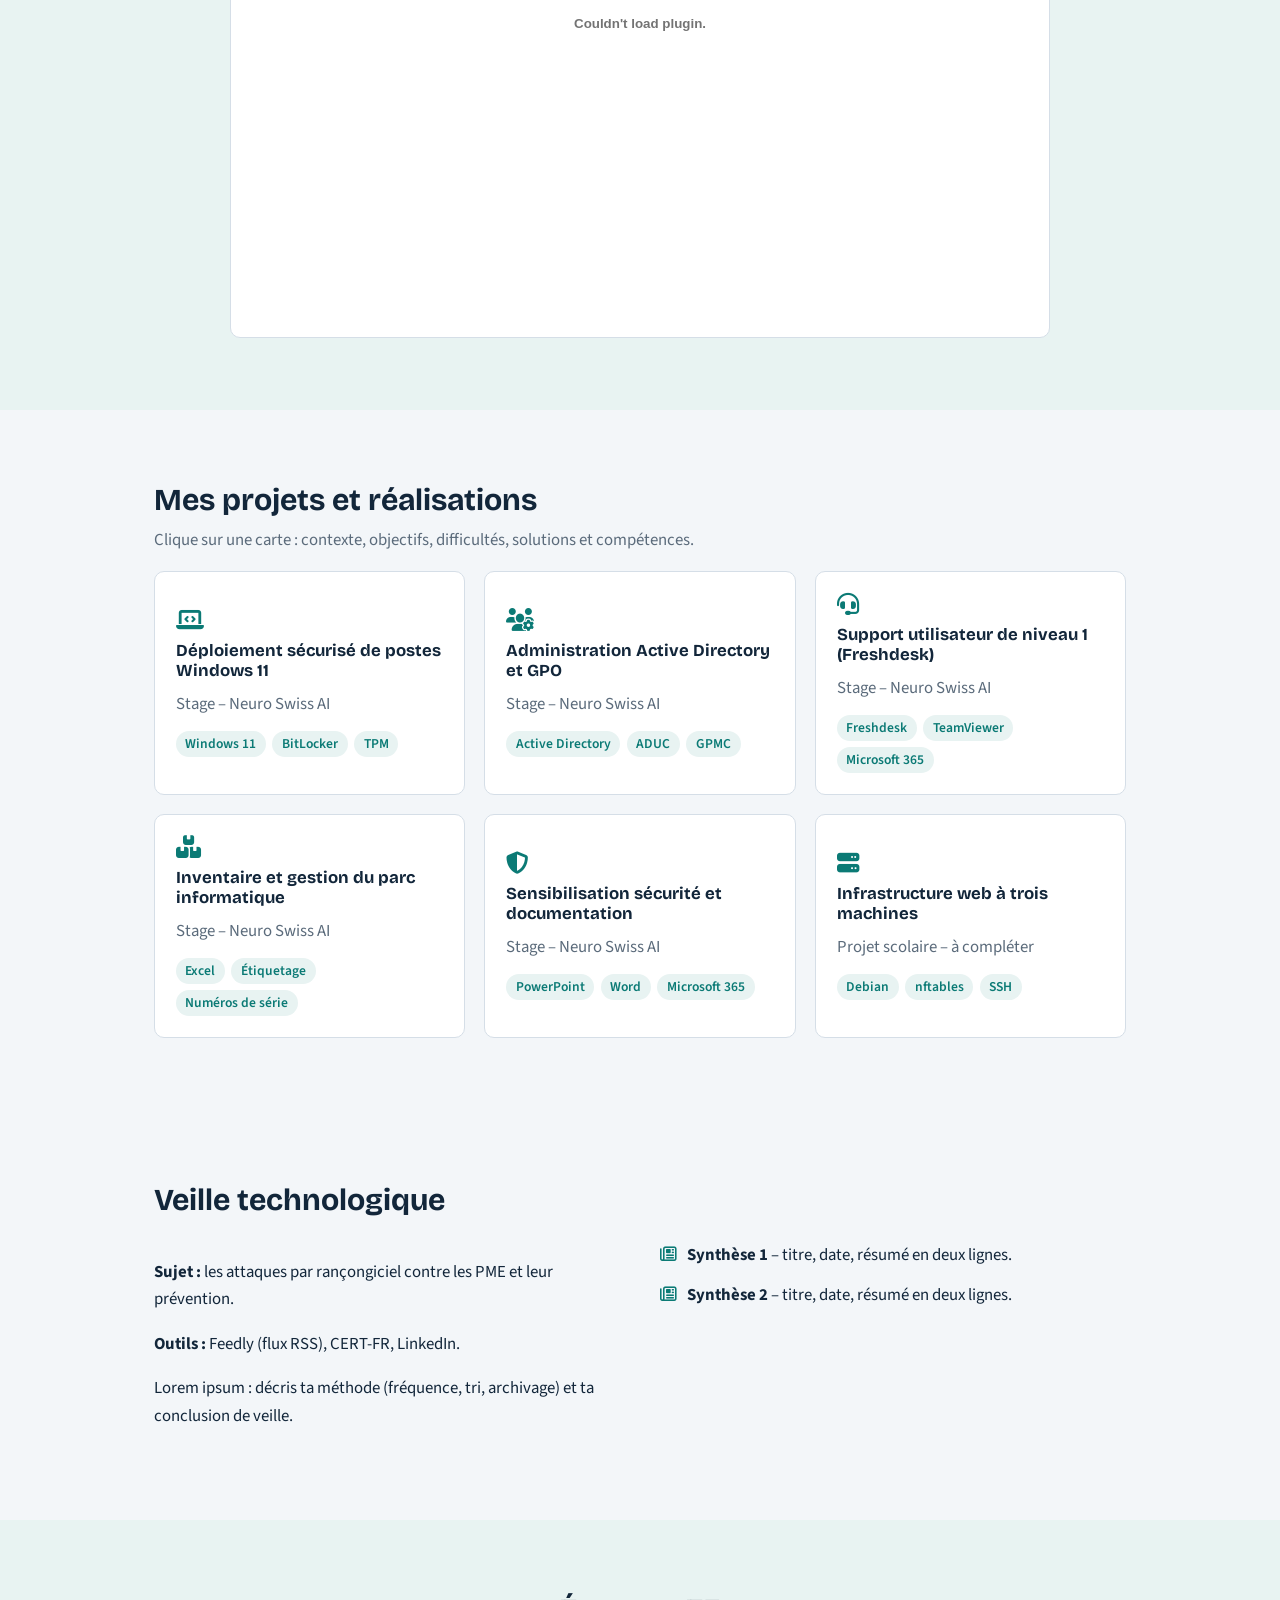
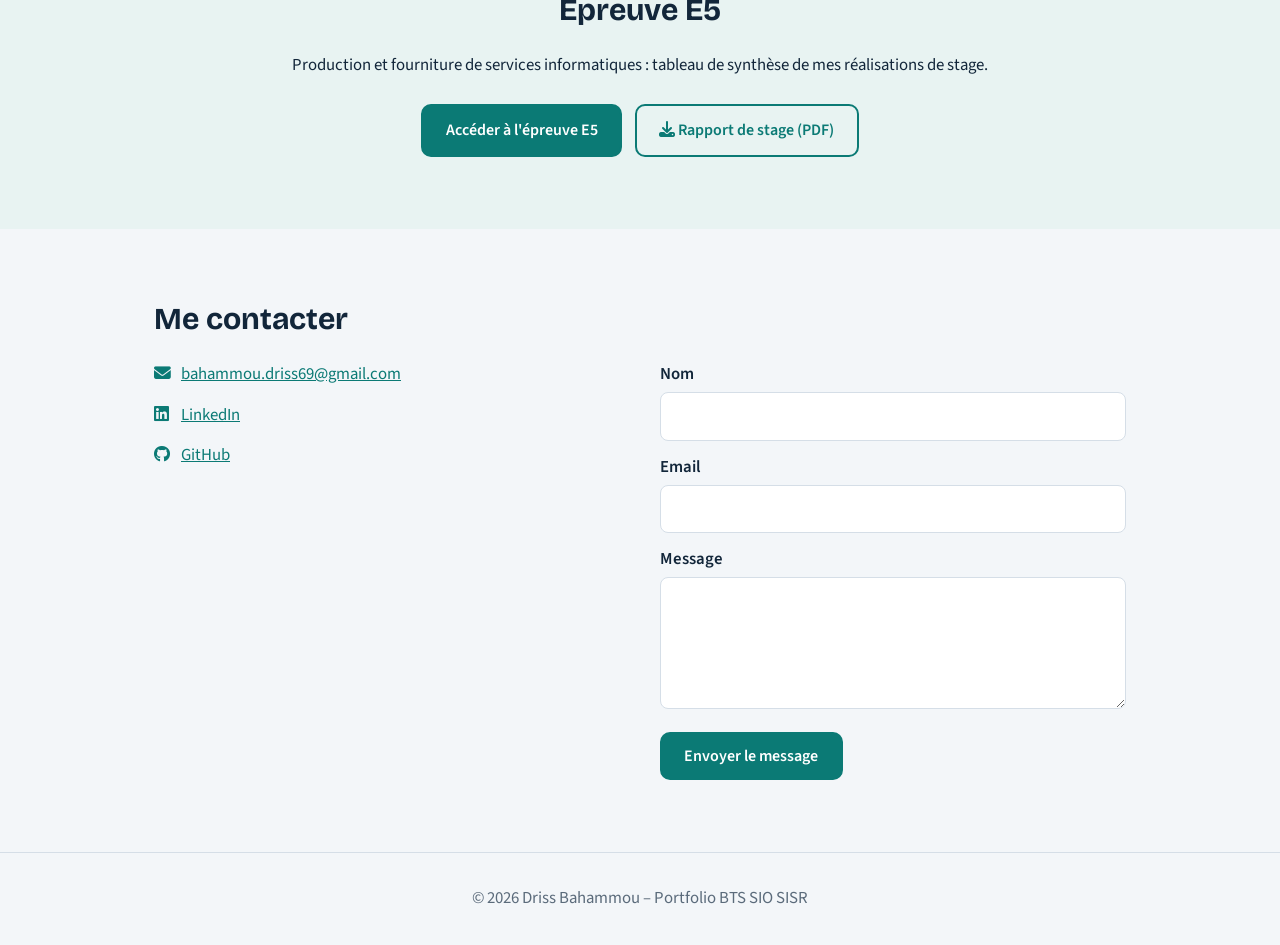
==== commit 04c77845: "Add files via upload" ====
--- a/index.html
+++ b/index.html
@@ -17,7 +17,7 @@
   <a class="logo" href="#accueil">D.BAHAMMOU</a>
   <button class="burger" aria-label="Ouvrir le menu" aria-expanded="false"><i class="fa-solid fa-bars"></i></button>
   <nav id="menu">
-    <a href="#apropos">À propos</a><a href="#certifications">Certifications</a><a href="#parcours">Parcours</a>
+    <a href="#apropos">À propos</a><a href="#certifications">Certifications</a><a href="#parcours">Parcours</a><a href="#cv">CV</a>
     <a href="#projets">Projets</a><a href="#veille">Veille</a><a href="e5.html">E5</a><a href="#contact">Contact</a>
   </nav>
 </header>
@@ -53,7 +53,7 @@
     <div>
       <p>Élève en deuxième année de BTS SIO option SISR au lycée Joseph-Marie Carriat, je me forme à l'administration des systèmes, aux réseaux et à la sécurité informatique. Mon objectif : poursuivre vers la cybersécurité.</p>
       <p>Lors de mon stage chez Neuro Swiss AI, j'ai installé et sécurisé des postes, administré un annuaire Active Directory et assuré le support utilisateur.</p>
-      <a class="btn" href="assets/cv.pdf" download><i class="fa-solid fa-download"></i> Télécharger mon CV</a>
+      <a class="btn" href="cv.pdf" download><i class="fa-solid fa-download"></i> Télécharger mon CV</a>
     </div>
     <div>
       <h3>Centres d'intérêt</h3>
@@ -84,17 +84,28 @@
     <div>
       <h3>Formation</h3>
       <div class="timeline">
-        <div class="card"><small>2025 – 2027</small><h4>BTS SIO option SISR</h4><p>Lycée Joseph-Marie Carriat, Bourg-en-Bresse. Solutions d'infrastructure, systèmes et réseaux.</p></div>
-        <div class="card"><small>Avant 2025</small><h4>Baccalauréat [à préciser]</h4><p>Établissement à compléter.</p></div>
+        <div class="card"><small>2025 – 2027</small><h4>BTS SIO option SISR</h4><p><strong>Lycée Joseph-Marie Carriat, Bourg-en-Bresse.</strong> Services Informatiques aux Organisations, option Solutions d'Infrastructure, Systèmes et Réseaux : administration Windows et Linux, annuaire Active Directory, réseaux, virtualisation, cybersécurité et support utilisateur.</p>
+        <div class="tags"><span>Systèmes</span><span>Réseaux</span><span>Sécurité</span><span>Support</span></div></div>
       </div>
     </div>
     <div>
       <h3>Expérience</h3>
       <div class="timeline">
-        <div class="card"><small>14 juin – 14 juillet 2026</small><h4>Stagiaire support et systèmes</h4><p>Neuro Swiss AI, Genève. Maintien en condition opérationnelle du parc : postes Windows 11, Active Directory, Freshdesk.</p></div>
+        <div class="card"><small>14 juin – 14 juillet 2026</small><h4>Stagiaire support et systèmes</h4><p>Neuro Swiss AI, Genève (5 semaines). Maintien en condition opérationnelle du parc : installation et chiffrement de postes Windows 11, Active Directory et GPO, support Freshdesk, inventaire, sensibilisation à la sécurité.</p>
+        <p><a href="rapport-de-stage.pdf" target="_blank" rel="noopener"><i class="fa-solid fa-file-pdf"></i> Lire le rapport de stage</a></p></div>
       </div>
     </div>
   </div>
+</section>
+
+<section id="cv" class="band">
+  <h2>Mon CV</h2>
+  <p>Mon profil, ma formation, mon expérience et mes compétences en un seul document.</p>
+  <div class="actions" style="justify-content:center">
+    <a class="btn" href="cv.pdf" target="_blank" rel="noopener"><i class="fa-solid fa-eye"></i> Consulter le CV</a>
+    <a class="btn ghost" href="cv.pdf" download><i class="fa-solid fa-download"></i> Télécharger (PDF)</a>
+  </div>
+  <object class="pdf" data="cv.pdf" type="application/pdf" aria-label="CV de Driss Bahammou"></object>
 </section>
 
 <section id="projets">
@@ -121,7 +132,7 @@
 <section id="e5" class="band">
   <h2>Épreuve E5</h2>
   <p>Production et fourniture de services informatiques : tableau de synthèse de mes réalisations de stage.</p>
-  <a class="btn" href="e5.html">Accéder à l'épreuve E5</a>
+  <div class="actions" style="justify-content:center"><a class="btn" href="e5.html">Accéder à l'épreuve E5</a><a class="btn ghost" href="rapport-de-stage.pdf" download><i class="fa-solid fa-download"></i> Rapport de stage (PDF)</a></div>
 </section>
 
 <section id="contact">
--- a/style.css
+++ b/style.css
@@ -109,3 +109,11 @@
 th, td { padding: .7rem; border: 1px solid var(--line); text-align: left; vertical-align: top; }
 th { background: var(--accent-2); }
 .top { padding: 2rem 5vw 0; max-width: 1100px; margin: auto; }
+
+/* ===== AJOUTS v3 : CV intégré, modale détaillée ===== */
+.pdf { display: block; width: 100%; max-width: 820px; height: 70vh; margin: 2rem auto 0; border: 1px solid var(--line); border-radius: var(--radius); background: var(--surface); }
+dialog h4 { margin-top: 1.1rem; color: var(--accent); font-size: 1rem; }
+dialog ol, dialog ul { padding-left: 1.2rem; margin: .3rem 0; }
+.cmds { list-style: none; padding: 0; }
+.cmds li { margin-bottom: .4rem; }
+code { background: var(--accent-2); color: var(--ink); padding: .1rem .45rem; border-radius: 6px; font-size: .9em; }
